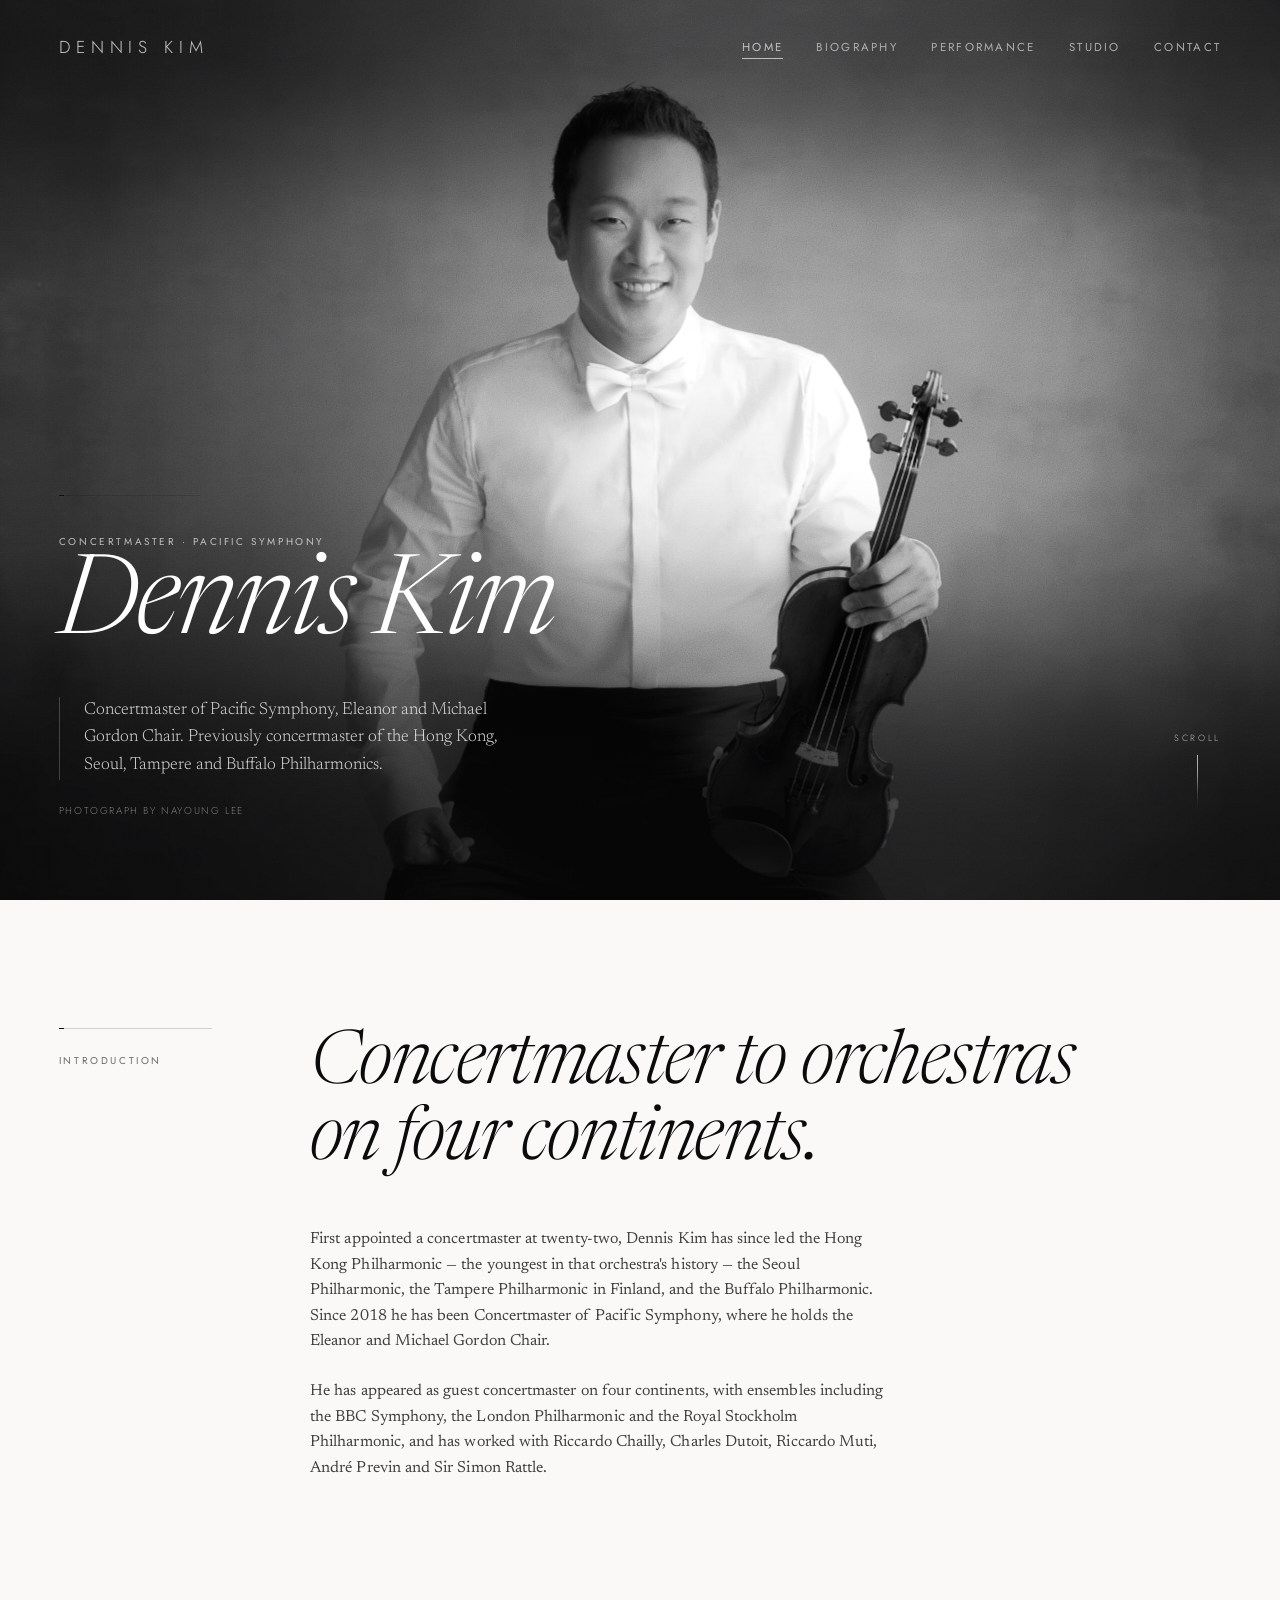
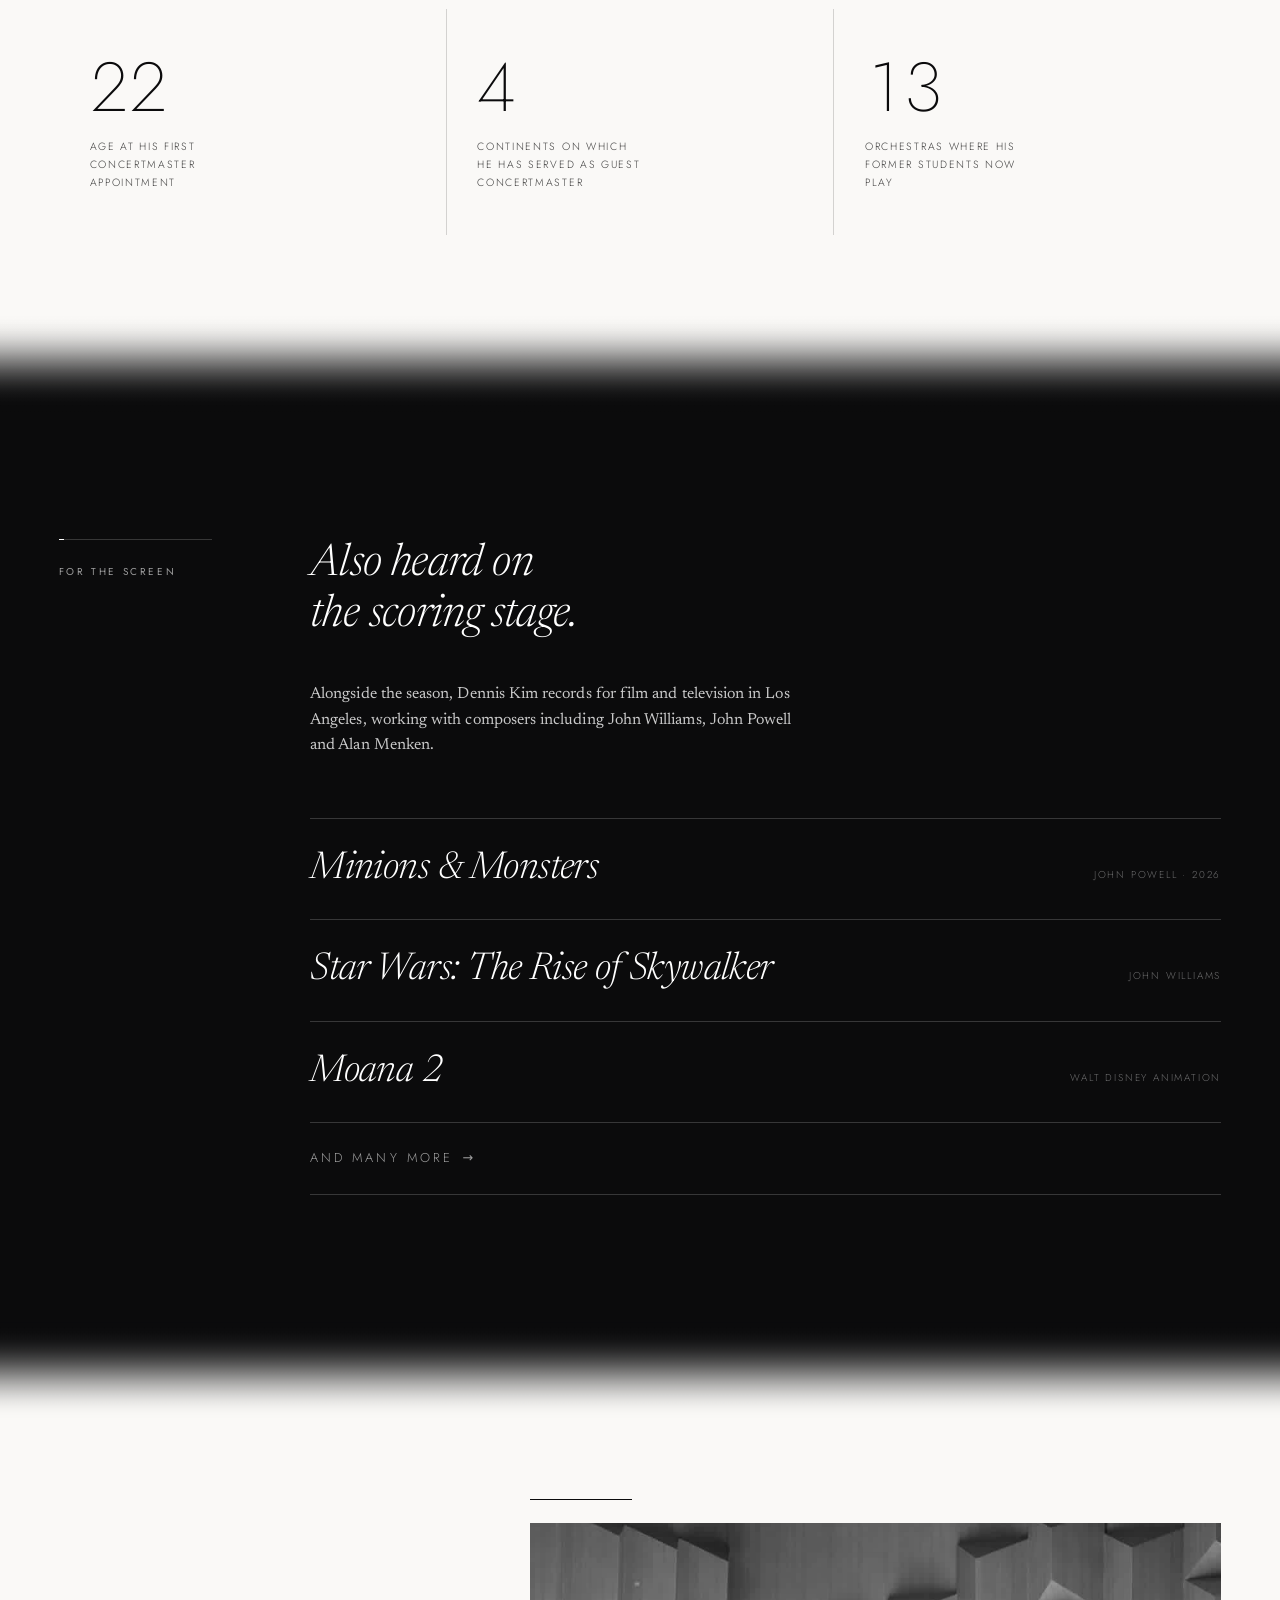
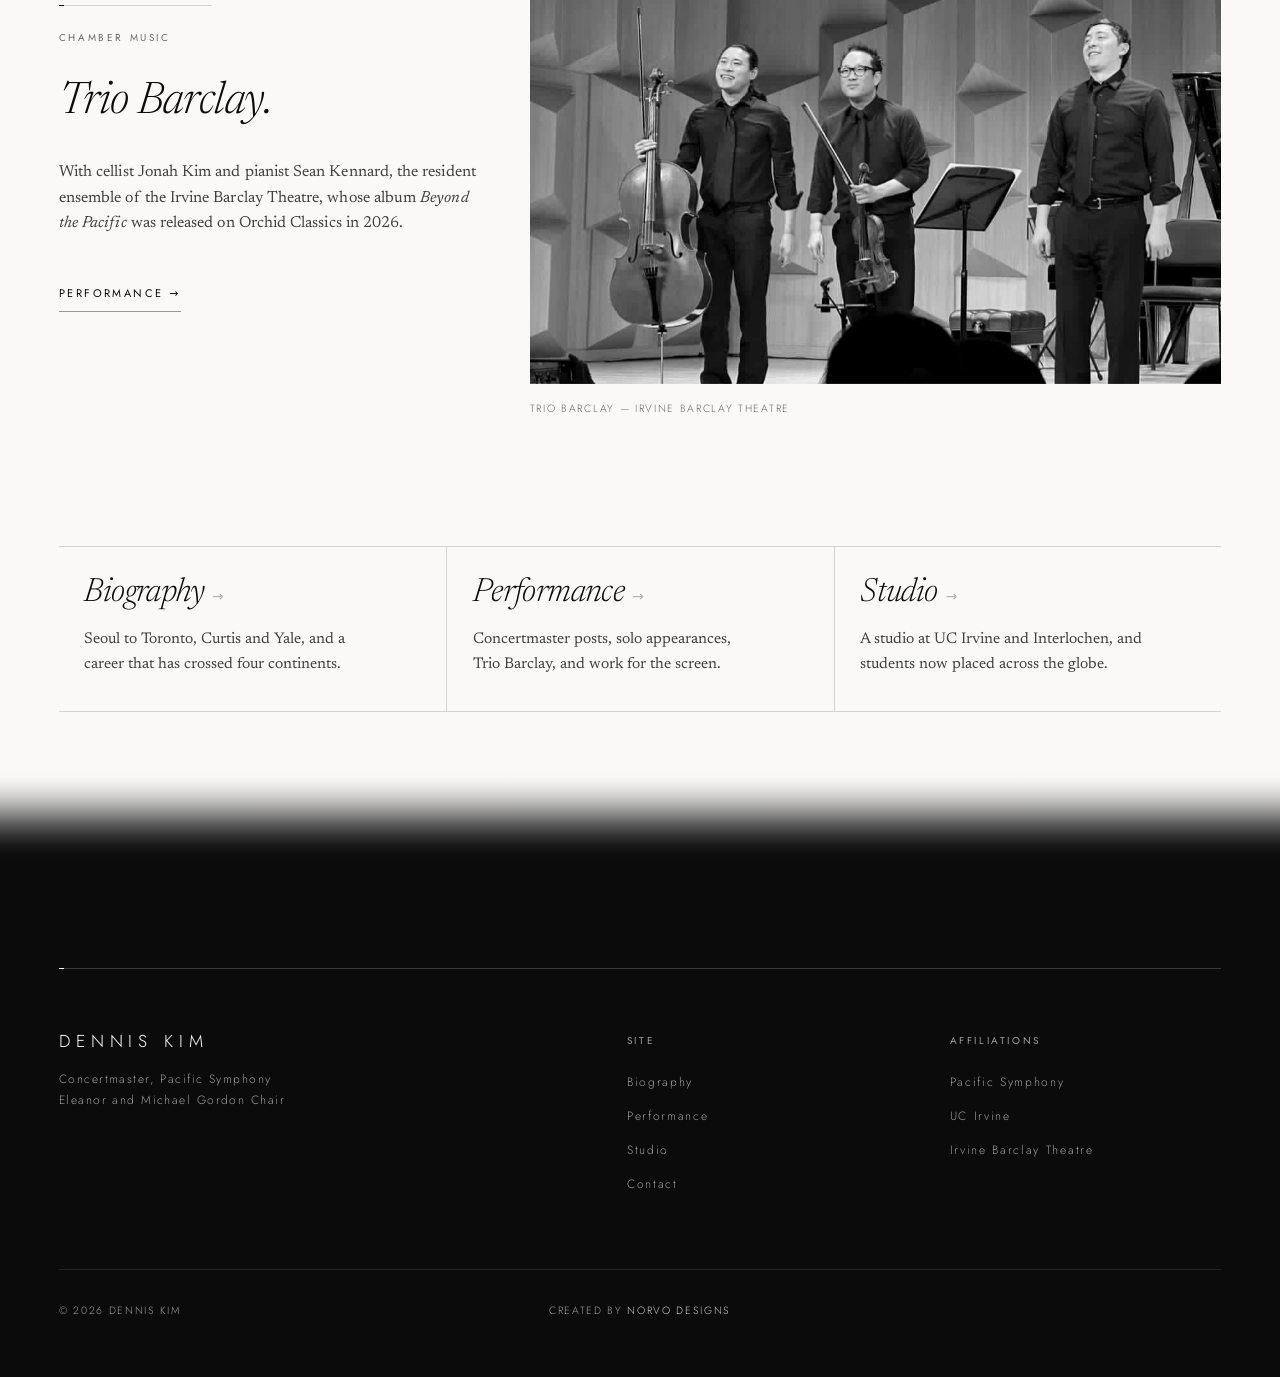
==== index.html @ 64c8c501 "Make the two albums read as links, not a list As rows they were indistinguishable from the concertma" ====
<!DOCTYPE html>
<html lang="en" class="no-js">
<head>
<meta charset="utf-8">
<meta name="viewport" content="width=device-width, initial-scale=1">
<title>Dennis Kim — Concertmaster, Pacific Symphony</title>
<meta name="description" content="Dennis Kim is Concertmaster of Pacific Symphony, holder of the Eleanor and Michael Gordon Chair, and Assistant Professor of Violin at the University of California, Irvine.">
<link rel="canonical" href="https://norvodesigns.github.io/dennis_kim/">
<link rel="icon" href="assets/favicon.svg?v=efdb14c2" type="image/svg+xml">
<link rel="icon" href="assets/favicon-32.png?v=efdb14c2" sizes="32x32" type="image/png">
<link rel="apple-touch-icon" href="assets/apple-touch-icon.png?v=efdb14c2">
<link rel="preconnect" href="https://fonts.googleapis.com">
<link rel="preconnect" href="https://fonts.gstatic.com" crossorigin>
<link href="https://fonts.googleapis.com/css2?family=Jost:wght@200;300;400;500&family=Newsreader:ital,opsz,wght@0,6..72,200..800;1,6..72,200..800&display=swap" rel="stylesheet">
<script>document.documentElement.classList.remove('no-js')</script>
<link rel="stylesheet" href="assets/site.css?v=efdb14c2">
</head>
<body>
<a class="skip" href="#main">Skip to content</a>
<div class="veil" aria-hidden="true"></div>

<header class="site-nav on-dark">
  <div class="nav__inner">
    <a class="wordmark" href="index.html">Dennis&nbsp;Kim</a>
    <nav class="nav__links" aria-label="Primary">
      <a class="nav__link" href="index.html" aria-current="page">Home</a>
      <a class="nav__link" href="biography.html">Biography</a>
      <a class="nav__link" href="performance.html">Performance</a>
      <a class="nav__link" href="studio.html">Studio</a>
      <a class="nav__link" href="contact.html">Contact</a>
    </nav>
    <button class="burger" aria-expanded="false" aria-controls="drawer" aria-label="Menu">
      <span></span><span></span>
    </button>
    <div class="nav__drawer" id="drawer" aria-hidden="true">
      <div class="drawer__inner">
        <span class="drawer__mark" aria-hidden="true">Dennis&nbsp;Kim</span>
        <span class="drawer__rule" aria-hidden="true"></span>
        <nav class="drawer__nav" aria-label="Primary mobile">
          <a class="drawer__link" style="--i:0" href="index.html" aria-current="page">Home</a>
          <a class="drawer__link" style="--i:1" href="biography.html">Biography</a>
          <a class="drawer__link" style="--i:2" href="performance.html">Performance</a>
          <a class="drawer__link" style="--i:3" href="studio.html">Studio</a>
          <a class="drawer__link" style="--i:4" href="contact.html">Contact</a>
        </nav>
      </div>
    </div>
  </div>
</header>

<main class="page" id="main" tabindex="-1">

  <!-- ===== HERO ===== -->
  <section class="hero" data-hero>
    <div class="hero__media">
      <img src="img/portrait-wide.jpg" alt="Dennis Kim, studio portrait" fetchpriority="high" width="2400" height="1617">
    </div>
    <div class="hero__scrim" aria-hidden="true"></div>
    <div class="hero__inner wrap">
      <div class="hero__stack">
        <hr class="mark hero__mark in">
        <span class="eyebrow eyebrow--light">Concertmaster · Pacific Symphony</span>
        <h1 class="display d-xl lines lines--it">
          <span class="line"><i><em>Dennis Kim</em></i></span>
        </h1>
        <p class="hero__sub">Concertmaster of Pacific Symphony, Eleanor and Michael Gordon Chair. Previously concertmaster of the Hong Kong, Seoul, Tampere and Buffalo Philharmonics.</p>
        <p class="hero__credit">Photograph by NaYoung Lee</p>
      </div>
    </div>
    <div class="scroll-cue" aria-hidden="true"><span>Scroll</span><i></i></div>
  </section>

  <!-- ===== STATEMENT ===== -->
  <section class="section wrap">
    <div class="split">
      <div class="split__rail">
        <hr class="mark mark--short" style="margin-bottom:var(--s3)">
        <p class="eyebrow">Introduction</p>
      </div>
      <div data-stagger>
        <h2 class="display d-lg lines lines--it measure">
          <span class="line"><i><em>Concertmaster to orchestras</em></i></span>
          <span class="line"><i><em>on four continents.</em></i></span>
        </h2>
        <div class="measure" style="margin-top:clamp(32px,3.6vw,56px)">
          <p class="body" data-rv>First appointed a concertmaster at twenty-two, Dennis Kim has since led the Hong Kong Philharmonic &mdash; the youngest in that orchestra's history &mdash; the Seoul Philharmonic, the Tampere Philharmonic in Finland, and the Buffalo Philharmonic. Since 2018 he has been Concertmaster of Pacific Symphony, where he holds the Eleanor and Michael Gordon Chair.</p>
          <p class="body" data-rv>He has appeared as guest concertmaster on four continents, with ensembles including the BBC Symphony, the London Philharmonic and the Royal Stockholm Philharmonic, and has worked with Riccardo Chailly, Charles Dutoit, Riccardo Muti, André Previn and Sir Simon Rattle.</p>
        </div>
      </div>
    </div>
  </section>

  <!-- ===== FIGURES ===== -->
  <section class="wrap" style="padding-bottom:var(--sec)">
    <div class="stats" data-stagger>
      <div class="stat" data-rv>
        <p class="stat__n"><span data-count="22">22</span></p>
        <p class="stat__l meta">Age at his first concertmaster appointment</p>
      </div>
      <div class="stat" data-rv>
        <p class="stat__n"><span data-count="4">4</span></p>
        <p class="stat__l meta">Continents on which he has served as guest concertmaster</p>
      </div>
      <div class="stat" data-rv>
        <p class="stat__n"><span data-count="13">13</span></p>
        <p class="stat__l meta">Orchestras where his former students now play</p>
      </div>
    </div>
  </section>

  <!-- ===== SCREEN ===== -->
  <section class="band on-ink">
    <div class="section wrap">
      <div class="split">
        <div class="split__rail">
          <hr class="mark mark--short" style="margin-bottom:var(--s3)">
          <p class="eyebrow">For the screen</p>
        </div>
        <div data-stagger>
          <h2 class="display d-md lines lines--it measure-sm">
            <span class="line"><i><em>Also heard on</em></i></span>
            <span class="line"><i><em>the scoring stage.</em></i></span>
          </h2>
          <p class="body" data-rv style="margin-top:clamp(28px,3.2vw,44px);max-width:56ch">Alongside the season, Dennis Kim records for film and television in Los Angeles, working with composers including John Williams, John Powell and Alan Menken.</p>

          <div class="credits" data-rv style="margin-top:clamp(40px,4.6vw,72px)">
            <div class="credit">
              <p class="credit__t">Minions &amp; Monsters</p>
              <p class="credit__m">John Powell &middot; 2026</p>
            </div>
            <div class="credit">
              <p class="credit__t">Star Wars: The Rise of Skywalker</p>
              <p class="credit__m">John Williams</p>
            </div>
            <div class="credit">
              <p class="credit__t">Moana 2</p>
              <p class="credit__m">Walt Disney Animation</p>
            </div>
            <a class="credit credit--more" href="performance.html">
              <p class="credit__t">and many more <i>&#8594;</i></p>
            </a>
          </div>
        </div>
      </div>
    </div>
  </section>

  <!-- ===== CLOSING ===== -->
  <section class="section wrap">
    <div class="duo duo--tall">
      <div data-stagger>
        <hr class="mark mark--short" style="margin-bottom:var(--s3)">
        <p class="eyebrow" data-rv style="margin-bottom:var(--s4)">Chamber music</p>
        <h2 class="display d-md lines lines--it measure-sm">
          <span class="line"><i><em>Trio Barclay.</em></i></span>
        </h2>
        <p class="body measure-sm" data-rv style="margin-top:var(--s4)">With cellist Jonah Kim and pianist Sean Kennard, the resident ensemble of the Irvine Barclay Theatre, whose album <em>Beyond the Pacific</em> was released on Orchid Classics in 2026.</p>
        <p style="margin-top:clamp(32px,3.4vw,48px)" data-rv><a class="ln" href="performance.html">Performance &#8594;</a></p>
      </div>
      <figure class="fig fig--held mono img-rv">
        <img class="ratio-3x2" src="img/trio-barclay.jpg" alt="Dennis Kim, centre, taking a bow with Trio Barclay" loading="lazy" decoding="async" width="1080" height="810" style="object-position:50% 38%">
        <figcaption class="meta">Trio Barclay &mdash; Irvine Barclay Theatre</figcaption>
      </figure>
    </div>
  </section>

  <!-- ===== GATEWAYS ===== -->
  <section class="wrap" style="padding-bottom:var(--sec-tight)">
    <div class="gates" data-stagger>
      <a class="gate" href="biography.html" data-rv>
        <span class="gate__t">Biography <i>&#8594;</i></span>
        <span class="gate__d">Seoul to Toronto, Curtis and Yale, and a career that has crossed four continents.</span>
      </a>
      <a class="gate" href="performance.html" data-rv>
        <span class="gate__t">Performance <i>&#8594;</i></span>
        <span class="gate__d">Concertmaster posts, solo appearances, Trio Barclay, and work for the screen.</span>
      </a>
      <a class="gate" href="studio.html" data-rv>
        <span class="gate__t">Studio <i>&#8594;</i></span>
        <span class="gate__d">A studio at UC Irvine and Interlochen, and students now placed across the globe.</span>
      </a>
    </div>
  </section>

</main>

<footer class="site-foot">
  <div class="wrap">
    <hr class="mark foot__mark">
    <div class="foot__grid">
      <div class="foot__col">
        <a class="wordmark" href="index.html">Dennis&nbsp;Kim</a>
        <p class="foot__note">Concertmaster, Pacific Symphony<br>Eleanor and Michael Gordon Chair</p>
      </div>
      <div class="foot__col">
        <p class="eyebrow foot__h">Site</p>
        <a class="foot__l" href="biography.html">Biography</a>
        <a class="foot__l" href="performance.html">Performance</a>
        <a class="foot__l" href="studio.html">Studio</a>
        <a class="foot__l" href="contact.html">Contact</a>
      </div>
      <div class="foot__col">
        <p class="eyebrow foot__h">Affiliations</p>
        <a class="foot__l" href="https://www.pacificsymphony.org/" target="_blank" rel="noopener">Pacific Symphony</a>
        <a class="foot__l" href="https://music.arts.uci.edu/" target="_blank" rel="noopener">UC Irvine</a>
        <a class="foot__l" href="https://thebarclay.org/" target="_blank" rel="noopener">Irvine Barclay Theatre</a>
      </div>
    </div>
    <div class="foot__base">
      <p class="meta">&copy; <span data-year>2026</span> Dennis Kim</p>
      <p class="meta foot__credit">Created by <a class="foot__by" href="https://norvodesigns.com" target="_blank" rel="noopener">Norvo&nbsp;Designs</a></p>
    </div>
  </div>
</footer>

<script src="assets/site.js?v=efdb14c2"></script>
</body>
</html>
---- assets/site.css ----
/* ============================================================
   Dennis Kim — design system
   Black and white only. Hierarchy through weight, scale,
   spacing and tone — never colour.
   ============================================================ */

/* ---------- 1. tokens ---------- */
:root{
  /* grayscale palette — the entire colour system */
  --ink:#0b0b0c;                    /* near-black: headings, ink fields   */
  --ink-92:rgba(11,11,12,.92);
  --ink-78:rgba(11,11,12,.78);      /*  9.1:1  body prose                 */
  --ink-60:rgba(11,11,12,.60);      /*  5.2:1  small labels               */
  --ink-40:rgba(11,11,12,.40);
  --hair:rgba(11,11,12,.16);        /* hairlines only                     */
  --hair-soft:rgba(11,11,12,.09);

  --snow:#ffffff;
  --snow-78:rgba(255,255,255,.78);  /* 11.2:1  body prose on ink          */
  --snow-60:rgba(255,255,255,.60);  /*  7.0:1  small labels on ink        */
  --snow-40:rgba(255,255,255,.40);
  --hair-d:rgba(255,255,255,.18);
  --hair-d-soft:rgba(255,255,255,.10);

  --paper:#faf9f7;                  /* warm off-white                     */
  --paper-2:#f2f0ec;                /* one step down, for hover fields    */

  --label:var(--ink-60);
  --label-d:var(--snow-60);

  /* type — two families only.
     Newsreader carries display and prose (variable wght 200–800, opsz 6–72,
     with a true calligraphic italic); Jost, a geometric Bauhaus sans,
     carries navigation, labels and every piece of structural furniture. */
  --display:'Newsreader',Georgia,'Times New Roman',serif;
  --text:'Newsreader',Georgia,'Times New Roman',serif;
  --sans:'Jost',system-ui,-apple-system,'Segoe UI',sans-serif;

  /* 8px spacing grid */
  --s05:4px;  --s1:8px;   --s2:16px;  --s3:24px;  --s4:32px;
  --s5:40px;  --s6:48px;  --s7:64px;  --s8:80px;  --s9:96px;
  --s10:128px; --s11:160px; --s12:200px;

  /* fluid rhythm, all endpoints on the grid */
  --gut:clamp(24px,4.6vw,64px);          /* page gutter                  */
  --sec:clamp(80px,10vw,160px);          /* major section                */
  --sec-tight:clamp(48px,6vw,96px);      /* minor section                */
  /* Paper ↔ ink blend distance. The seam is painted OVER the section above
     it, so it must stay shorter than that section's bottom padding or it
     tints live content. Dithering means it no longer needs length to stay
     smooth, so it is kept deliberately short. */
  --seam:clamp(80px,8vw,120px);

  --maxw:1560px;
  --rail:200px;                          /* sticky label column          */

  --ease:cubic-bezier(.16,.84,.44,1);
  --ease-soft:cubic-bezier(.32,.72,0,1);
  --t-fast:.22s;
  --t-slow:.92s;

  --navh:76px;
}
@media (min-width:900px){:root{--navh:96px}}

/* ---------- 2. reset ---------- */
*,*::before,*::after{box-sizing:border-box}
html{-webkit-text-size-adjust:100%}
body{
  margin:0;
  background:var(--paper);
  color:var(--ink);
  font-family:var(--sans);
  font-weight:300;
  -webkit-font-smoothing:antialiased;
  -moz-osx-font-smoothing:grayscale;
  overflow-x:hidden;
}
img{display:block;max-width:100%}
a{color:inherit;text-decoration:none}
button{font:inherit;color:inherit;background:none;border:0;padding:0;cursor:pointer}
h1,h2,h3,h4,p,figure,blockquote{margin:0}
ul,ol{margin:0;padding:0;list-style:none}
::selection{background:var(--ink);color:var(--paper)}

/* ---------- 2b. dither ----------
   Long tonal ramps quantise to 8 bits and the eye reads each flat step as a
   bar. This is the same fix Photoshop applies with its gradient "Dither"
   option: a fixed, page-wide film of monochrome noise, composited in
   `overlay` so it perturbs midtones symmetrically and leaves the extremes
   alone. It sits above everything and takes no pointer events, so no seam
   anywhere on the site can develop a visible edge. */
body::after{
  content:'';
  position:fixed;inset:0;z-index:100;
  pointer-events:none;
  opacity:.3;
  mix-blend-mode:overlay;
  background-repeat:repeat;
  background-size:180px 180px;
  background-image:url("data:image/svg+xml;charset=utf-8,%3Csvg xmlns='http://www.w3.org/2000/svg' width='180' height='180'%3E%3Cfilter id='n' x='0' y='0' width='100%25' height='100%25'%3E%3CfeTurbulence type='fractalNoise' baseFrequency='.8' numOctaves='4' stitchTiles='stitch' result='t'/%3E%3CfeColorMatrix in='t' type='matrix' values='.33 .33 .33 0 0 .33 .33 .33 0 0 .33 .33 .33 0 0 0 0 0 0 1'/%3E%3C/filter%3E%3Crect width='180' height='180' filter='url(%23n)'/%3E%3C/svg%3E");
}

:focus-visible{outline:1px solid var(--ink);outline-offset:4px}
.on-dark :focus-visible,
.on-ink :focus-visible,
.site-nav.on-dark :focus-visible,
.site-nav.is-open :focus-visible,
.site-foot :focus-visible,
.hero :focus-visible{outline-color:var(--snow)}

.skip{
  position:fixed;top:var(--s2);left:var(--s2);z-index:200;
  background:var(--ink);color:var(--paper);
  padding:13px 18px;
  font:400 10px/1 var(--sans);letter-spacing:.22em;text-transform:uppercase;
  transform:translateY(-200%);
  transition:transform .34s var(--ease);
}
.skip:focus{transform:none}
main:focus{outline:none}

/* ============================================================
   3. TYPE
   ============================================================ */
.eyebrow{
  font:400 10px/1.5 var(--sans);
  letter-spacing:.26em;
  text-transform:uppercase;
  color:var(--label);
}
.eyebrow--light{color:var(--label-d)}
.eyebrow--lg{font-size:clamp(13px,1.4vw,16px);letter-spacing:.2em}

/* display face — Didone, high contrast, set tight and large */
.display{
  font-family:var(--display);
  font-weight:300;
  font-optical-sizing:auto;
  letter-spacing:-.018em;
  line-height:1.03;
  text-wrap:balance;
}
.display em,.display i.it{font-style:italic}
.d-xl{font-size:clamp(46px,8.6vw,132px);letter-spacing:-.026em}
.d-lg{font-size:clamp(38px,5.8vw,86px);letter-spacing:-.022em}
.d-md{font-size:clamp(28px,3.5vw,52px);line-height:1.14;letter-spacing:-.014em}
.d-sm{font-size:clamp(23px,2.4vw,34px);line-height:1.22;letter-spacing:-.01em}

/* prose */
.lede{
  font:300 clamp(19px,1.8vw,26px)/1.5 var(--text);
  color:var(--ink-78);
  letter-spacing:.002em;
  text-wrap:pretty;
}
.body{
  font:400 clamp(16px,1.15vw,17.5px)/1.6 var(--text);
  color:var(--ink-78);
  letter-spacing:.004em;
  text-wrap:pretty;
}
.body + .body{margin-top:1.5em}
.body em{font-style:italic}

.meta{
  font:300 10.5px/1.7 var(--sans);
  letter-spacing:.16em;
  text-transform:uppercase;
  color:var(--label);
}
.meta--light{color:var(--label-d)}
em{font-style:italic}

.measure{max-width:64ch}
.measure-sm{max-width:50ch}

/* ============================================================
   4. LAYOUT
   ============================================================ */
.wrap{max-width:var(--maxw);margin:0 auto;padding-inline:var(--gut)}
.section{padding-block:var(--sec)}
.section--tight{padding-block:var(--sec-tight)}

.split{
  display:grid;
  grid-template-columns:var(--rail) minmax(0,1fr);
  gap:clamp(24px,4vw,64px);
  align-items:start;
}
.split__rail{position:sticky;top:calc(var(--navh) + var(--s4))}
@media (max-width:900px){
  .split{grid-template-columns:1fr;gap:var(--s3)}
  .split__rail{position:static}
}

.duo{display:grid;grid-template-columns:1fr 1fr;gap:clamp(24px,3.4vw,64px);align-items:center}
.duo--start{align-items:start}
/* golden-ratio splits — the image, or the text, carries the weight */
.duo--wide{grid-template-columns:1.618fr 1fr}
.duo--tall{grid-template-columns:1fr 1.618fr}
@media (max-width:900px){
  .duo,.duo--wide,.duo--tall{grid-template-columns:1fr;gap:var(--s5)}
}

/* ============================================================
   5. THE MOTIF
   A hairline carrying one small solid square at its terminus.
   It opens sections, divides them, and closes the page.
   ============================================================ */
.mark{
  position:relative;
  display:block;
  height:1px;
  background:var(--hair);
  border:0;margin:0;
}
.mark::before{
  content:'';position:absolute;left:0;top:-2px;
  width:5px;height:5px;background:var(--ink);
}
.mark--center::before{left:50%;transform:translateX(-50%)}
.mark--short{width:clamp(96px,12vw,168px)}
.on-ink .mark,.site-foot .mark{background:var(--hair-d)}
.on-ink .mark::before,.site-foot .mark::before{background:var(--snow)}

/* the mark draws itself in when it enters the frame */
.mark{transform:scaleX(0);transform-origin:left;transition:transform 1.05s var(--ease) var(--d,0s)}
.mark.in{transform:none}
.mark::before{opacity:0;transition:opacity .5s var(--ease) calc(var(--d,0s) + .5s)}
.mark.in::before{opacity:1}
.mark--center{transform-origin:center}

.rule{height:1px;background:var(--hair);border:0;margin:0}
.on-ink .rule{background:var(--hair-d)}

/* section opener: motif + eyebrow, used at the head of every section */
.opener{display:flex;flex-direction:column;gap:var(--s3);margin-bottom:var(--s6)}
.opener .mark{width:clamp(80px,10vw,140px)}

/* ============================================================
   6. NAV
   ============================================================ */
/* A frosted panel that inverts between the paper and ink fields.

   --nd is the bar's darkness, 0 = ink on paper, 1 = snow on ink. It is not
   a CSS transition: site.js drives it every frame from how dark the page
   actually is behind the bar, so the swap is tied to scroll position rather
   than to a clock. A timed fade always runs for its own fixed duration no
   matter how fast the page is moving, which is what made the change arrive
   out of step with what you were looking at. Channels are interpolated by
   hand because a custom property cannot itself hold an interpolatable
   colour.
     ink #0b0b0c = 11,11,12       snow #ffffff = 255,255,255              */
.site-nav{
  --nd:0;
  position:fixed;inset:0 0 auto 0;z-index:80;
  height:var(--navh);
  display:flex;align-items:center;
  padding-inline:var(--gut);
  color:rgb(calc(11 + 244*var(--nd)),calc(11 + 244*var(--nd)),calc(12 + 243*var(--nd)));
  transition:height .5s var(--ease);
}
/* the panel is a layer of its own so its colour can track --nd every frame
   while its arrival is still a gentle fade */
.site-nav::before{
  content:'';position:absolute;inset:0;z-index:-1;
  background:rgb(calc(250 - 239*var(--nd)),calc(249 - 238*var(--nd)),calc(247 - 235*var(--nd)));
  opacity:0;
  backdrop-filter:saturate(180%) blur(18px);
  -webkit-backdrop-filter:saturate(180%) blur(18px);
  transition:opacity .34s var(--ease);
}
.site-nav.is-stuck::before{opacity:.92}
.site-nav::after{
  content:'';position:absolute;left:0;right:0;bottom:0;height:1px;
  background:rgba(calc(11 + 244*var(--nd)),calc(11 + 244*var(--nd)),calc(12 + 243*var(--nd)),.17);
  transform:scaleY(0);transform-origin:bottom;
  transition:transform .5s var(--ease),opacity .3s var(--ease);
}
.site-nav.is-stuck::after{transform:scaleY(1)}
/* no script, no scroll to drive --nd: the hero page keeps its light bar */
.no-js .site-nav.on-dark{color:var(--snow)}
.no-js .site-nav.on-dark::after{background:var(--hair-d)}
/* elegant collapse: the bar tightens once you have left the top */
@media (min-width:900px){
  .site-nav.is-stuck{height:72px}
}

.nav__inner{
  width:100%;max-width:var(--maxw);margin:0 auto;
  display:flex;align-items:center;justify-content:space-between;gap:var(--s3);
}

/* wordmark — shared face so the drawer copy can scale from it exactly */
.wordmark,.drawer__mark{
  font-family:var(--sans);
  font-weight:300;
  letter-spacing:.34em;
  text-transform:uppercase;
  white-space:nowrap;
  line-height:1;
}
.wordmark{
  display:inline-block;
  font-size:clamp(15px,1.35vw,19px);
  padding-block:var(--s2);
  transition:opacity .3s var(--ease);
}
.wordmark:hover{opacity:.6}
.site-nav.is-open .wordmark{opacity:0;pointer-events:none;transition:opacity .2s linear}
/* the header copy fades back in exactly as the drawer copy lands on it, so
   the two cross-fade in place and the mark never blinks out */
.site-nav.is-closing .wordmark{opacity:1;pointer-events:none;transition:opacity .22s linear .46s}

.nav__links{display:flex;align-items:center;gap:clamp(22px,2.6vw,44px)}
@media (max-width:899px){.nav__links{display:none}}

/* larger, a touch heavier, and materially higher contrast than before */
.nav__link{
  position:relative;
  font:400 clamp(11.5px,.85vw,13px)/1 var(--sans);
  letter-spacing:.2em;text-transform:uppercase;
  padding-block:var(--s2);
  opacity:.82;
  transition:opacity var(--t-fast) ease;
}
.nav__link::after{
  content:'';position:absolute;left:0;right:0;bottom:11px;height:1px;
  background:currentColor;
  transform:scaleX(0);transform-origin:right;
  transition:transform .45s var(--ease);
}
.nav__link:hover{opacity:1}
.nav__link:hover::after{transform:scaleX(1);transform-origin:left}
.nav__link[aria-current="page"]{opacity:1}
.nav__link[aria-current="page"]::after{transform:scaleX(1)}

/* burger — 44px hit area */
.burger{
  display:none;position:relative;z-index:3;
  width:44px;height:44px;margin-right:-10px;flex:0 0 auto;
}
@media (max-width:899px){.burger{display:block}}
.burger span{
  position:absolute;left:10px;right:10px;height:1.5px;background:currentColor;
  transition:transform .55s var(--ease),opacity .3s var(--ease);
}
.burger span:nth-child(1){top:17px}
.burger span:nth-child(2){bottom:17px}
.site-nav.is-open .burger span:nth-child(1){transform:translateY(4.25px) rotate(45deg)}
.site-nav.is-open .burger span:nth-child(2){transform:translateY(-4.25px) rotate(-45deg)}

/* ---------- drawer ---------- */
/* The ink field lives on a pseudo-element rather than the drawer itself, so
   the backdrop can fade independently of the wordmark riding on top of it.
   That is what lets the mark stay solid all the way back to the header
   instead of dissolving mid-flight. */
.nav__drawer{
  position:fixed;inset:0;z-index:-1;
  color:var(--snow);
  display:flex;align-items:center;justify-content:center;
  padding:calc(var(--navh) + var(--s6)) var(--gut) var(--s8);
  visibility:hidden;
  /* the drawer is fixed and full-bleed, so it must stop taking pointer
     events the instant it starts closing or it swallows clicks on the page
     behind it for the length of the exit */
  pointer-events:none;
  transition:visibility 0s linear 0s;
}
.nav__drawer::before{
  content:'';position:absolute;inset:0;z-index:-1;
  background:var(--ink);
  opacity:0;
  transition:opacity .42s var(--ease);
}
.site-nav.is-open .nav__drawer{
  visibility:visible;
  pointer-events:auto;
  transition:visibility 0s linear 0s;
}
.site-nav.is-open .nav__drawer::before{opacity:1}
/* on the way out the backdrop holds, then clears only once the mark has
   landed — total 720ms, matching CLOSE_MS in site.js */
.site-nav.is-closing .nav__drawer{
  visibility:visible;
  transition:visibility 0s linear .72s;
}
.site-nav.is-closing .nav__drawer::before{
  opacity:0;
  transition:opacity .42s var(--ease) .30s;
}
/* The drawer is an ink field like any other, so site.js simply folds its
   backdrop's live opacity into the bar's darkness. Pinning --nd here
   instead would hold the bar dark for the whole exit and then drop it in
   one step at the end, which is what made the close feel like a trick. */
.site-nav.is-open::after,.site-nav.is-closing::after{opacity:0}

.drawer__inner{
  display:flex;flex-direction:column;align-items:center;
  width:100%;text-align:center;
}

/* the wordmark grows out of the header bar and settles above the links */
.drawer__mark{
  display:block;
  font-size:clamp(22px,6.6vw,34px);
  transform-origin:top left;
  opacity:0;
  transition:transform .62s var(--ease),opacity .28s linear;
  will-change:transform;
}
.site-nav.is-open .drawer__mark{opacity:1}
/* holds full strength for the whole 500ms flight home, then hands over */
.site-nav.is-closing .drawer__mark{
  opacity:0;
  transition:transform .5s var(--ease),opacity .22s linear .46s;
}
.drawer__rule{
  display:block;width:1px;height:clamp(32px,7vh,64px);
  background:linear-gradient(to bottom,var(--snow) 0%,rgba(255,255,255,.12) 100%);
  margin-block:clamp(20px,3.4vh,32px);
  transform:scaleY(0);transform-origin:top;
  transition:transform .5s var(--ease);
}
.site-nav.is-open .drawer__rule{transform:none;transition-delay:.22s}

.drawer__nav{display:flex;flex-direction:column;align-items:center;width:100%}
.drawer__link{
  display:block;width:100%;
  font-family:var(--display);font-weight:300;font-style:italic;
  font-size:clamp(30px,8.4vw,50px);line-height:1.26;
  letter-spacing:-.016em;
  padding-block:var(--s1);
  /* closing state is the default — this is what the links animate back to */
  opacity:0;transform:translateY(16px);
  transition:opacity .3s var(--ease),transform .3s var(--ease);
}
.site-nav.is-open .drawer__link{
  opacity:1;transform:none;
  transition:opacity .66s var(--ease),transform .66s var(--ease);
  transition-delay:calc(.14s + var(--i,0)*.06s);
}
.drawer__link[aria-current="page"]{color:var(--snow)}
.drawer__link:not([aria-current="page"]){color:var(--snow-60)}
.drawer__link[aria-current="page"]::after{
  content:'';display:block;width:26px;height:1px;background:var(--snow);
  margin:6px auto 0;
}
body.nav-open{overflow:hidden}

/* ============================================================
   7. PAGE TRANSITION
   ============================================================ */
/* The closing seam blends over clear paper, never over type. The last
   section already contributes its own bottom padding, so this only has to
   make up the difference. */
.page{padding-bottom:clamp(48px,6vw,96px)}
.page{opacity:0;transition:opacity .5s var(--ease)}
body.is-ready .page{opacity:1}
body.is-leaving .page{opacity:0;transition-duration:.32s}

.veil{
  position:fixed;inset:0;z-index:120;pointer-events:none;
  background:var(--paper);opacity:1;
  transition:opacity .5s var(--ease);
}
body.is-ready .veil{opacity:0}
body.is-leaving .veil{opacity:1;transition-duration:.32s}
body.nav-open .veil{background:var(--ink)}

/* ============================================================
   8. REVEALS — timed as phrases, never as jolts
   ============================================================ */
[data-rv]{
  opacity:0;transform:translateY(14px);
  transition:opacity var(--t-slow) var(--ease) var(--d,0s),
             transform var(--t-slow) var(--ease) var(--d,0s);
}
[data-rv].in{opacity:1;transform:none}

/* a gentler variant: settles up from 0.98 rather than sliding */
[data-rv-scale]{
  opacity:0;transform:scale(.98);
  transition:opacity var(--t-slow) var(--ease) var(--d,0s),
             transform var(--t-slow) var(--ease) var(--d,0s);
}
[data-rv-scale].in{opacity:1;transform:none}

.lines .line{display:block;overflow:hidden;padding-bottom:.08em;margin-bottom:-.08em}
.lines .line > i{
  display:block;font-style:inherit;
  transform:translateY(112%);
  transition:transform 1.05s var(--ease) var(--d,0s);
}
.lines.in .line > i{transform:none}
/* italic display lines need side room so the slant is not clipped */
.lines--it .line{padding-inline:.08em;margin-inline:-.08em}

.img-rv{overflow:hidden;position:relative}
.img-rv img{
  transform:scale(1.08);
  transition:transform 1.5s var(--ease) var(--d,0s);
  will-change:transform;
}
.img-rv::after{
  content:'';position:absolute;inset:0;background:var(--paper);
  transform-origin:bottom;
  transition:transform 1.1s var(--ease) var(--d,0s);
}
.img-rv.in img{transform:none}
.img-rv.in::after{transform:scaleY(0)}
.on-ink .img-rv::after,.site-foot .img-rv::after{background:var(--ink)}

/* ============================================================
   9. HERO — 62/38, the portrait carries it, a rule holds the type
   ============================================================ */
.hero{
  position:relative;
  min-height:600px;height:100svh;max-height:1040px;
  background:#08080a;color:var(--snow);
  overflow:hidden;
  display:flex;align-items:flex-end;
}
.hero__media{
  position:absolute;inset:0;overflow:hidden;
  transform:scale(1.10);
  transition:transform 2.4s var(--ease-soft);
}
body.is-ready .hero__media{transform:scale(1.004)}
.hero__media img{
  width:100%;height:100%;object-fit:cover;
  filter:grayscale(1) contrast(1.06);
  will-change:transform;
}

/* eased scrims — many stops, smootherstep, so no band is ever visible */
.hero__scrim{
  position:absolute;inset:0;
  background:
    linear-gradient(to bottom,
      rgba(6,6,7,.62) 0%,rgba(6,6,7,.6196) 2%,rgba(6,6,7,.6141) 4%,
      rgba(6,6,7,.6023) 6%,rgba(6,6,7,.5826) 8%,rgba(6,6,7,.5539) 10%,
      rgba(6,6,7,.5157) 12%,rgba(6,6,7,.4685) 14%,rgba(6,6,7,.4136) 16%,
      rgba(6,6,7,.3533) 18%,rgba(6,6,7,.2904) 20%,rgba(6,6,7,.2283) 22%,
      rgba(6,6,7,.1703) 24%,rgba(6,6,7,.1192) 26%,rgba(6,6,7,.0771) 28%,
      rgba(6,6,7,.0451) 30%,rgba(6,6,7,.0231) 32%,rgba(6,6,7,.0097) 34%,
      rgba(6,6,7,.0029) 36%,rgba(6,6,7,.0004) 38%,rgba(6,6,7,0) 40%),
    linear-gradient(to top,
      rgba(6,6,7,.80) 0%,rgba(6,6,7,.7995) 3%,rgba(6,6,7,.7952) 6%,
      rgba(6,6,7,.7828) 9%,rgba(6,6,7,.7592) 12%,rgba(6,6,7,.7222) 15%,
      rgba(6,6,7,.6710) 18%,rgba(6,6,7,.6062) 21%,rgba(6,6,7,.5296) 24%,
      rgba(6,6,7,.4444) 27%,rgba(6,6,7,.3547) 30%,rgba(6,6,7,.2653) 33%,
      rgba(6,6,7,.1812) 36%,rgba(6,6,7,.1075) 39%,rgba(6,6,7,.0487) 42%,
      rgba(6,6,7,.0130) 45%,rgba(6,6,7,.0017) 48%,rgba(6,6,7,0) 52%),
    linear-gradient(to right,
      rgba(6,6,7,.55) 0%,rgba(6,6,7,.5495) 4%,rgba(6,6,7,.5452) 8%,
      rgba(6,6,7,.5330) 12%,rgba(6,6,7,.5099) 16%,rgba(6,6,7,.4741) 20%,
      rgba(6,6,7,.4251) 24%,rgba(6,6,7,.3639) 28%,rgba(6,6,7,.2929) 32%,
      rgba(6,6,7,.2158) 36%,rgba(6,6,7,.1375) 40%,rgba(6,6,7,.0653) 44%,
      rgba(6,6,7,.0148) 48%,rgba(6,6,7,.0012) 52%,rgba(6,6,7,0) 58%);
}
.hero__inner{position:relative;width:100%;padding-bottom:clamp(48px,9vh,104px)}
.hero__stack{max-width:min(880px,94%)}
.hero .eyebrow{margin-bottom:var(--s3)}
.hero__mark{width:clamp(96px,11vw,168px);margin-bottom:var(--s4)}
.hero__sub{
  margin-top:clamp(24px,3.6vh,40px);
  padding-left:var(--s3);
  border-left:1px solid var(--hair-d);
  font:300 clamp(15.5px,1.35vw,19px)/1.6 var(--text);
  color:var(--snow-78);
  max-width:46ch;
}
.hero__credit{
  margin-top:clamp(20px,2.6vh,32px);
  font:300 10px/1.6 var(--sans);letter-spacing:.16em;text-transform:uppercase;
  color:var(--snow-40);
}

.scroll-cue{
  position:absolute;right:var(--gut);bottom:clamp(48px,9vh,104px);
  display:flex;flex-direction:column;align-items:center;gap:13px;
  color:var(--snow-60);
}
@media (max-width:900px){.scroll-cue{display:none}}
.scroll-cue span{font:300 9px/1 var(--sans);letter-spacing:.3em;text-transform:uppercase}
.scroll-cue i{
  width:1px;height:64px;
  background:linear-gradient(to bottom,
    rgba(255,255,255,.6) 0%,rgba(255,255,255,.5947) 10%,rgba(255,255,255,.5590) 20%,
    rgba(255,255,255,.4778) 30%,rgba(255,255,255,.3600) 40%,rgba(255,255,255,.2400) 50%,
    rgba(255,255,255,.1354) 60%,rgba(255,255,255,.0610) 70%,rgba(255,255,255,.0186) 80%,
    rgba(255,255,255,.0023) 90%,rgba(255,255,255,0) 100%);
  transform-origin:top;animation:cue 2.8s var(--ease-soft) infinite;
}
@keyframes cue{
  0%{transform:scaleY(0);opacity:0}
  22%{opacity:1}
  62%{transform:scaleY(1);opacity:1}
  100%{transform:scaleY(1);opacity:0}
}

/* interior page mastheads */
.masthead{
  padding-top:calc(var(--navh) + clamp(56px,10vh,136px));
  padding-bottom:clamp(40px,5vw,72px);
}
.masthead .mark{width:clamp(80px,10vw,140px);margin-bottom:var(--s4)}
.masthead .eyebrow{display:block;margin-bottom:clamp(20px,3vw,36px)}
.masthead__lede{margin-top:clamp(28px,3.4vw,48px)}
/* when the lede runs straight on into prose, the two should read as one
   column of text rather than two separated blocks */
.masthead--tight{padding-bottom:clamp(16px,1.8vw,26px)}

/* ============================================================
   10. COMPONENTS
   ============================================================ */
.ln{
  position:relative;display:inline-block;
  font:400 11px/1 var(--sans);
  letter-spacing:.22em;text-transform:uppercase;
  padding-bottom:10px;
  min-height:24px;
  transition:opacity var(--t-fast) ease;
}
.ln::before,.ln::after{content:'';position:absolute;left:0;right:0;bottom:0;height:1px}
.ln::before{background:var(--ink-40)}
.ln::after{background:currentColor;transform:scaleX(0);transform-origin:right;transition:transform .5s var(--ease)}
.ln:hover::after{transform:scaleX(1);transform-origin:left}
.on-ink .ln::before,.site-foot .ln::before{background:var(--snow-40)}

/* --- index rows --- */
.rows{border-top:1px solid var(--hair)}
.row{
  display:grid;
  grid-template-columns:150px minmax(0,1fr) minmax(0,auto);
  gap:var(--s1) clamp(16px,3vw,40px);
  align-items:baseline;
  padding-block:clamp(20px,2.2vw,28px);
  border-bottom:1px solid var(--hair);
  transition:padding-left .45s var(--ease);
}
.rows--hover .row:hover{padding-left:var(--s2)}
/* a row can be the link itself */
a.row{color:inherit;text-decoration:none}
@media (max-width:820px){
  .row{grid-template-columns:1fr;gap:var(--s05);padding-block:var(--s3)}
}
.row__k{
  font:300 10.5px/1.5 var(--sans);letter-spacing:.16em;
  color:var(--label);text-transform:uppercase;
}
.row__t{font:400 clamp(19px,1.7vw,25px)/1.3 var(--text)}
.row__n{
  font:300 10px/1.6 var(--sans);letter-spacing:.16em;
  text-transform:uppercase;color:var(--label);
  text-align:right;max-width:24ch;justify-self:end;
}
@media (max-width:820px){.row__n{text-align:left;justify-self:start;max-width:none}}
.on-ink .rows,.on-ink .row{border-color:var(--hair-d)}
.on-ink .row__k,.on-ink .row__n{color:var(--label-d)}

/* --- inline word lists --- */
.tags{display:flex;flex-wrap:wrap;gap:var(--s1) 0}
.tags li{font:400 clamp(15.5px,1.15vw,17px)/1.55 var(--text);color:var(--ink-78)}
.tags li:not(:last-child)::after{content:'·';margin-inline:.62em;color:var(--ink-40)}
.on-ink .tags li{color:var(--snow-78)}
.on-ink .tags li:not(:last-child)::after{color:var(--snow-40)}

.stack li{font:400 clamp(15px,1.12vw,16.5px)/2 var(--text);color:var(--ink-78)}
.on-ink .stack li{color:var(--snow-78)}

/* --- roster: the prestige treatment for orchestras and conductors --- */
.roster{
  display:grid;grid-template-columns:repeat(auto-fit,minmax(280px,1fr));
  gap:0 clamp(32px,4vw,80px);
}
.roster__col{border-top:1px solid var(--hair-d)}
.roster__h{padding-block:var(--s2) var(--s3);display:block}
.roster__i{
  display:flex;align-items:baseline;gap:var(--s2);
  padding-block:clamp(12px,1.4vw,17px);
  border-top:1px solid var(--hair-d-soft);
}
.roster__n{
  flex:0 0 auto;width:22px;
  font:300 9.5px/1.6 var(--sans);letter-spacing:.1em;
  color:var(--snow-40);font-variant-numeric:tabular-nums;
}
.roster__t{font:400 clamp(17px,1.5vw,22px)/1.34 var(--text);color:var(--snow)}
.roster__t--it{font-style:italic;font-weight:400}
/* paper-field variant */
.roster--paper .roster__col{border-top-color:var(--hair)}
.roster--paper .roster__i{border-top-color:var(--hair-soft)}
.roster--paper .roster__n{color:var(--ink-40)}
.roster--paper .roster__t{color:var(--ink)}

/* --- credits: the soundtracks get their own moment --- */
.credits{border-top:1px solid var(--hair-d)}
.credit{
  display:flex;align-items:baseline;justify-content:space-between;
  gap:var(--s3);
  padding-block:clamp(18px,2.2vw,28px);
  border-bottom:1px solid var(--hair-d);
}
.credit__t{
  font:300 clamp(24px,3vw,42px)/1.16 var(--display);
  font-style:italic;letter-spacing:-.014em;
  color:var(--snow);
}
.credit__m{
  flex:0 0 auto;
  font:300 10px/1.6 var(--sans);letter-spacing:.18em;text-transform:uppercase;
  color:var(--snow-40);text-align:right;
}
.credit--more .credit__t{
  font-style:normal;font-family:var(--sans);font-weight:300;
  font-size:clamp(12px,1vw,13.5px);letter-spacing:.24em;text-transform:uppercase;
  color:var(--snow-60);
  transition:color var(--t-fast) ease;
}
/* when the row is the link to the full list, it says so and behaves like one */
.credit--more .credit__t i{
  font-style:normal;display:inline-block;margin-left:.5em;
  transform:translateX(-4px);
  transition:transform .5s var(--ease);
}
a.credit--more:hover .credit__t,
a.credit--more:focus-visible .credit__t{color:var(--snow)}
a.credit--more:hover .credit__t i{transform:none}
@media (max-width:640px){
  .credit{flex-direction:column;gap:var(--s1)}
  .credit__m{text-align:left}
}

/* --- statistics --- */
.stats{display:grid;grid-template-columns:repeat(3,1fr);gap:1px;background:var(--hair)}
@media (max-width:760px){.stats{grid-template-columns:1fr}}
.stat{background:var(--paper);padding:clamp(32px,3.4vw,48px) clamp(24px,2.4vw,36px)}
.stat__n{
  font:200 clamp(44px,5.4vw,78px)/1 var(--sans);
  letter-spacing:.005em;
  font-variant-numeric:tabular-nums;
}
.stat__l{margin-top:var(--s2);max-width:28ch;color:var(--ink-78)}
.on-ink .stat__l{color:var(--snow-78)}
.on-ink .stats{background:var(--hair-d)}
.on-ink .stat{background:var(--ink)}

/* --- placements: where his students went --- */
.placements{
  display:grid;grid-template-columns:repeat(auto-fit,minmax(300px,1fr));
  gap:clamp(40px,5vw,96px);
}
/* the column heads stay small caps: the section already carries one display
   heading, and a second tier of display type here reads as a duplicate once
   the rail stacks above the content on narrow screens */
.placement__h{margin-bottom:var(--s3)}
.placement__l{border-top:1px solid var(--hair)}
.placement__l li{
  font:400 clamp(15.5px,1.2vw,18px)/1.4 var(--text);
  color:var(--ink-78);
  padding-block:clamp(10px,1.1vw,14px);
  border-bottom:1px solid var(--hair-soft);
}
.on-ink .placement__l{border-top-color:var(--hair-d)}
.on-ink .placement__l li{color:var(--snow-78);border-bottom-color:var(--hair-d-soft)}

/* --- gateway cards --- */
.gates{display:grid;grid-template-columns:repeat(3,1fr);border-top:1px solid var(--hair)}
.gates--2{grid-template-columns:repeat(2,1fr)}
@media (max-width:860px){.gates,.gates--2{grid-template-columns:1fr}}
.gate{
  position:relative;display:block;
  padding:clamp(24px,2.2vw,32px) clamp(20px,2vw,32px) clamp(26px,2.6vw,36px);
  border-bottom:1px solid var(--hair);
  overflow:hidden;isolation:isolate;
}
.gate + .gate{border-left:1px solid var(--hair)}
@media (max-width:860px){.gate + .gate{border-left:0}}
.gate::before{
  content:'';position:absolute;inset:0;z-index:-1;background:var(--paper-2);
  transform:scaleY(0);transform-origin:bottom;
  transition:transform .7s var(--ease);
}
.gate:hover::before,.gate:focus-visible::before{transform:scaleY(1);transform-origin:top}
.gate__t{
  font:300 clamp(26px,2.6vw,38px)/1.12 var(--display);letter-spacing:-.018em;
  font-style:italic;
  display:flex;align-items:baseline;gap:.42em;
}
.gate__t i{
  font-style:normal;display:inline-block;font-size:.42em;
  font-family:var(--sans);
  opacity:.3;transform:translateX(-6px);
  transition:transform .55s var(--ease),opacity .55s var(--ease);
}
.gate:hover .gate__t i,.gate:focus-visible .gate__t i{transform:none;opacity:.6}
/* block, or the margin and measure below are silently ignored and anything
   following it runs onto the same line */
.gate__d{display:block;margin-top:var(--s2);font:400 15.5px/1.6 var(--text);color:var(--ink-78);max-width:32ch}
/* a card that leaves the site names where it goes, and keeps saying so
   when nobody is hovering it */
.gate__cta{
  display:inline-block;margin-top:clamp(20px,2.4vw,32px);
  padding-bottom:6px;border-bottom:1px solid var(--ink-40);
  color:var(--ink);
  transition:border-color var(--t-fast) ease;
}
.gate:hover .gate__cta,.gate:focus-visible .gate__cta{border-bottom-color:var(--ink)}

/* --- dark band --- */
/* the vertical margin guarantees clear paper for the seams to blend over,
   whatever padding the neighbouring sections happen to carry */
.band{position:relative;isolation:isolate;background:var(--ink);color:var(--snow);margin-block:var(--s6)}
.band .lede,.band .body{color:var(--snow-78)}
.band .eyebrow,.band .meta{color:var(--label-d)}
.band .rule{background:var(--hair-d)}

/* The seam. 25 smootherstep stops across a long distance: the slope is
   continuous at every stop, so no Mach band can form. */
.band::before,.band::after{
  content:'';position:absolute;left:0;right:0;z-index:1;pointer-events:none;
  height:var(--seam);
  background:linear-gradient(to bottom,
    rgba(11,11,12,0)      0%,
    rgba(11,11,12,.0007)  4.17%,
    rgba(11,11,12,.0051)  8.33%,
    rgba(11,11,12,.0161)  12.5%,
    rgba(11,11,12,.0355)  16.67%,
    rgba(11,11,12,.0645)  20.83%,
    rgba(11,11,12,.1035)  25%,
    rgba(11,11,12,.1522)  29.17%,
    rgba(11,11,12,.2099)  33.33%,
    rgba(11,11,12,.2752)  37.5%,
    rgba(11,11,12,.3466)  41.67%,
    rgba(11,11,12,.4223)  45.83%,
    rgba(11,11,12,.5)     50%,
    rgba(11,11,12,.5777)  54.17%,
    rgba(11,11,12,.6534)  58.33%,
    rgba(11,11,12,.7248)  62.5%,
    rgba(11,11,12,.7901)  66.67%,
    rgba(11,11,12,.8478)  70.83%,
    rgba(11,11,12,.8965)  75%,
    rgba(11,11,12,.9355)  79.17%,
    rgba(11,11,12,.9645)  83.33%,
    rgba(11,11,12,.9839)  87.5%,
    rgba(11,11,12,.9949)  91.67%,
    rgba(11,11,12,.9993)  95.83%,
    rgba(11,11,12,1)      100%);
}
/* Overlap the field by 1px. Section tops land on fractional pixels, and a
   seam butted exactly against the edge leaves a half-covered row where the
   paper behind shows through as a hairline. */
.band::before{top:0;transform:translateY(calc(-100% + 1px))}
.band::after{bottom:0;transform:translateY(calc(100% - 1px)) scaleY(-1)}
/* a band that runs straight into the footer needs no bottom seam, and no
   margin either — the gap would show as a strip of paper between two inks */
.band--to-foot{margin-bottom:0}
.band--to-foot::after{display:none}
/* the page's own bottom padding would show as a strip of paper between the
   band's ink and the footer's, so it goes too */
body.foot-flush .page{padding-bottom:0}

/* --- figures --- */
.fig figcaption{margin-top:var(--s2)}
/* a second, quieter line under a caption: who took the picture */
.fig__credit{display:block;margin-top:3px;color:var(--ink-40)}
.on-ink .fig__credit{color:var(--snow-40)}
.fig img{width:100%;height:auto;object-fit:cover}
.ratio-4x5{aspect-ratio:4/5}
.ratio-3x2{aspect-ratio:3/2}
.ratio-1x1{aspect-ratio:1/1}
.ratio-16x7{aspect-ratio:16/7}
@media (max-width:760px){.ratio-16x7{aspect-ratio:4/3}}
.mono img{filter:grayscale(1) contrast(1.05)}

/* an image that is held by a rule rather than floated in space */
.fig--held{position:relative;padding-top:var(--s3)}
.fig--held::before{
  content:'';position:absolute;top:0;left:0;width:clamp(64px,8vw,112px);height:1px;
  background:var(--ink);
}
.on-ink .fig--held::before{background:var(--snow)}

/* --- video embeds --- */
.videos{
  display:grid;grid-template-columns:repeat(auto-fit,minmax(300px,1fr));
  gap:clamp(32px,4vw,64px);
}
.video__frame{
  position:relative;aspect-ratio:16/9;overflow:hidden;
  background:var(--ink);
}
.video__frame iframe{
  position:absolute;inset:0;width:100%;height:100%;
  border:0;display:block;
}
/* the same curtain the figures use, but nothing is scaled behind it: a
   transformed player puts its own controls in the wrong place */
.video__frame::after{
  content:'';position:absolute;inset:0;z-index:1;pointer-events:none;
  background:var(--paper);
  transform-origin:bottom;
  transition:transform 1.1s var(--ease) var(--d,0s);
}
.in .video__frame::after{transform:scaleY(0)}
.on-ink .video__frame::after{background:var(--ink)}

/* full-bleed plate with the caption sitting on the image */
.plate{position:relative;overflow:hidden}
.plate img{width:100%;height:100%;object-fit:cover}
.plate__cap{
  position:absolute;left:0;bottom:0;
  padding:var(--s4) var(--gut);
  color:var(--snow);
  width:100%;
}
.plate__cap::before{
  content:'';position:absolute;inset:0;z-index:-1;
  background:linear-gradient(to top,
    rgba(6,6,7,.72) 0%,rgba(6,6,7,.7157) 8%,rgba(6,6,7,.6867) 16%,
    rgba(6,6,7,.6182) 24%,rgba(6,6,7,.5076) 32%,rgba(6,6,7,.3697) 40%,
    rgba(6,6,7,.2333) 48%,rgba(6,6,7,.1244) 56%,rgba(6,6,7,.0525) 64%,
    rgba(6,6,7,.0154) 72%,rgba(6,6,7,.0021) 80%,rgba(6,6,7,0) 90%);
}
.plate__cap-inner{max-width:var(--maxw);margin:0 auto}

/* --- timeline --- */
.tl{border-top:1px solid var(--hair)}
.tl__item{
  display:grid;grid-template-columns:150px minmax(0,1fr);
  gap:var(--s1) clamp(16px,3vw,40px);
  padding-block:clamp(24px,2.6vw,36px);
  border-bottom:1px solid var(--hair);
}
@media (max-width:760px){.tl__item{grid-template-columns:1fr;gap:var(--s05)}}
.tl__y{font:300 11px/1.5 var(--sans);letter-spacing:.16em;color:var(--label);text-transform:uppercase}
.tl__h{font:400 clamp(18px,1.5vw,22px)/1.34 var(--text)}
.tl__d{margin-top:var(--s1);font:400 15.5px/1.62 var(--text);color:var(--ink-78);max-width:60ch}

/* ============================================================
   11. FOOTER — one black field, blended, on every page
   ============================================================ */
.site-foot{
  position:relative;isolation:isolate;
  background:var(--ink);color:var(--snow);
  padding-block:clamp(72px,8vw,120px) clamp(40px,4.4vw,64px);
  margin-top:0;
}
/* the same eased seam, so the page dissolves into the footer */
.site-foot::before{
  content:'';position:absolute;left:0;right:0;top:0;z-index:1;
  height:var(--seam);transform:translateY(calc(-100% + 1px));pointer-events:none;
  background:linear-gradient(to bottom,
    rgba(11,11,12,0)      0%,
    rgba(11,11,12,.0007)  4.17%,
    rgba(11,11,12,.0051)  8.33%,
    rgba(11,11,12,.0161)  12.5%,
    rgba(11,11,12,.0355)  16.67%,
    rgba(11,11,12,.0645)  20.83%,
    rgba(11,11,12,.1035)  25%,
    rgba(11,11,12,.1522)  29.17%,
    rgba(11,11,12,.2099)  33.33%,
    rgba(11,11,12,.2752)  37.5%,
    rgba(11,11,12,.3466)  41.67%,
    rgba(11,11,12,.4223)  45.83%,
    rgba(11,11,12,.5)     50%,
    rgba(11,11,12,.5777)  54.17%,
    rgba(11,11,12,.6534)  58.33%,
    rgba(11,11,12,.7248)  62.5%,
    rgba(11,11,12,.7901)  66.67%,
    rgba(11,11,12,.8478)  70.83%,
    rgba(11,11,12,.8965)  75%,
    rgba(11,11,12,.9355)  79.17%,
    rgba(11,11,12,.9645)  83.33%,
    rgba(11,11,12,.9839)  87.5%,
    rgba(11,11,12,.9949)  91.67%,
    rgba(11,11,12,.9993)  95.83%,
    rgba(11,11,12,1)      100%);
}
/* when the last section is already ink there is nothing to blend */
body.foot-flush .site-foot::before{display:none}

.foot__mark{margin-bottom:clamp(40px,5vw,72px)}
.foot__grid{
  display:grid;
  grid-template-columns:1.618fr repeat(2,minmax(0,.85fr));
  gap:clamp(32px,4vw,64px);align-items:start;
}
@media (max-width:900px){.foot__grid{grid-template-columns:1fr 1fr;gap:var(--s6)}}
@media (max-width:520px){.foot__grid{grid-template-columns:1fr}}
.foot__col{display:flex;flex-direction:column;gap:2px}
.foot__col .wordmark{color:var(--snow);padding-block:0 var(--s2)}
.foot__h{margin-bottom:var(--s2);color:var(--label-d)}
.foot__l{
  font:300 12px/1.5 var(--sans);letter-spacing:.14em;color:var(--snow-60);
  transition:color var(--t-fast) ease;width:fit-content;
  padding-block:7px;
}
.foot__l:hover{color:var(--snow)}
.foot__note{font:300 12px/1.75 var(--sans);letter-spacing:.12em;color:var(--snow-60)}
.foot__base{
  position:relative;
  margin-top:clamp(48px,5.4vw,80px);
  padding-top:var(--s4);
  border-top:1px solid var(--hair-d-soft);
  display:flex;justify-content:flex-start;gap:var(--s3);flex-wrap:wrap;
}
.foot__base .meta{color:var(--snow-60)}
.foot__credit{
  position:absolute;left:50%;top:var(--s4);transform:translateX(-50%);
}
@media (max-width:520px){
  .foot__credit{position:static;transform:none;width:100%;text-align:center}
}
.foot__by{
  position:relative;color:var(--snow-78);
  transition:color var(--t-fast) ease;
}
.foot__by::after{
  content:'';position:absolute;left:0;right:0;bottom:-3px;height:1px;
  background:currentColor;
  transform:scaleX(0);transform-origin:right;
  transition:transform .4s var(--ease);
}
.foot__by:hover{color:var(--snow)}
.foot__by:hover::after{transform:scaleX(1);transform-origin:left}

/* ============================================================
   12. REDUCED MOTION
   ============================================================ */
@media (prefers-reduced-motion:reduce){
  *,*::before,*::after{
    animation-duration:.001ms !important;
    animation-iteration-count:1 !important;
    transition-duration:.001ms !important;
    scroll-behavior:auto !important;
  }
  [data-rv],[data-rv-scale]{opacity:1;transform:none}
  .lines .line > i{transform:none}
  .img-rv img{transform:none}
  .img-rv::after{transform:scaleY(0)}
  .video__frame::after{transform:scaleY(0)}
  .mark{transform:none}
  .mark::before{opacity:1}
  .drawer__rule{transform:none}
  .drawer__link{opacity:1;transform:none}
  .drawer__mark{transform:none !important}
  .hero__media{transform:none}
  .page{opacity:1}
  .veil{display:none}
  .scroll-cue i{animation:none;transform:scaleY(1)}
}

/* ============================================================
   13. NO JAVASCRIPT
   ============================================================ */
.no-js .page{opacity:1}
.no-js .veil{display:none}
.no-js [data-rv],.no-js [data-rv-scale]{opacity:1;transform:none}
.no-js .lines .line > i{transform:none}
.no-js .img-rv img{transform:none}
.no-js .img-rv::after{display:none}
.no-js .video__frame::after{display:none}
.no-js .hero__media{transform:none}
.no-js .mark{transform:none}
.no-js .mark::before{opacity:1}

/* ============================================================
   14. PRINT
   ============================================================ */
@media print{
  .site-nav,.veil,.scroll-cue,.skip,.hero__scrim{display:none}
  .page{opacity:1}
  body{background:#fff;color:#000}
  .site-foot{background:#fff;color:#000}
}
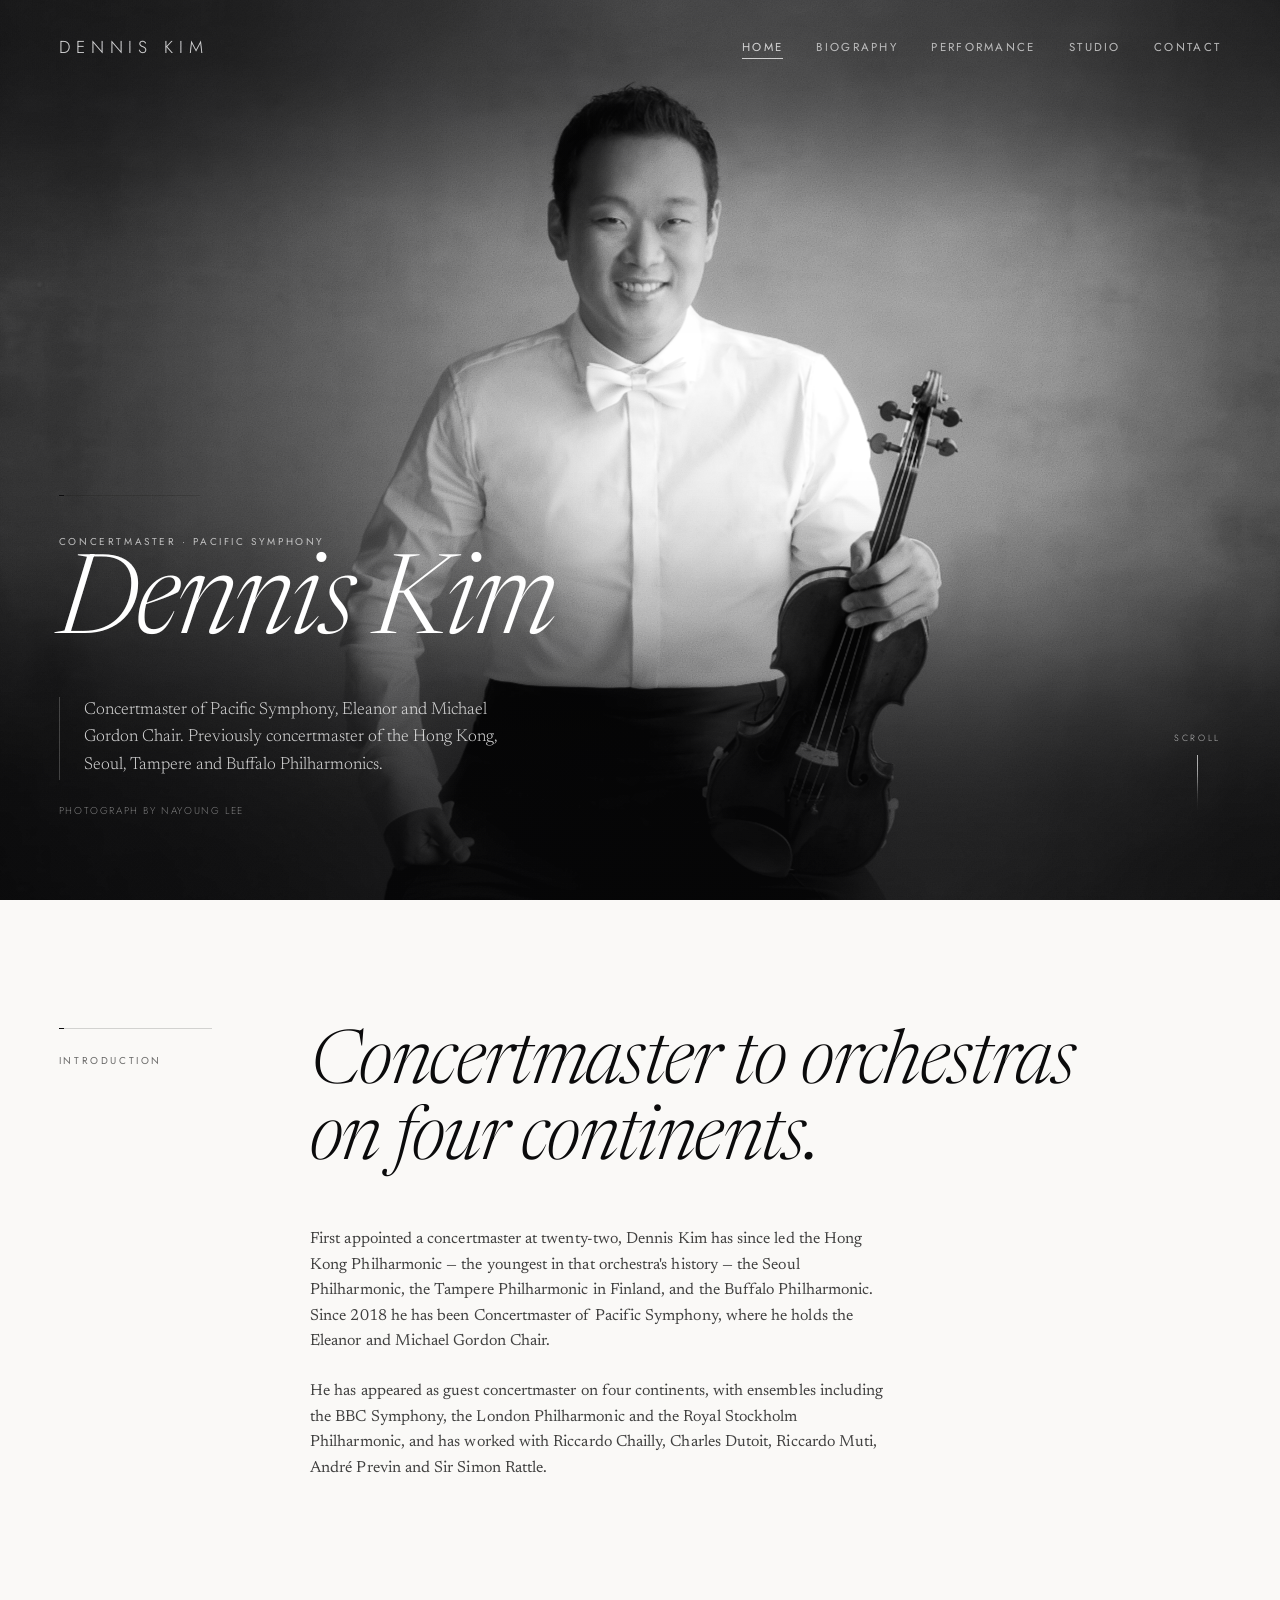
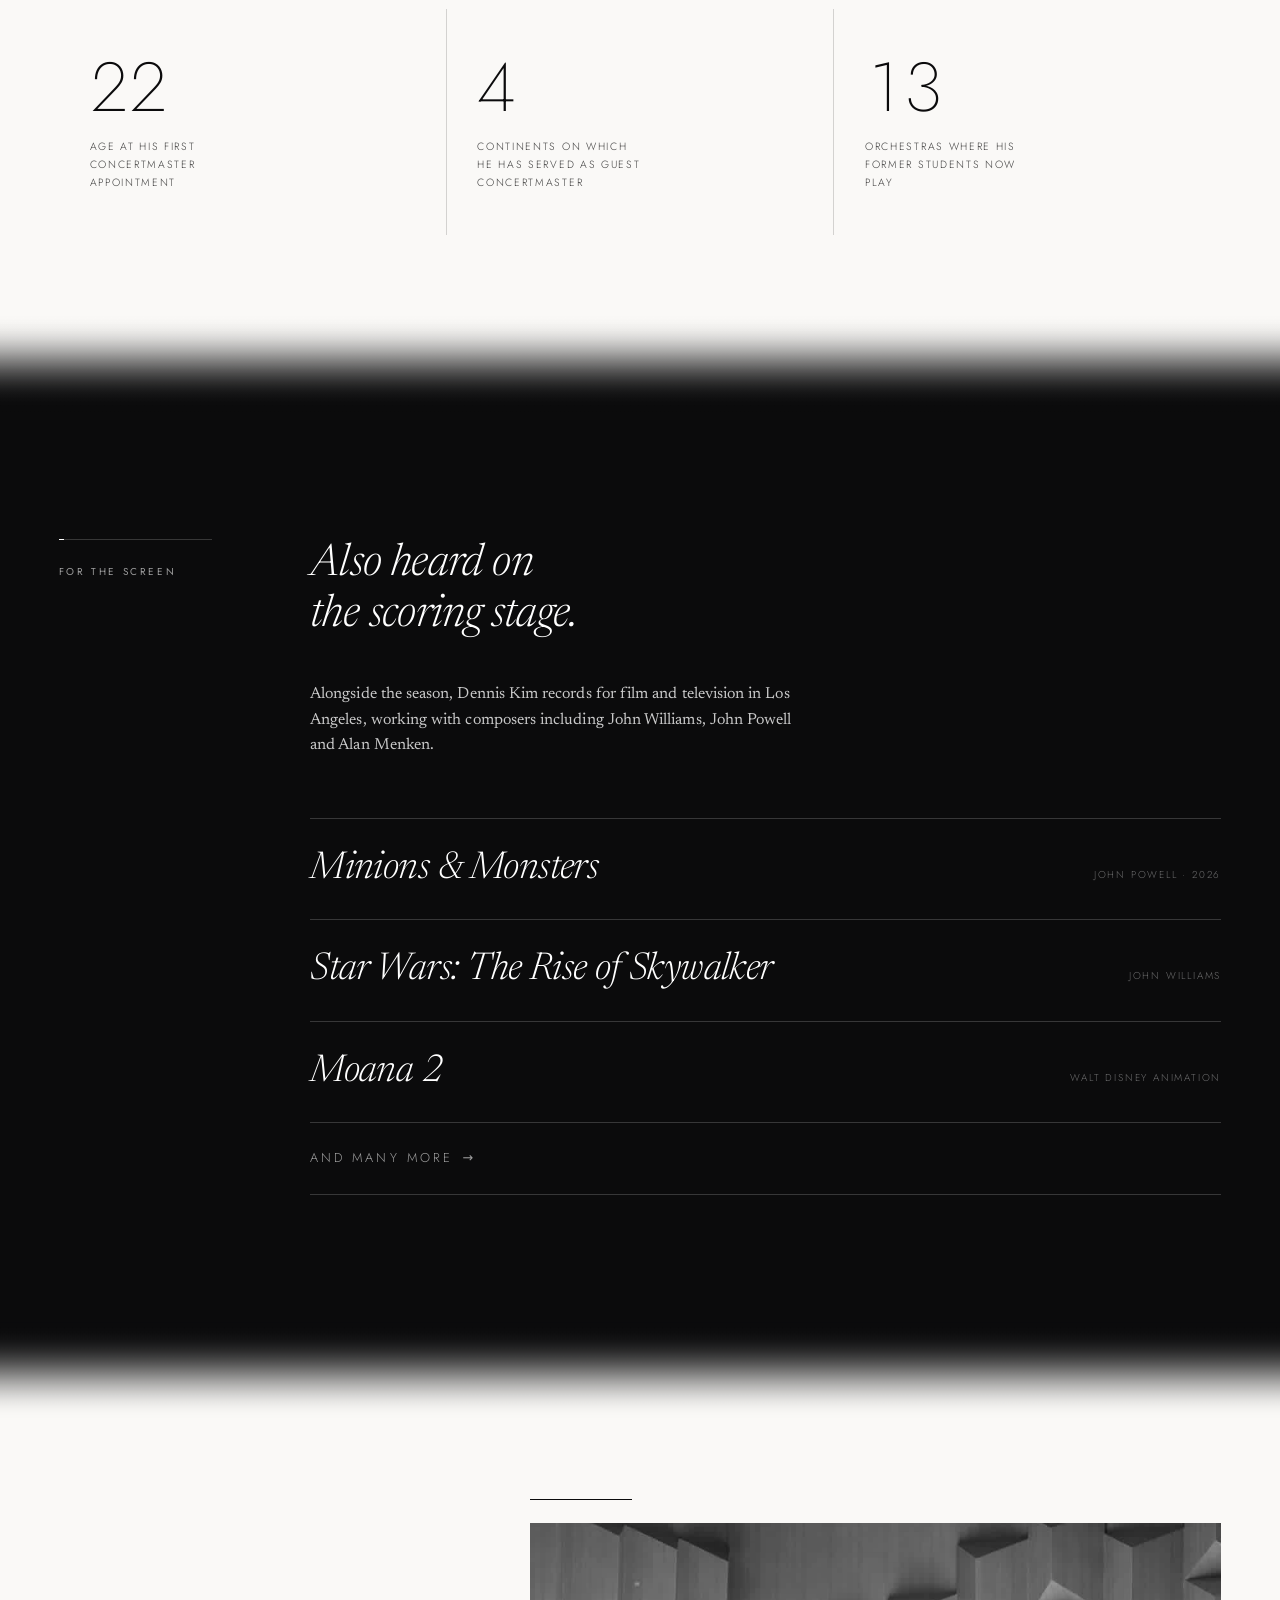
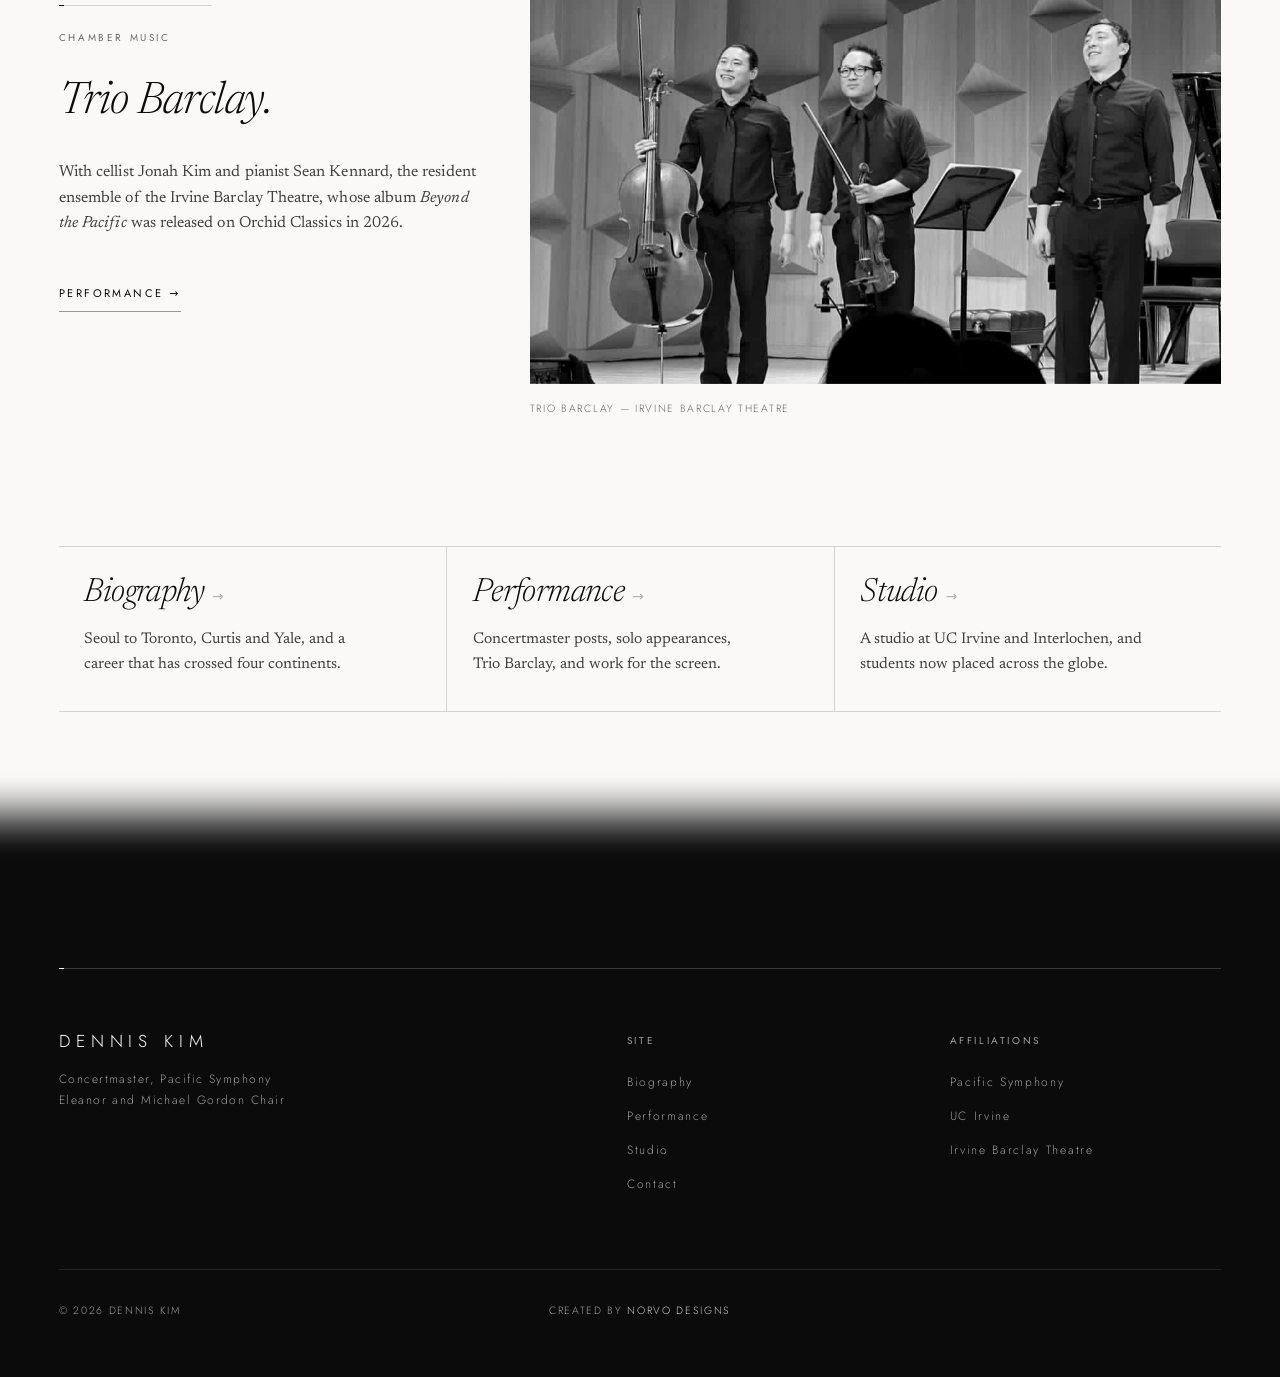
==== commit 5e7d65f5: "Point the canonicals, sitemap and robots at denniskim.org The CNAME added in 7b3e09d moves the site " ====
--- a/index.html
+++ b/index.html
@@ -5,7 +5,7 @@
 <meta name="viewport" content="width=device-width, initial-scale=1">
 <title>Dennis Kim — Concertmaster, Pacific Symphony</title>
 <meta name="description" content="Dennis Kim is Concertmaster of Pacific Symphony, holder of the Eleanor and Michael Gordon Chair, and Assistant Professor of Violin at the University of California, Irvine.">
-<link rel="canonical" href="https://norvodesigns.github.io/dennis_kim/">
+<link rel="canonical" href="https://denniskim.org/">
 <link rel="icon" href="assets/favicon.svg?v=efdb14c2" type="image/svg+xml">
 <link rel="icon" href="assets/favicon-32.png?v=efdb14c2" sizes="32x32" type="image/png">
 <link rel="apple-touch-icon" href="assets/apple-touch-icon.png?v=efdb14c2">
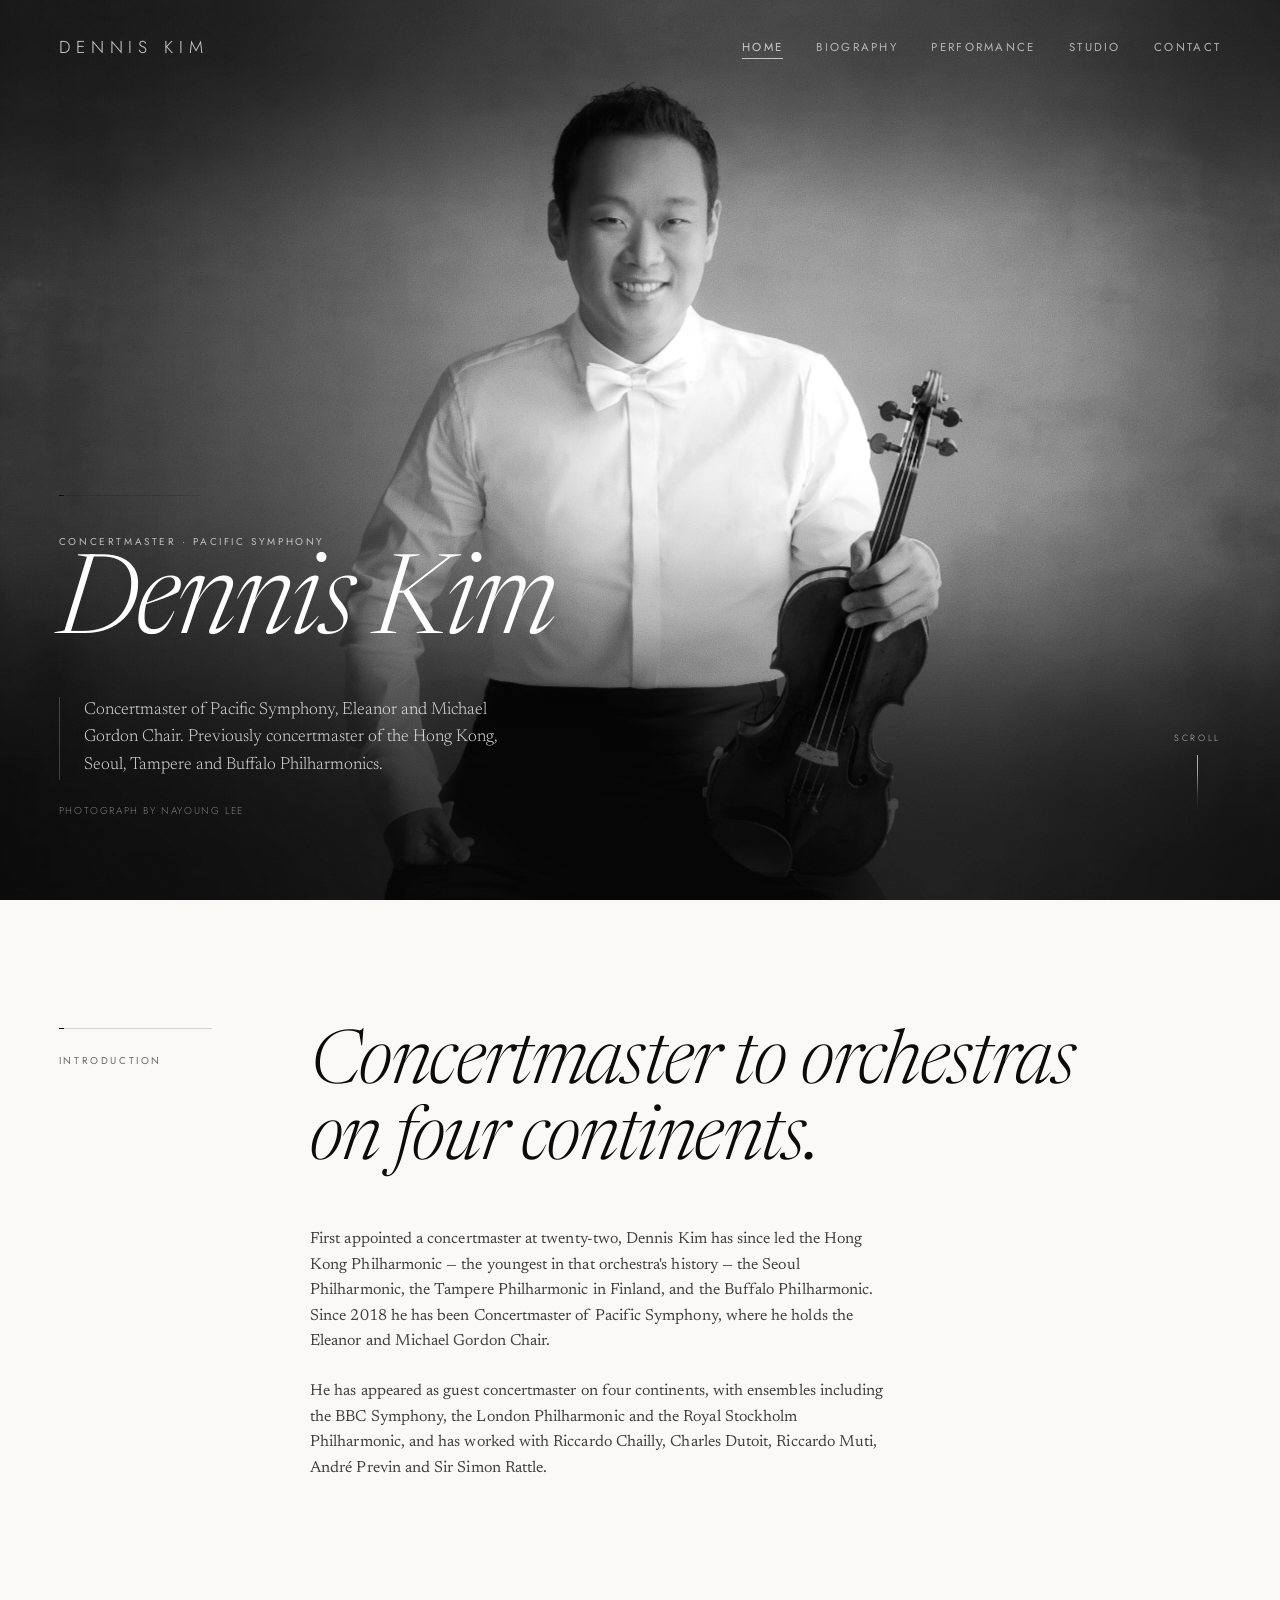
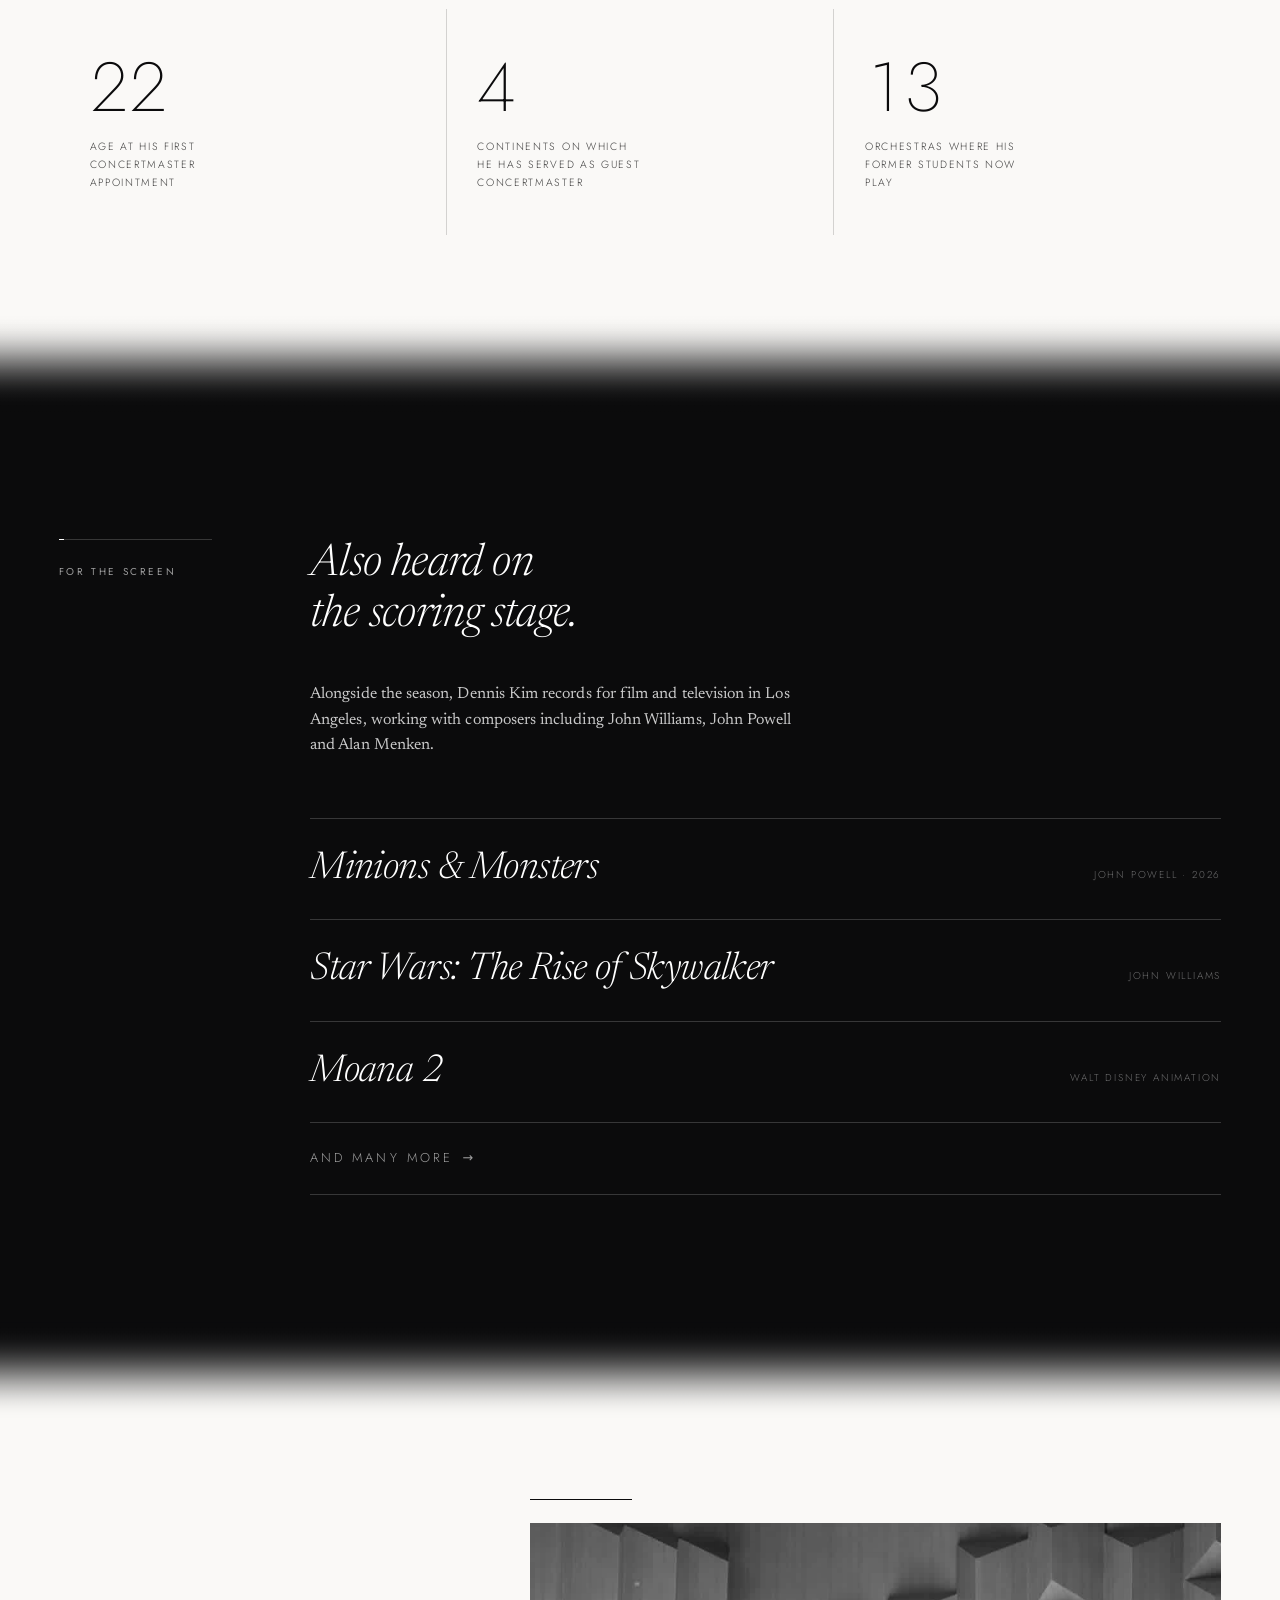
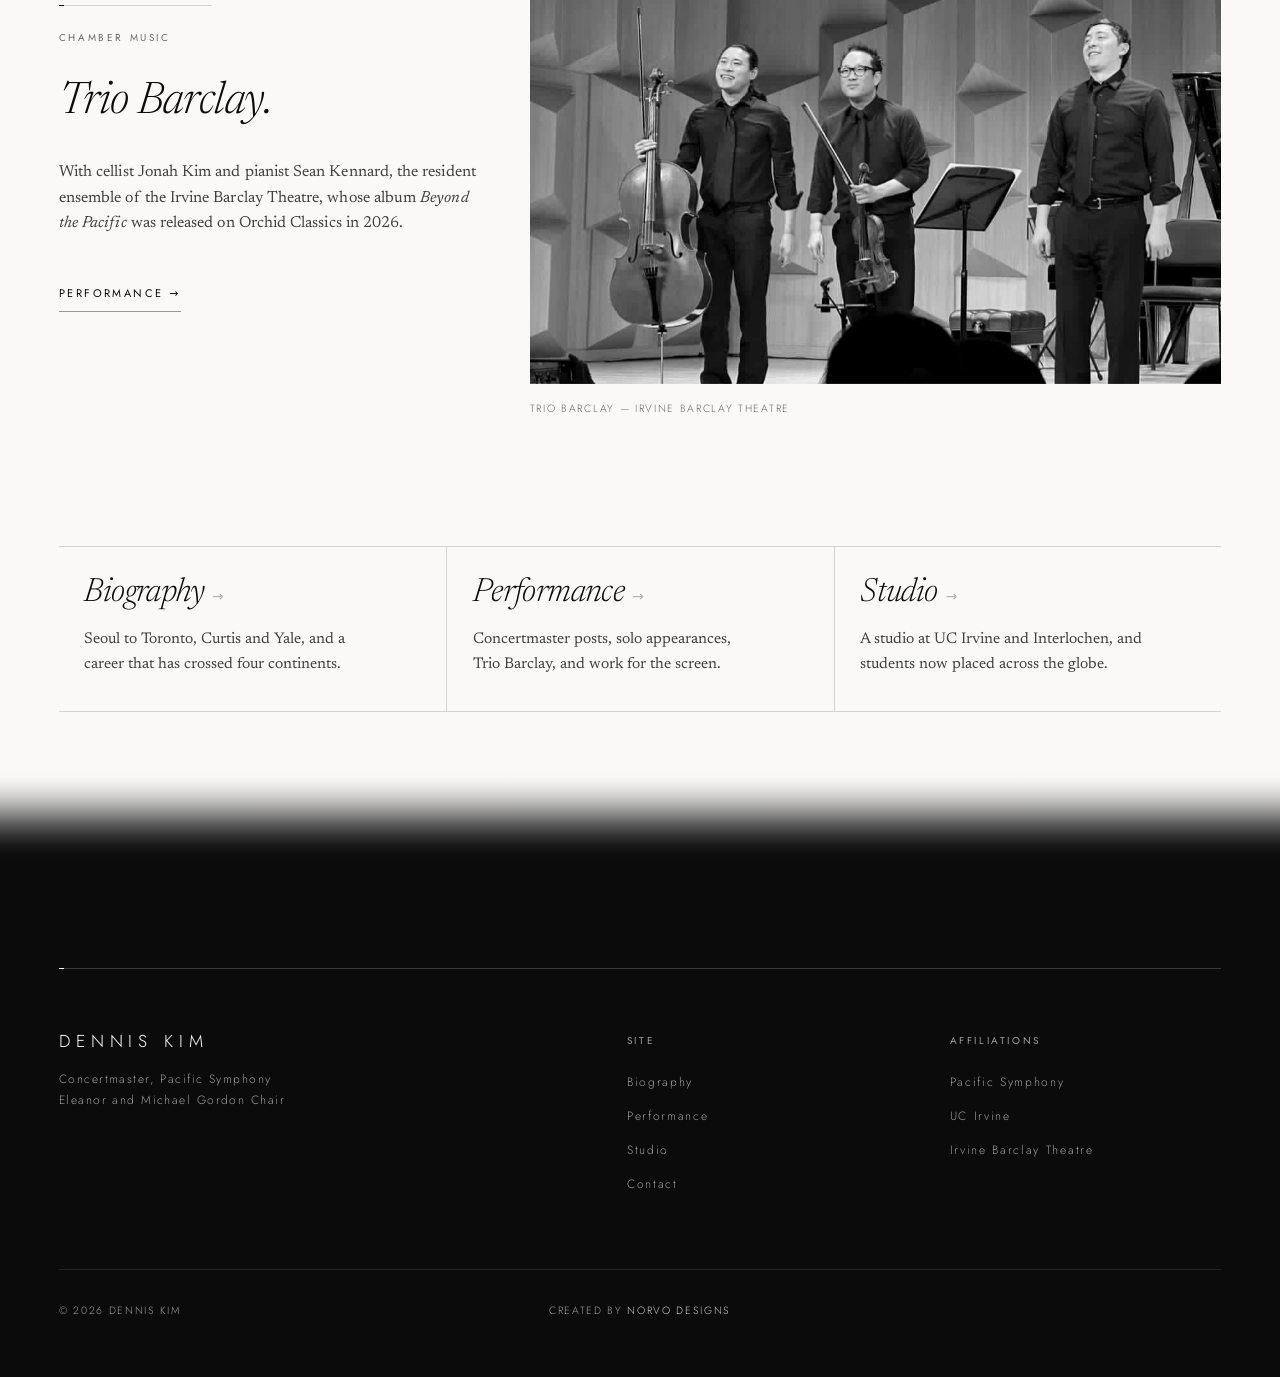
==== commit f1e7c78d: "Set the contact address, and give the site a full SEO layer The contact page now carries dennik2@uci" ====
--- a/index.html
+++ b/index.html
@@ -3,17 +3,134 @@
 <head>
 <meta charset="utf-8">
 <meta name="viewport" content="width=device-width, initial-scale=1">
-<title>Dennis Kim — Concertmaster, Pacific Symphony</title>
-<meta name="description" content="Dennis Kim is Concertmaster of Pacific Symphony, holder of the Eleanor and Michael Gordon Chair, and Assistant Professor of Violin at the University of California, Irvine.">
+<title>Dennis Kim — Violinist, Concertmaster of Pacific Symphony</title>
+<meta name="description" content="Dennis Kim is a violinist and Concertmaster of Pacific Symphony, holder of the Eleanor and Michael Gordon Chair, and Assistant Professor of Violin at UC Irvine.">
 <link rel="canonical" href="https://denniskim.org/">
-<link rel="icon" href="assets/favicon.svg?v=efdb14c2" type="image/svg+xml">
-<link rel="icon" href="assets/favicon-32.png?v=efdb14c2" sizes="32x32" type="image/png">
-<link rel="apple-touch-icon" href="assets/apple-touch-icon.png?v=efdb14c2">
+<meta name="robots" content="index,follow,max-image-preview:large,max-snippet:-1,max-video-preview:-1">
+<meta name="author" content="Dennis Kim">
+<meta name="theme-color" content="#0b0b0c">
+<meta property="og:type" content="profile">
+<meta property="og:site_name" content="Dennis Kim">
+<meta property="og:locale" content="en_US">
+<meta property="og:title" content="Dennis Kim — Violinist, Concertmaster of Pacific Symphony">
+<meta property="og:description" content="Dennis Kim is a violinist and Concertmaster of Pacific Symphony, holder of the Eleanor and Michael Gordon Chair, and Assistant Professor of Violin at UC Irvine.">
+<meta property="og:url" content="https://denniskim.org/">
+<meta property="og:image" content="https://denniskim.org/assets/og-image.jpg">
+<meta property="og:image:width" content="1200">
+<meta property="og:image:height" content="630">
+<meta property="og:image:alt" content="Dennis Kim, violinist and Concertmaster of Pacific Symphony">
+<meta name="twitter:card" content="summary_large_image">
+<meta name="twitter:title" content="Dennis Kim — Violinist, Concertmaster of Pacific Symphony">
+<meta name="twitter:description" content="Dennis Kim is a violinist and Concertmaster of Pacific Symphony, holder of the Eleanor and Michael Gordon Chair, and Assistant Professor of Violin at UC Irvine.">
+<meta name="twitter:image" content="https://denniskim.org/assets/og-image.jpg">
+<link rel="icon" href="assets/favicon.svg?v=c505ab40" type="image/svg+xml">
+<link rel="icon" href="assets/favicon-32.png?v=c505ab40" sizes="32x32" type="image/png">
+<link rel="apple-touch-icon" href="assets/apple-touch-icon.png?v=c505ab40">
+<link rel="preload" as="image" href="img/portrait-wide.jpg" fetchpriority="high">
 <link rel="preconnect" href="https://fonts.googleapis.com">
 <link rel="preconnect" href="https://fonts.gstatic.com" crossorigin>
 <link href="https://fonts.googleapis.com/css2?family=Jost:wght@200;300;400;500&family=Newsreader:ital,opsz,wght@0,6..72,200..800;1,6..72,200..800&display=swap" rel="stylesheet">
 <script>document.documentElement.classList.remove('no-js')</script>
-<link rel="stylesheet" href="assets/site.css?v=efdb14c2">
+<link rel="stylesheet" href="assets/site.css?v=c505ab40">
+<script type="application/ld+json">
+{
+  "@context": "https://schema.org",
+  "@graph": [
+    {
+      "@type": "Person",
+      "@id": "https://denniskim.org/#person",
+      "name": "Dennis Kim",
+      "givenName": "Dennis",
+      "familyName": "Kim",
+      "jobTitle": [
+        "Violinist",
+        "Concertmaster",
+        "Assistant Professor of Violin"
+      ],
+      "description": "Violinist and Concertmaster of Pacific Symphony, holder of the Eleanor and Michael Gordon Chair.",
+      "url": "https://denniskim.org/",
+      "image": "https://denniskim.org/assets/og-image.jpg",
+      "nationality": {
+        "@type": "Country",
+        "name": "Canada"
+      },
+      "birthPlace": {
+        "@type": "Place",
+        "name": "Seoul, South Korea"
+      },
+      "knowsAbout": [
+        "Violin",
+        "Orchestral leadership",
+        "Chamber music",
+        "Studio recording"
+      ],
+      "alumniOf": [
+        {
+          "@type": "CollegeOrUniversity",
+          "name": "Curtis Institute of Music"
+        },
+        {
+          "@type": "CollegeOrUniversity",
+          "name": "Yale School of Music"
+        }
+      ],
+      "worksFor": [
+        {
+          "@type": "PerformingGroup",
+          "name": "Pacific Symphony",
+          "url": "https://www.pacificsymphony.org/"
+        },
+        {
+          "@type": "CollegeOrUniversity",
+          "name": "University of California, Irvine",
+          "url": "https://music.arts.uci.edu/"
+        }
+      ],
+      "memberOf": {
+        "@type": "MusicGroup",
+        "name": "Trio Barclay",
+        "url": "https://thebarclay.org/"
+      },
+      "sameAs": [
+        "https://en.wikipedia.org/wiki/Dennis_Kim",
+        "https://www.pacificsymphony.org/artist-details/34/dennis-kim",
+        "https://music.arts.uci.edu/faculty/dennis-kim"
+      ]
+    },
+    {
+      "@type": "WebSite",
+      "@id": "https://denniskim.org/#website",
+      "url": "https://denniskim.org/",
+      "name": "Dennis Kim",
+      "inLanguage": "en",
+      "publisher": {
+        "@id": "https://denniskim.org/#person"
+      }
+    },
+    {
+      "@type": [
+        "WebPage",
+        "ProfilePage"
+      ],
+      "@id": "https://denniskim.org/#webpage",
+      "url": "https://denniskim.org/",
+      "name": "Dennis Kim — Violinist, Concertmaster of Pacific Symphony",
+      "description": "Dennis Kim is a violinist and Concertmaster of Pacific Symphony, holder of the Eleanor and Michael Gordon Chair, and Assistant Professor of Violin at UC Irvine.",
+      "inLanguage": "en",
+      "isPartOf": {
+        "@id": "https://denniskim.org/#website"
+      },
+      "about": {
+        "@id": "https://denniskim.org/#person"
+      },
+      "primaryImageOfPage": {
+        "@type": "ImageObject",
+        "url": "https://denniskim.org/assets/og-image.jpg"
+      }
+    }
+  ]
+}
+</script>
 </head>
 <body>
 <a class="skip" href="#main">Skip to content</a>
@@ -53,7 +170,7 @@
   <!-- ===== HERO ===== -->
   <section class="hero" data-hero>
     <div class="hero__media">
-      <img src="img/portrait-wide.jpg" alt="Dennis Kim, studio portrait" fetchpriority="high" width="2400" height="1617">
+      <img src="img/portrait-wide.jpg" alt="Dennis Kim, violinist and Concertmaster of Pacific Symphony, holding his violin" fetchpriority="high" width="2400" height="1617">
     </div>
     <div class="hero__scrim" aria-hidden="true"></div>
     <div class="hero__inner wrap">
@@ -213,6 +330,6 @@
   </div>
 </footer>
 
-<script src="assets/site.js?v=efdb14c2"></script>
+<script src="assets/site.js?v=c505ab40"></script>
 </body>
 </html>
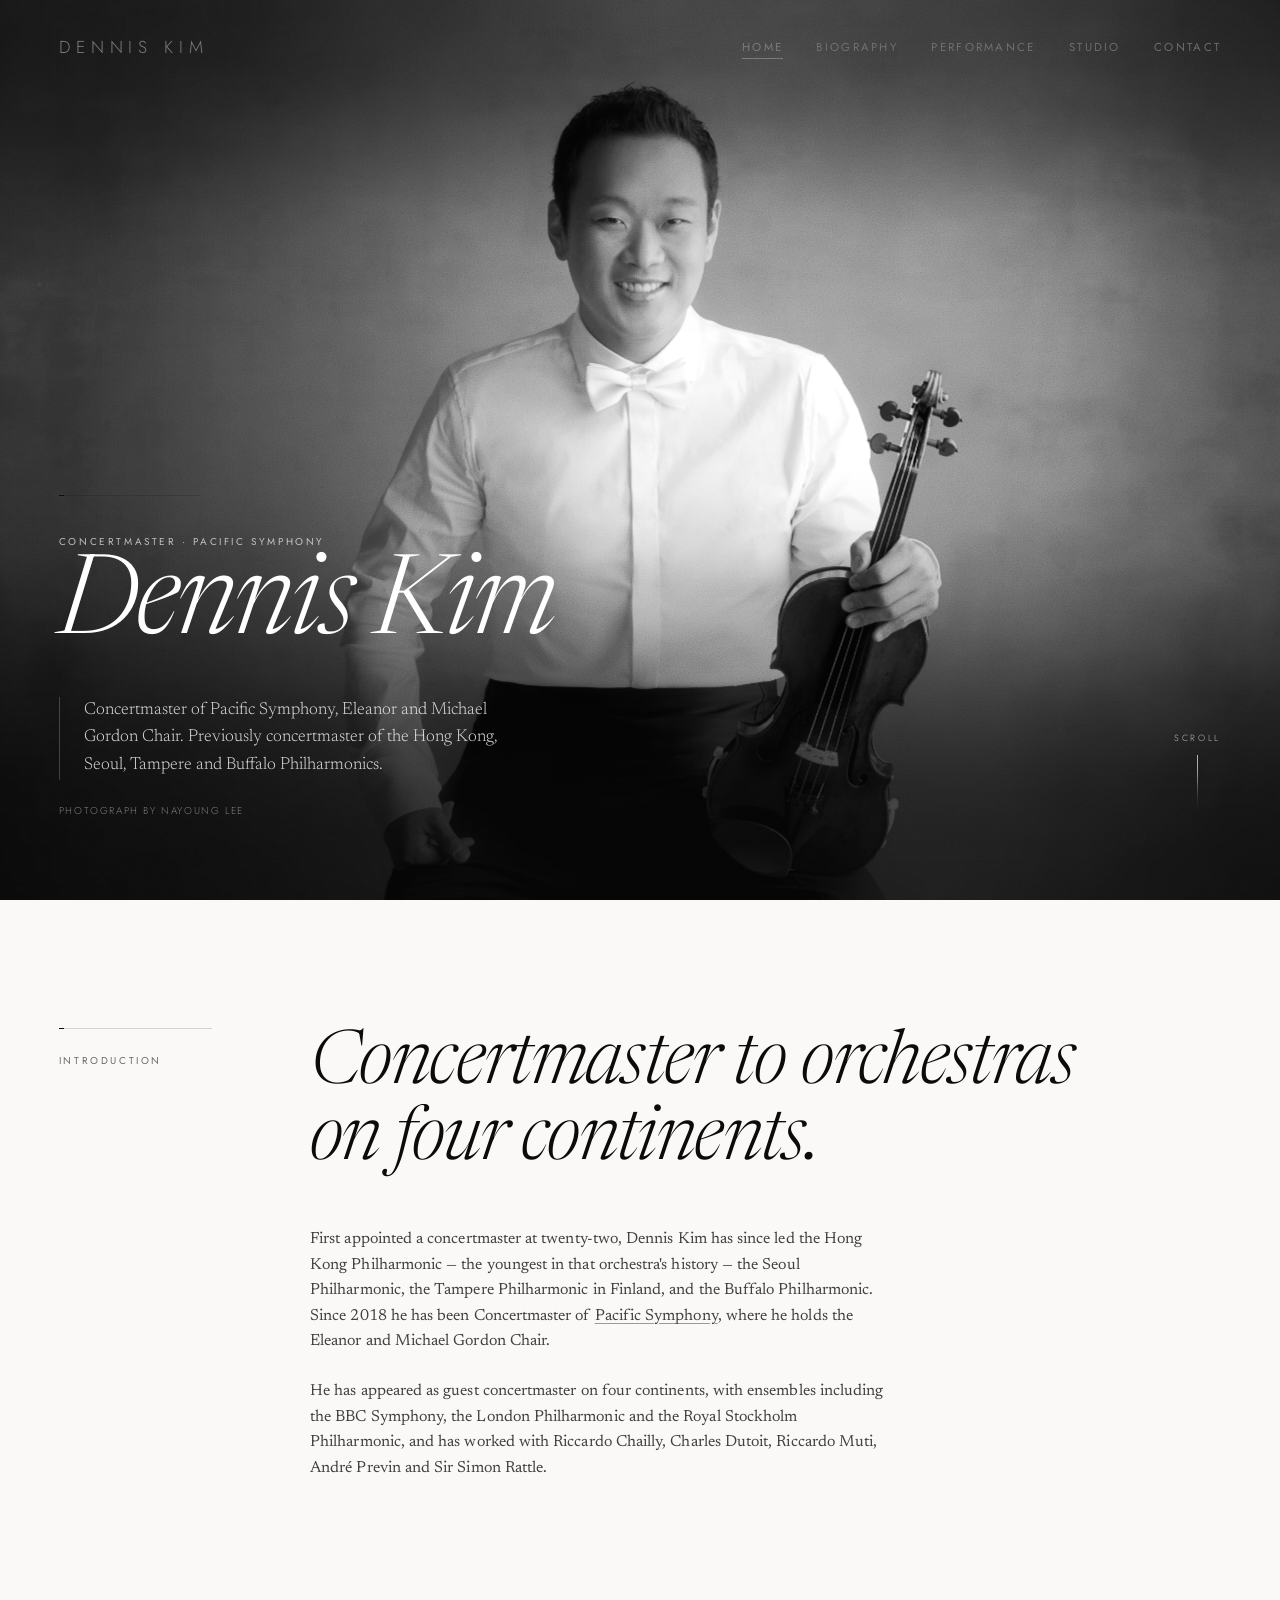
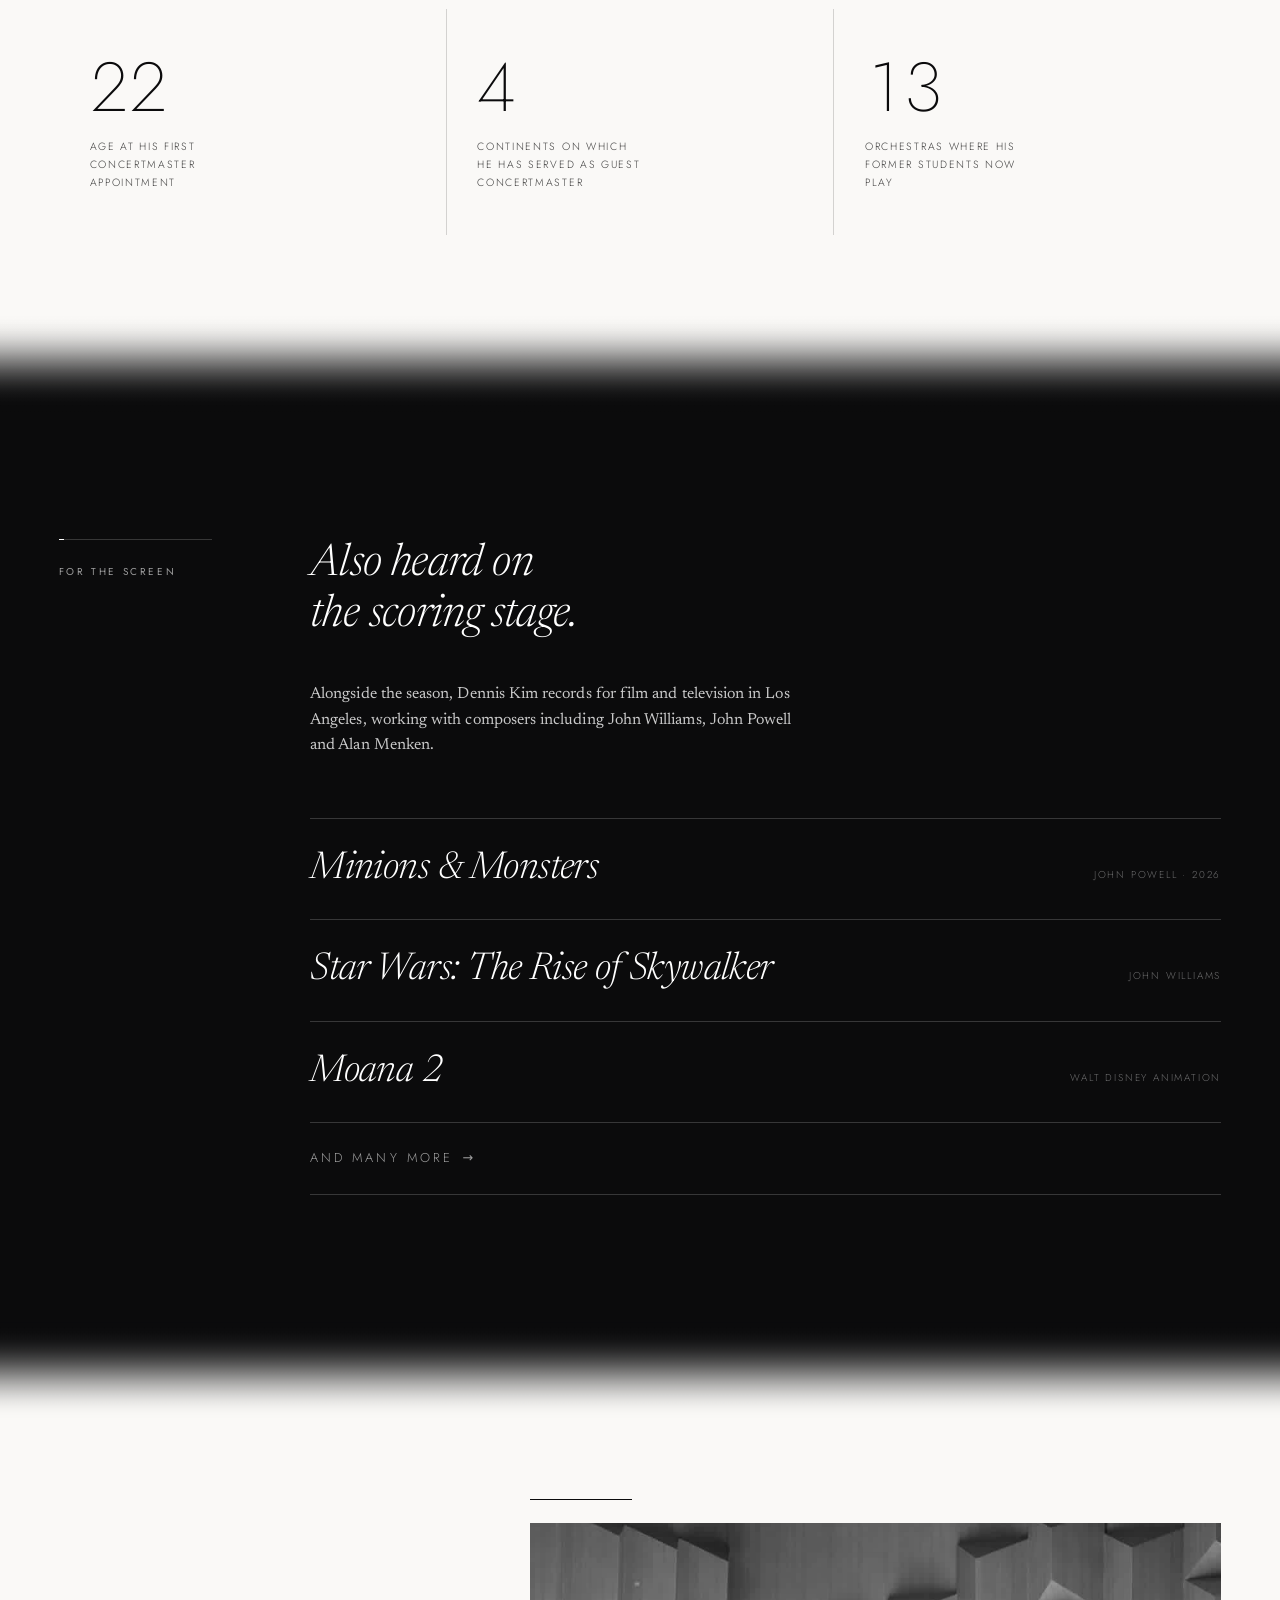
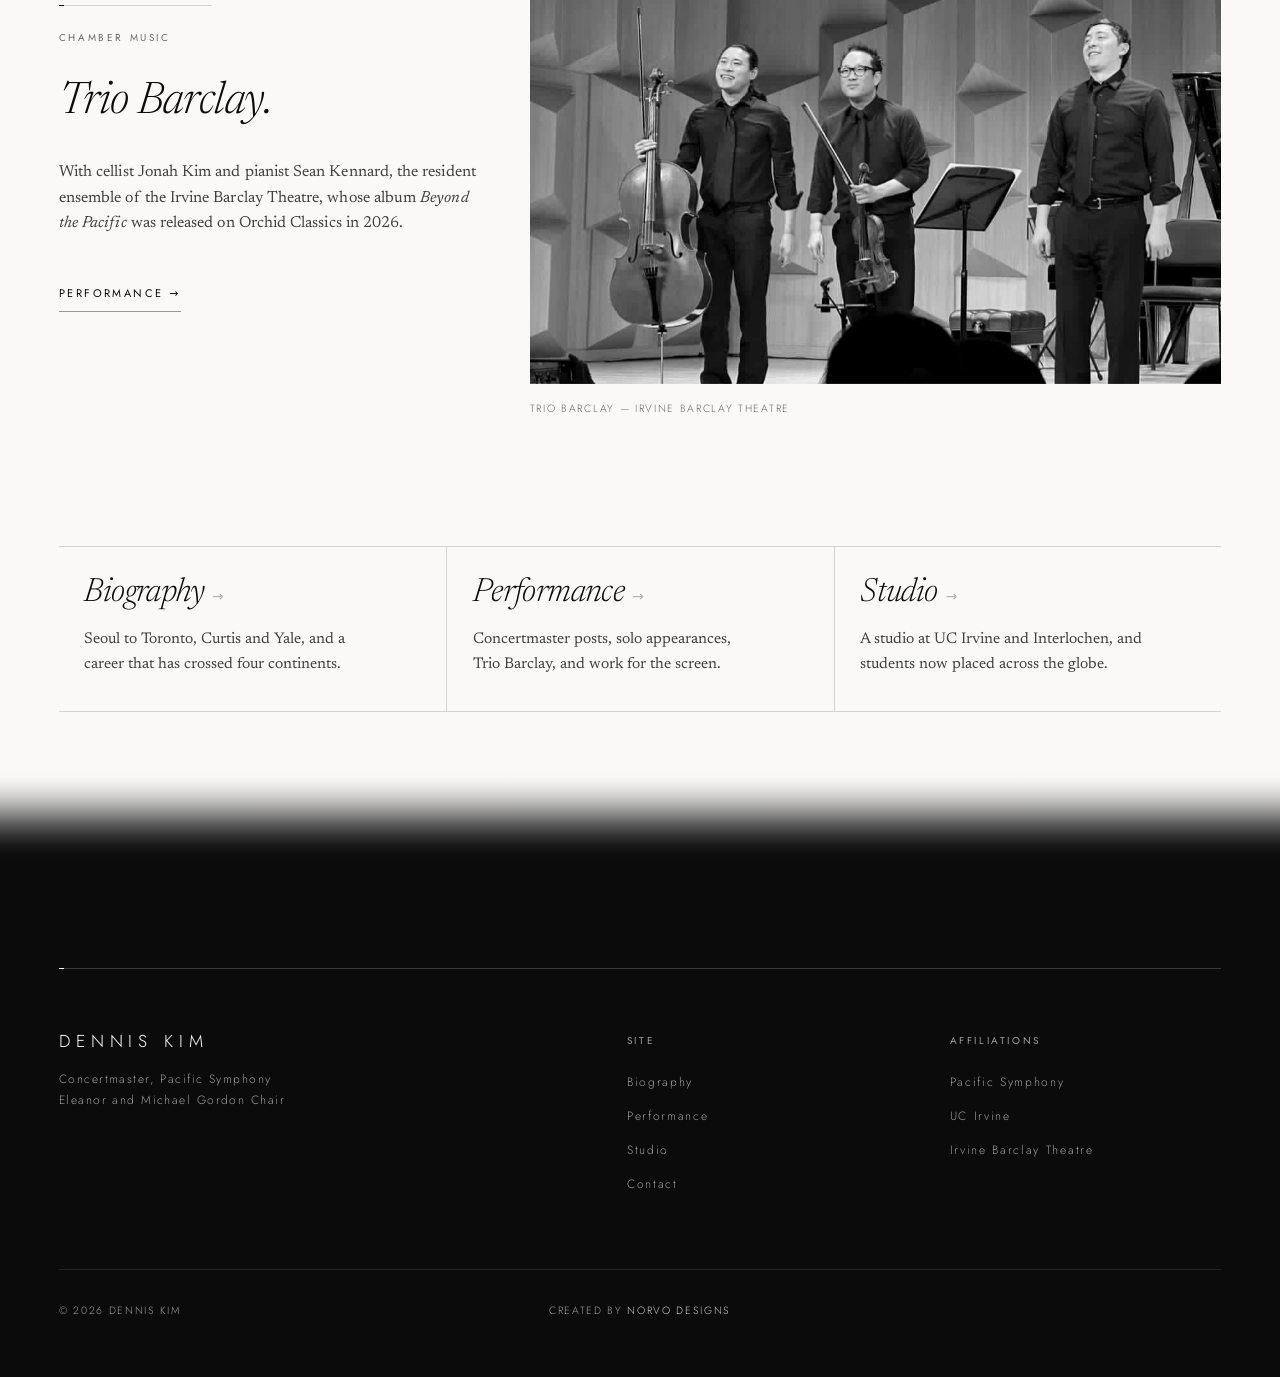
==== commit 3ac6e505: "Link Pacific Symphony and the Claire Trevor School from the prose Both were reachable only from the " ====
--- a/index.html
+++ b/index.html
@@ -23,15 +23,15 @@
 <meta name="twitter:title" content="Dennis Kim — Violinist, Concertmaster of Pacific Symphony">
 <meta name="twitter:description" content="Dennis Kim is a violinist and Concertmaster of Pacific Symphony, holder of the Eleanor and Michael Gordon Chair, and Assistant Professor of Violin at UC Irvine.">
 <meta name="twitter:image" content="https://denniskim.org/assets/og-image.jpg">
-<link rel="icon" href="assets/favicon.svg?v=c505ab40" type="image/svg+xml">
-<link rel="icon" href="assets/favicon-32.png?v=c505ab40" sizes="32x32" type="image/png">
-<link rel="apple-touch-icon" href="assets/apple-touch-icon.png?v=c505ab40">
+<link rel="icon" href="assets/favicon.svg?v=c086bf68" type="image/svg+xml">
+<link rel="icon" href="assets/favicon-32.png?v=c086bf68" sizes="32x32" type="image/png">
+<link rel="apple-touch-icon" href="assets/apple-touch-icon.png?v=c086bf68">
 <link rel="preload" as="image" href="img/portrait-wide.jpg" fetchpriority="high">
 <link rel="preconnect" href="https://fonts.googleapis.com">
 <link rel="preconnect" href="https://fonts.gstatic.com" crossorigin>
 <link href="https://fonts.googleapis.com/css2?family=Jost:wght@200;300;400;500&family=Newsreader:ital,opsz,wght@0,6..72,200..800;1,6..72,200..800&display=swap" rel="stylesheet">
 <script>document.documentElement.classList.remove('no-js')</script>
-<link rel="stylesheet" href="assets/site.css?v=c505ab40">
+<link rel="stylesheet" href="assets/site.css?v=c086bf68">
 <script type="application/ld+json">
 {
   "@context": "https://schema.org",
@@ -200,7 +200,7 @@
           <span class="line"><i><em>on four continents.</em></i></span>
         </h2>
         <div class="measure" style="margin-top:clamp(32px,3.6vw,56px)">
-          <p class="body" data-rv>First appointed a concertmaster at twenty-two, Dennis Kim has since led the Hong Kong Philharmonic &mdash; the youngest in that orchestra's history &mdash; the Seoul Philharmonic, the Tampere Philharmonic in Finland, and the Buffalo Philharmonic. Since 2018 he has been Concertmaster of Pacific Symphony, where he holds the Eleanor and Michael Gordon Chair.</p>
+          <p class="body" data-rv>First appointed a concertmaster at twenty-two, Dennis Kim has since led the Hong Kong Philharmonic &mdash; the youngest in that orchestra's history &mdash; the Seoul Philharmonic, the Tampere Philharmonic in Finland, and the Buffalo Philharmonic. Since 2018 he has been Concertmaster of <a href="https://www.pacificsymphony.org/" target="_blank" rel="noopener">Pacific Symphony</a>, where he holds the Eleanor and Michael Gordon Chair.</p>
           <p class="body" data-rv>He has appeared as guest concertmaster on four continents, with ensembles including the BBC Symphony, the London Philharmonic and the Royal Stockholm Philharmonic, and has worked with Riccardo Chailly, Charles Dutoit, Riccardo Muti, André Previn and Sir Simon Rattle.</p>
         </div>
       </div>
@@ -330,6 +330,6 @@
   </div>
 </footer>
 
-<script src="assets/site.js?v=c505ab40"></script>
+<script src="assets/site.js?v=c086bf68"></script>
 </body>
 </html>
--- a/assets/site.css
+++ b/assets/site.css
@@ -630,6 +630,22 @@
 .ln:hover::after{transform:scaleX(1);transform-origin:left}
 .on-ink .ln::before,.site-foot .ln::before{background:var(--snow-40)}
 
+/* --- inline links inside prose ---
+   Underlined at rest. A link that only reveals itself under the cursor is one
+   a reader scanning the page never finds, and one a touch screen never shows
+   at all. The rule sits below the baseline so descenders stay legible. */
+.body a,.lede a{
+  color:inherit;
+  text-decoration:underline;
+  text-decoration-thickness:1px;
+  text-underline-offset:.18em;
+  text-decoration-color:var(--ink-40);
+  transition:text-decoration-color var(--t-fast) ease,color var(--t-fast) ease;
+}
+.body a:hover,.lede a:hover{color:var(--ink);text-decoration-color:var(--ink)}
+.on-ink .body a,.on-ink .lede a{text-decoration-color:var(--snow-40)}
+.on-ink .body a:hover,.on-ink .lede a:hover{color:var(--snow);text-decoration-color:var(--snow)}
+
 /* --- index rows --- */
 .rows{border-top:1px solid var(--hair)}
 .row{
@@ -642,8 +658,20 @@
   transition:padding-left .45s var(--ease);
 }
 .rows--hover .row:hover{padding-left:var(--s2)}
-/* a row can be the link itself */
+/* a row can be the link itself — and then it has to say so, or it reads as
+   another line in a list. The arrow is there at rest and leans in on hover. */
 a.row{color:inherit;text-decoration:none}
+a.row .row__t::after{
+  content:'\2192';
+  display:inline-block;
+  /* the margin resolves against this element's own half-size font, so it is
+     stated at double the gap actually wanted */
+  margin-left:1.2em;
+  font-family:var(--sans);font-size:.5em;font-style:normal;
+  opacity:.45;transform:translateX(-5px);
+  transition:transform .5s var(--ease),opacity .5s var(--ease);
+}
+a.row:hover .row__t::after,a.row:focus-visible .row__t::after{transform:none;opacity:.7}
 @media (max-width:820px){
   .row{grid-template-columns:1fr;gap:var(--s05);padding-block:var(--s3)}
 }
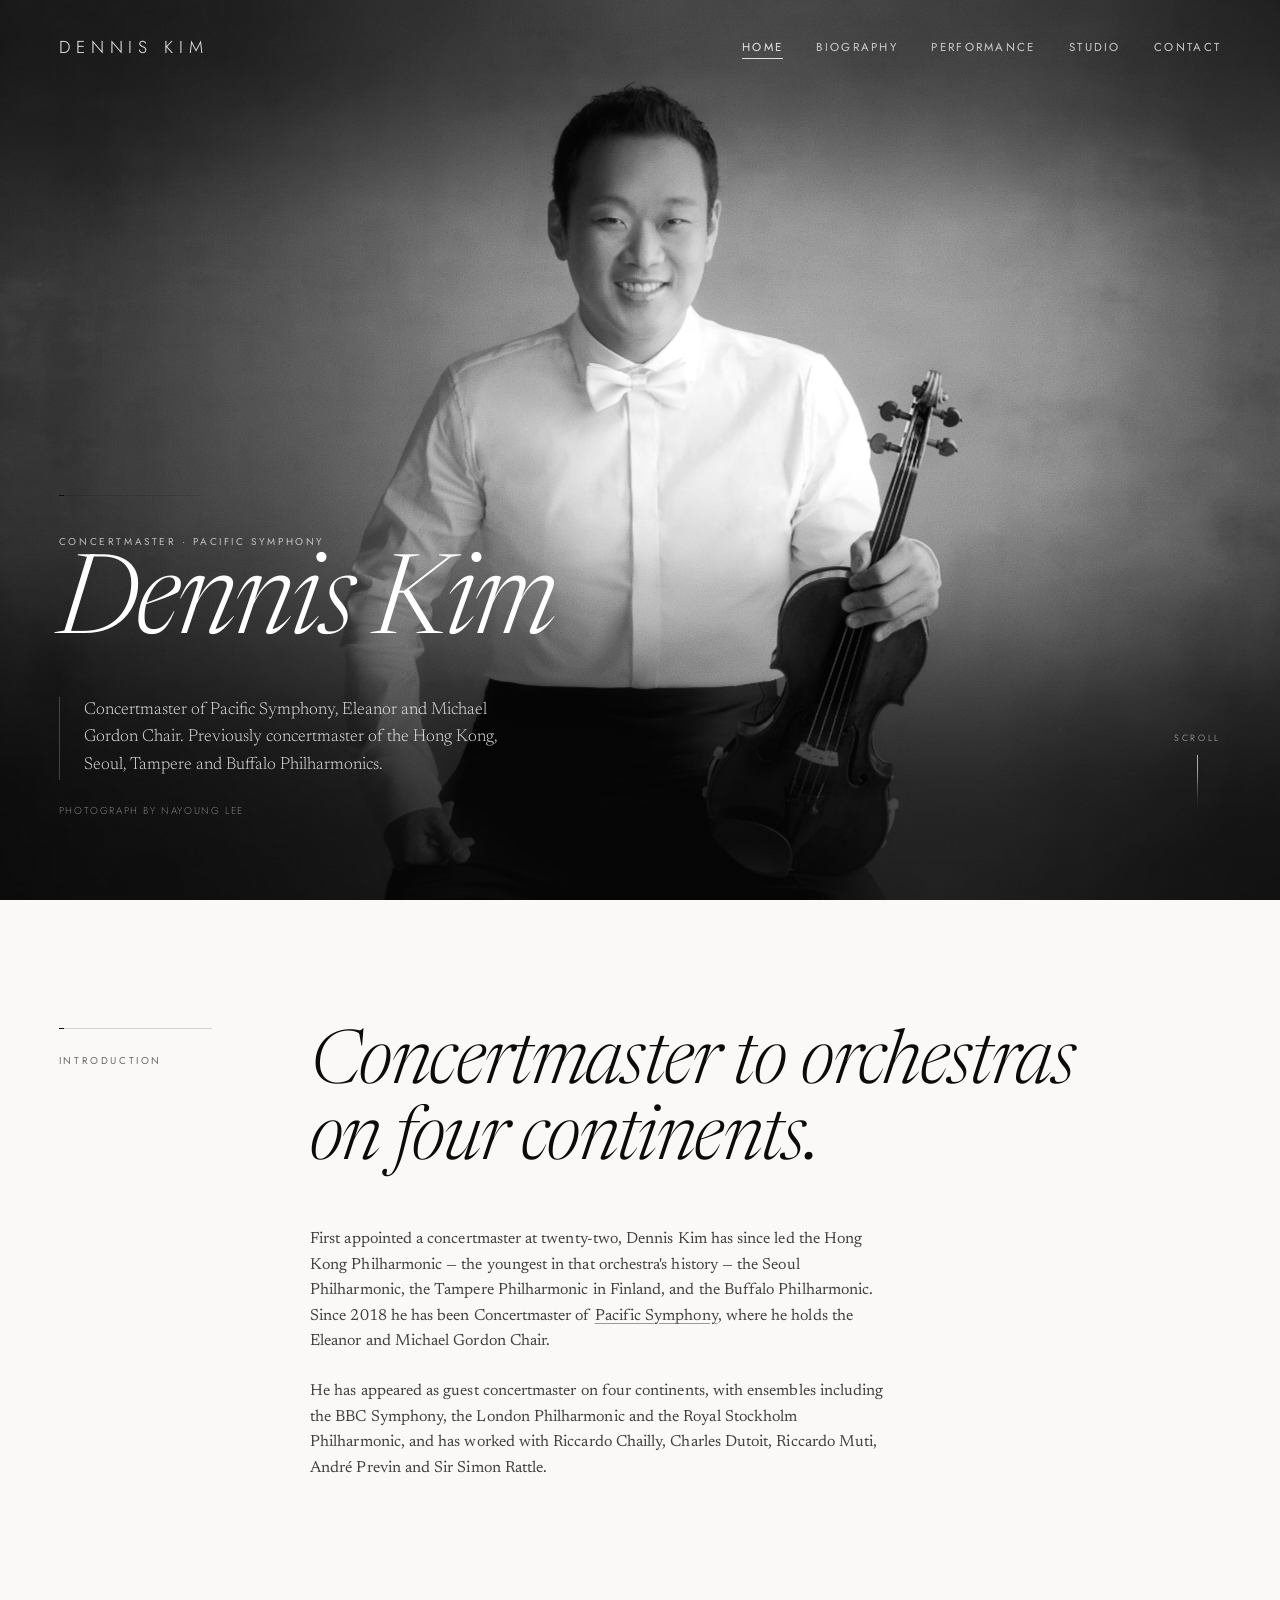
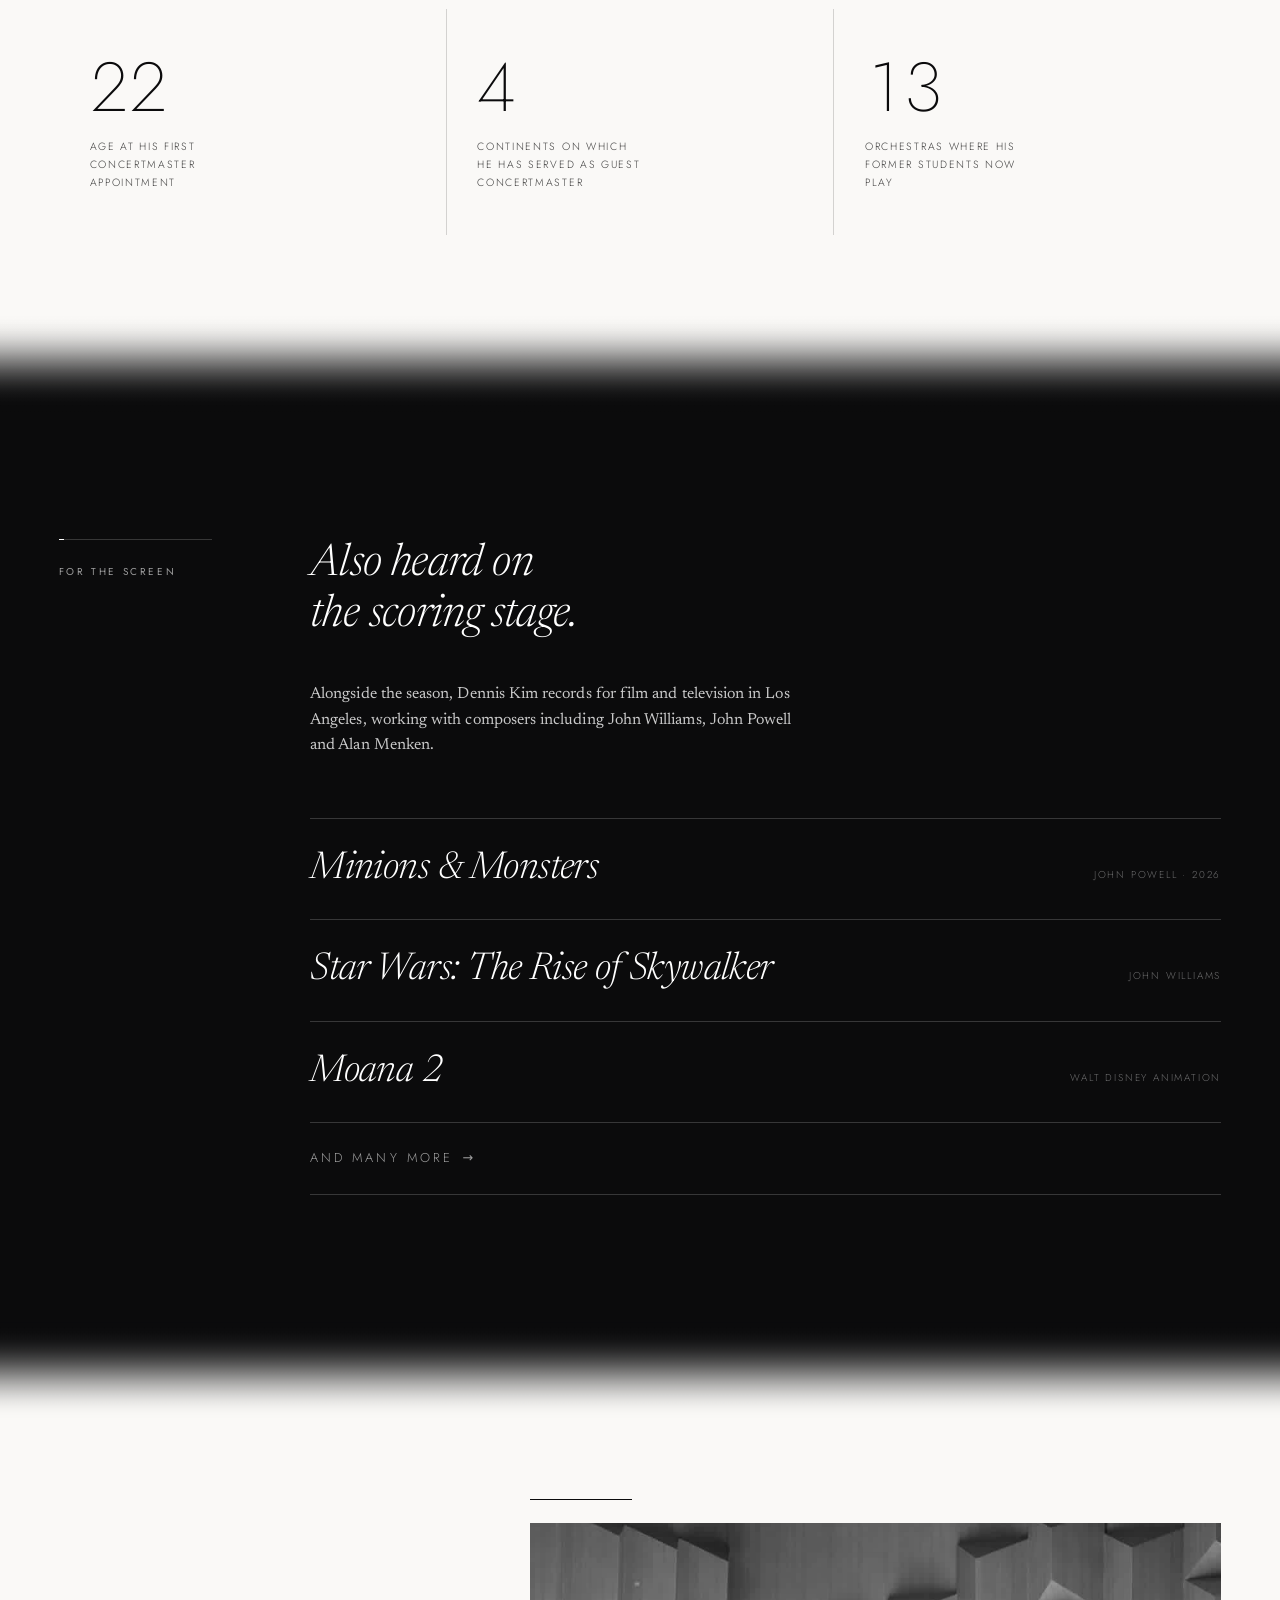
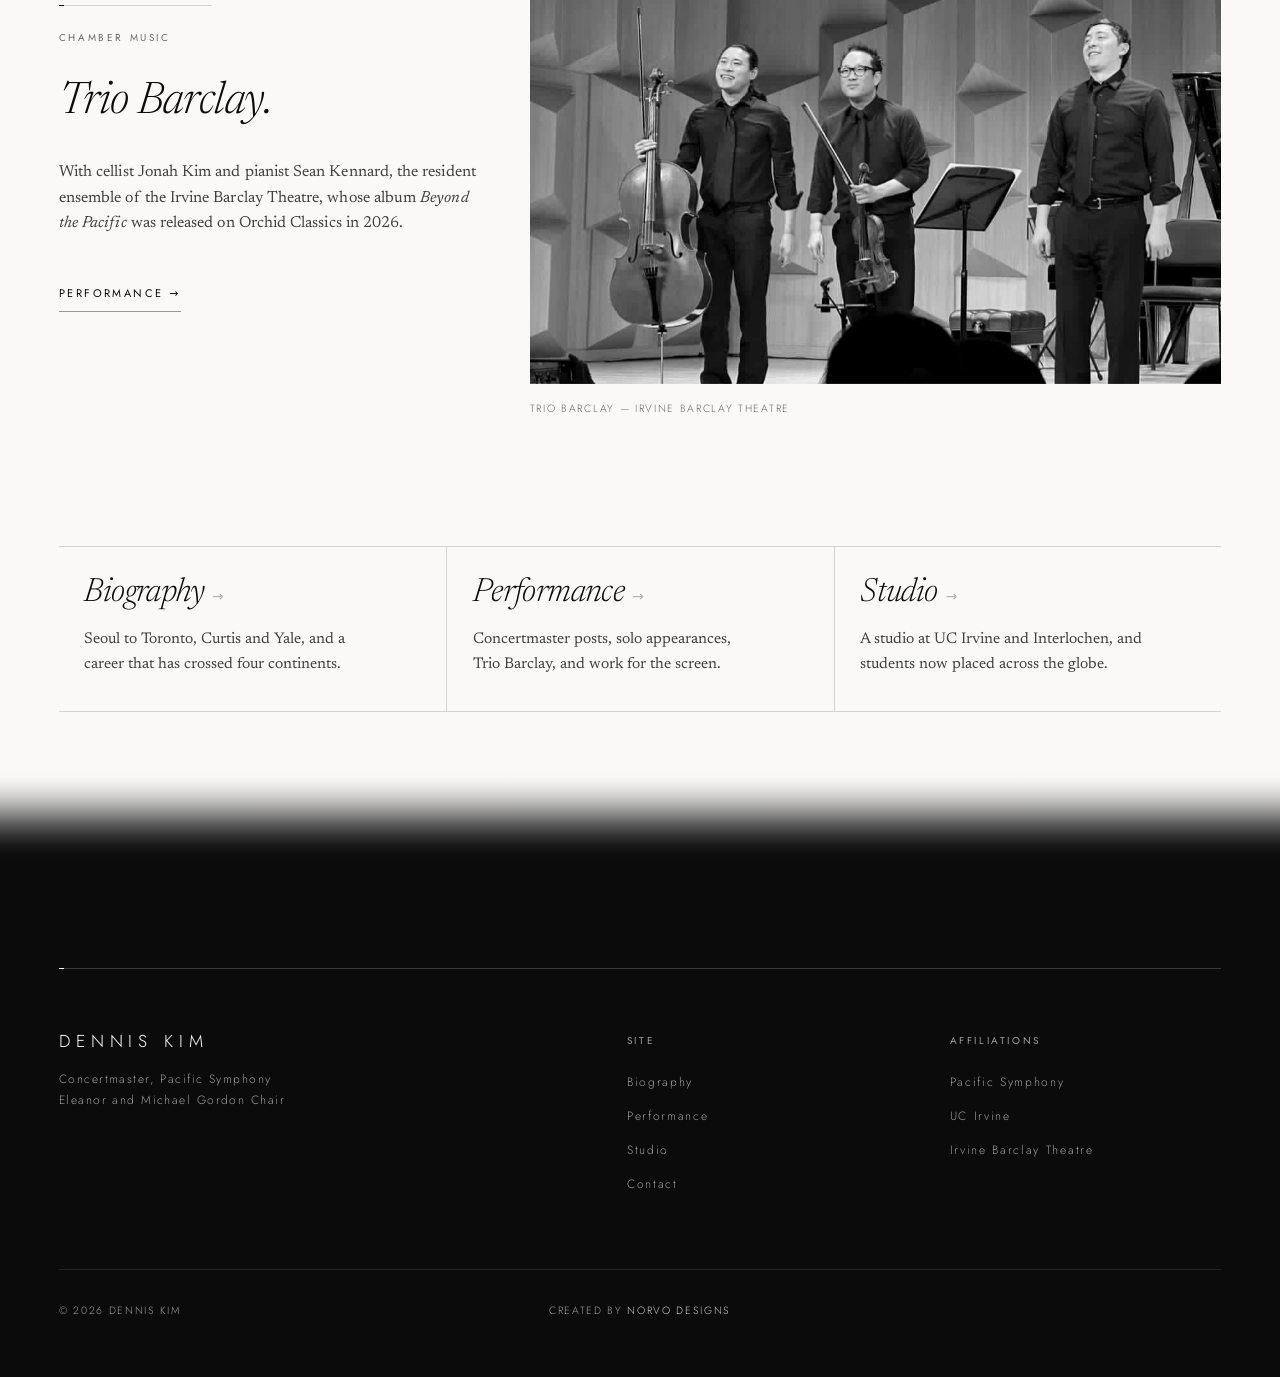
==== commit fe8b7fd9: "Tie the site to the Dennis Kim entity, and add analytics The site ranks 25th for "dennis kim violin"" ====
--- a/index.html
+++ b/index.html
@@ -23,15 +23,16 @@
 <meta name="twitter:title" content="Dennis Kim — Violinist, Concertmaster of Pacific Symphony">
 <meta name="twitter:description" content="Dennis Kim is a violinist and Concertmaster of Pacific Symphony, holder of the Eleanor and Michael Gordon Chair, and Assistant Professor of Violin at UC Irvine.">
 <meta name="twitter:image" content="https://denniskim.org/assets/og-image.jpg">
-<link rel="icon" href="assets/favicon.svg?v=c086bf68" type="image/svg+xml">
-<link rel="icon" href="assets/favicon-32.png?v=c086bf68" sizes="32x32" type="image/png">
-<link rel="apple-touch-icon" href="assets/apple-touch-icon.png?v=c086bf68">
+<link rel="icon" href="assets/favicon.svg?v=f32772e3" type="image/svg+xml">
+<link rel="icon" href="assets/favicon-32.png?v=f32772e3" sizes="32x32" type="image/png">
+<link rel="apple-touch-icon" href="assets/apple-touch-icon.png?v=f32772e3">
 <link rel="preload" as="image" href="img/portrait-wide.jpg" fetchpriority="high">
 <link rel="preconnect" href="https://fonts.googleapis.com">
 <link rel="preconnect" href="https://fonts.gstatic.com" crossorigin>
 <link href="https://fonts.googleapis.com/css2?family=Jost:wght@200;300;400;500&family=Newsreader:ital,opsz,wght@0,6..72,200..800;1,6..72,200..800&display=swap" rel="stylesheet">
 <script>document.documentElement.classList.remove('no-js')</script>
-<link rel="stylesheet" href="assets/site.css?v=c086bf68">
+<link rel="stylesheet" href="assets/site.css?v=f32772e3">
+<script src="assets/analytics.js?v=f32772e3"></script>
 <script type="application/ld+json">
 {
   "@context": "https://schema.org",
@@ -42,14 +43,25 @@
       "name": "Dennis Kim",
       "givenName": "Dennis",
       "familyName": "Kim",
+      "alternateName": "Dennis Kim, violinist",
+      "disambiguatingDescription": "Canadian violinist, born 1975 in Seoul. Concertmaster of Pacific Symphony since 2018 and Assistant Professor of Violin at the University of California, Irvine. Not to be confused with others of the same name.",
       "jobTitle": [
         "Violinist",
         "Concertmaster",
         "Assistant Professor of Violin"
       ],
-      "description": "Violinist and Concertmaster of Pacific Symphony, holder of the Eleanor and Michael Gordon Chair.",
+      "description": "Violinist and Concertmaster of Pacific Symphony, holder of the Eleanor and Michael Gordon Chair, and Assistant Professor of Violin at UC Irvine. Previously concertmaster of the Hong Kong, Seoul, Tampere and Buffalo Philharmonics, and of the Tucson Symphony.",
       "url": "https://denniskim.org/",
-      "image": "https://denniskim.org/assets/og-image.jpg",
+      "mainEntityOfPage": "https://denniskim.org/",
+      "image": {
+        "@type": "ImageObject",
+        "url": "https://denniskim.org/assets/og-image.jpg",
+        "width": 1200,
+        "height": 630,
+        "caption": "Dennis Kim, violinist and Concertmaster of Pacific Symphony"
+      },
+      "gender": "Male",
+      "birthDate": "1975",
       "nationality": {
         "@type": "Country",
         "name": "Canada"
@@ -58,20 +70,49 @@
         "@type": "Place",
         "name": "Seoul, South Korea"
       },
+      "homeLocation": {
+        "@type": "Place",
+        "name": "Irvine, California"
+      },
+      "hasOccupation": [
+        {
+          "@type": "Occupation",
+          "name": "Violinist",
+          "occupationalCategory": "27-2042.01 Musicians and Singers"
+        },
+        {
+          "@type": "Occupation",
+          "name": "Concertmaster",
+          "occupationalCategory": "27-2041 Music Directors and Composers"
+        }
+      ],
       "knowsAbout": [
         "Violin",
         "Orchestral leadership",
+        "Concertmaster technique",
         "Chamber music",
-        "Studio recording"
+        "Studio recording",
+        "Violin pedagogy"
+      ],
+      "knowsLanguage": [
+        "en",
+        "ko"
       ],
       "alumniOf": [
         {
           "@type": "CollegeOrUniversity",
-          "name": "Curtis Institute of Music"
+          "name": "Curtis Institute of Music",
+          "url": "https://www.curtis.edu/"
         },
         {
           "@type": "CollegeOrUniversity",
-          "name": "Yale School of Music"
+          "name": "Yale School of Music",
+          "url": "https://music.yale.edu/"
+        },
+        {
+          "@type": "EducationalOrganization",
+          "name": "The Royal Conservatory of Music",
+          "url": "https://www.rcmusic.com/"
         }
       ],
       "worksFor": [
@@ -83,7 +124,28 @@
         {
           "@type": "CollegeOrUniversity",
           "name": "University of California, Irvine",
+          "department": {
+            "@type": "Organization",
+            "name": "Claire Trevor School of the Arts"
+          },
           "url": "https://music.arts.uci.edu/"
+        },
+        {
+          "@type": "EducationalOrganization",
+          "name": "Interlochen Arts Camp",
+          "url": "https://www.interlochen.org/"
+        }
+      ],
+      "affiliation": [
+        {
+          "@type": "PerformingGroup",
+          "name": "Trio Barclay",
+          "url": "https://thebarclay.org/"
+        },
+        {
+          "@type": "PerformingGroup",
+          "name": "Irvine Barclay Theatre",
+          "url": "https://thebarclay.org/"
         }
       ],
       "memberOf": {
@@ -91,10 +153,34 @@
         "name": "Trio Barclay",
         "url": "https://thebarclay.org/"
       },
+      "subjectOf": [
+        {
+          "@type": "NewsArticle",
+          "headline": "California's Pacific Symphony Announces New Concertmaster",
+          "url": "https://theviolinchannel.com/pacific-symphony-new-concertmaster-dennis-kim-violinist/",
+          "publisher": {
+            "@type": "Organization",
+            "name": "The Violin Channel"
+          }
+        },
+        {
+          "@type": "NewsArticle",
+          "headline": "Meet Pacific Symphony's New Concertmaster: Dennis Kim",
+          "url": "https://voiceofoc.org/2018/09/arts-mangan-20180924-pre-rach3/",
+          "publisher": {
+            "@type": "Organization",
+            "name": "Voice of OC"
+          }
+        }
+      ],
       "sameAs": [
         "https://en.wikipedia.org/wiki/Dennis_Kim",
+        "https://www.wikidata.org/wiki/Q16215347",
         "https://www.pacificsymphony.org/artist-details/34/dennis-kim",
-        "https://music.arts.uci.edu/faculty/dennis-kim"
+        "https://music.arts.uci.edu/faculty/dennis-kim",
+        "https://www.arts.uci.edu/faculty/dennis-kim",
+        "https://www.festivalmozaic.org/artist-details/11/dennis-kim",
+        "https://dallasivc.org/jurors/dennis-kim/"
       ]
     },
     {
@@ -126,6 +212,9 @@
       "primaryImageOfPage": {
         "@type": "ImageObject",
         "url": "https://denniskim.org/assets/og-image.jpg"
+      },
+      "mainEntity": {
+        "@id": "https://denniskim.org/#person"
       }
     }
   ]
@@ -179,6 +268,7 @@
         <span class="eyebrow eyebrow--light">Concertmaster · Pacific Symphony</span>
         <h1 class="display d-xl lines lines--it">
           <span class="line"><i><em>Dennis Kim</em></i></span>
+          <span class="vh">, violinist and Concertmaster of Pacific Symphony</span>
         </h1>
         <p class="hero__sub">Concertmaster of Pacific Symphony, Eleanor and Michael Gordon Chair. Previously concertmaster of the Hong Kong, Seoul, Tampere and Buffalo Philharmonics.</p>
         <p class="hero__credit">Photograph by NaYoung Lee</p>
@@ -330,6 +420,6 @@
   </div>
 </footer>
 
-<script src="assets/site.js?v=c086bf68"></script>
+<script src="assets/site.js?v=f32772e3"></script>
 </body>
 </html>
--- a/assets/site.css
+++ b/assets/site.css
@@ -119,6 +119,19 @@
 }
 .skip:focus{transform:none}
 main:focus{outline:none}
+
+/* Available to screen readers and to search engines, but never drawn.
+   Used inside headings whose visible wording is a design phrase, so the
+   heading still names its subject. Kept out of the flow with clip-path
+   rather than display:none, which assistive technology would skip. */
+.vh{
+  position:absolute;
+  width:1px;height:1px;
+  margin:-1px;padding:0;border:0;
+  overflow:hidden;
+  clip-path:inset(50%);
+  white-space:nowrap;
+}
 
 /* ============================================================
    3. TYPE
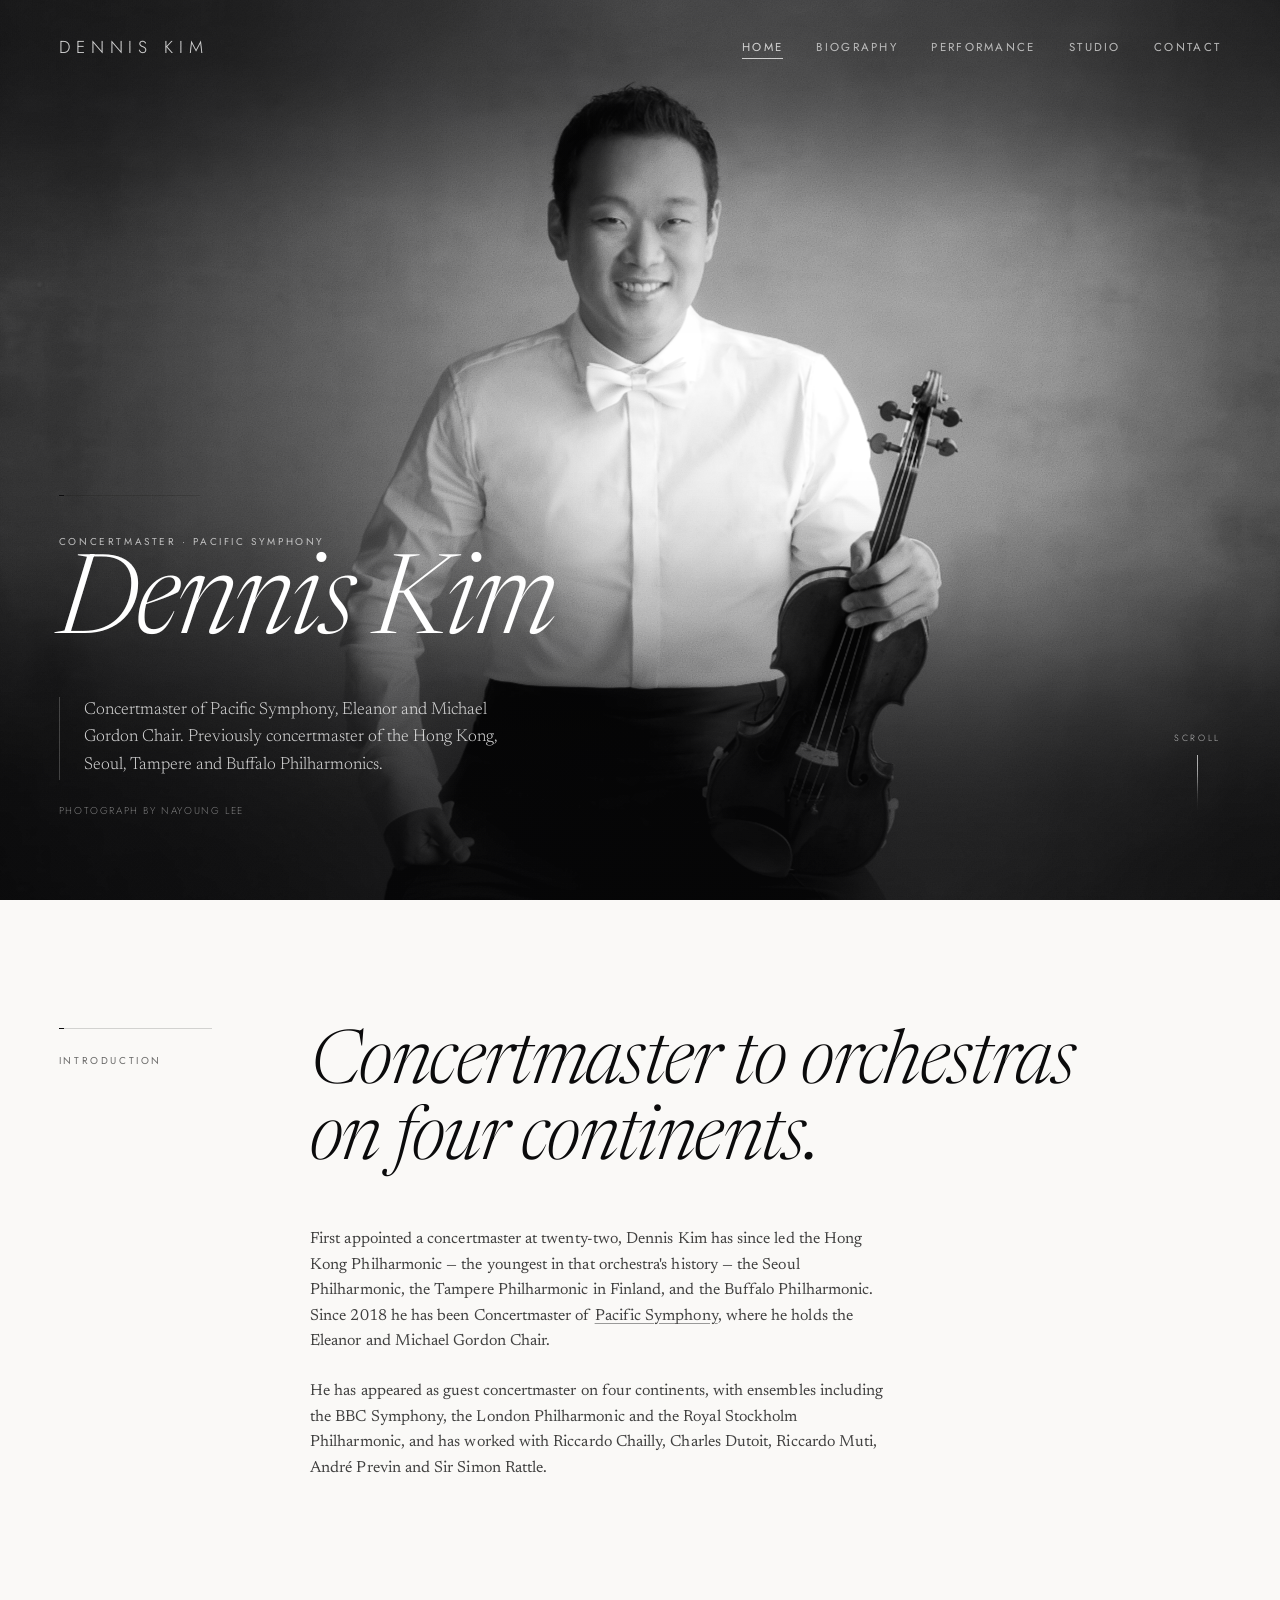
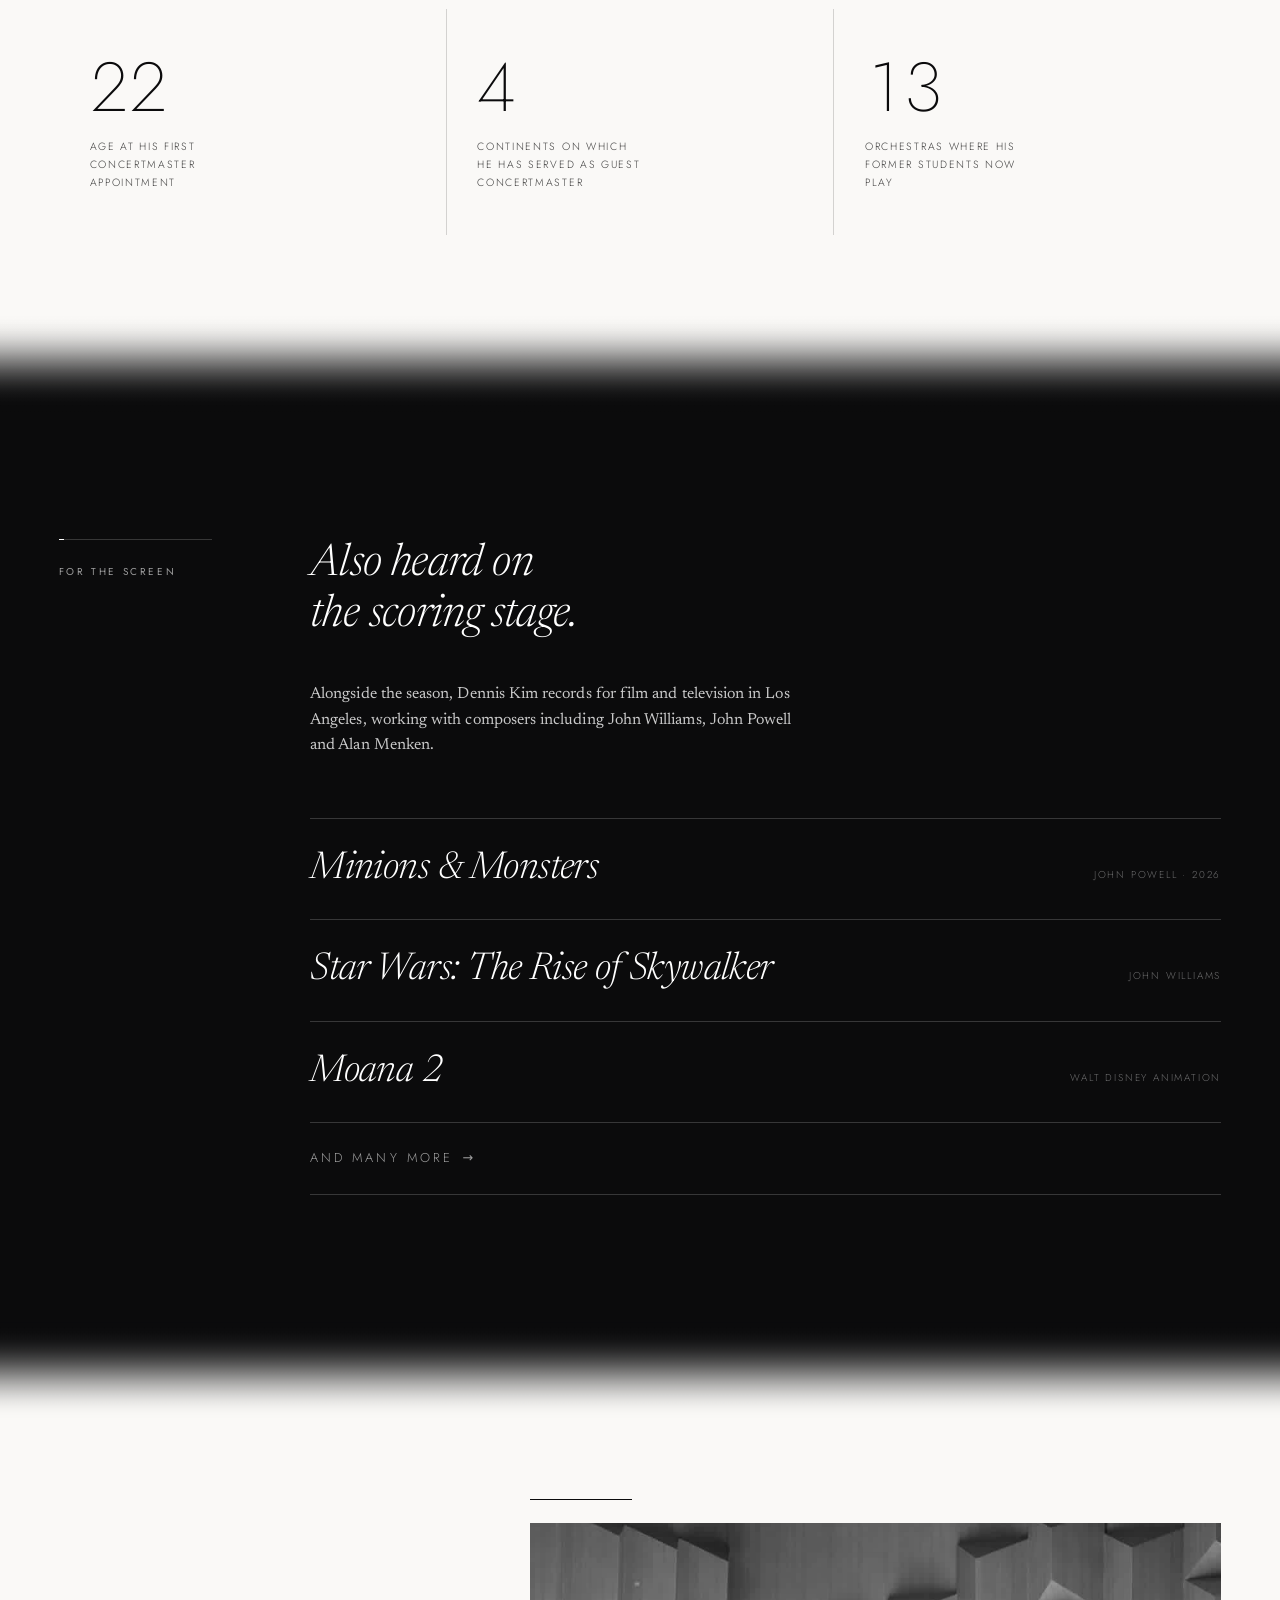
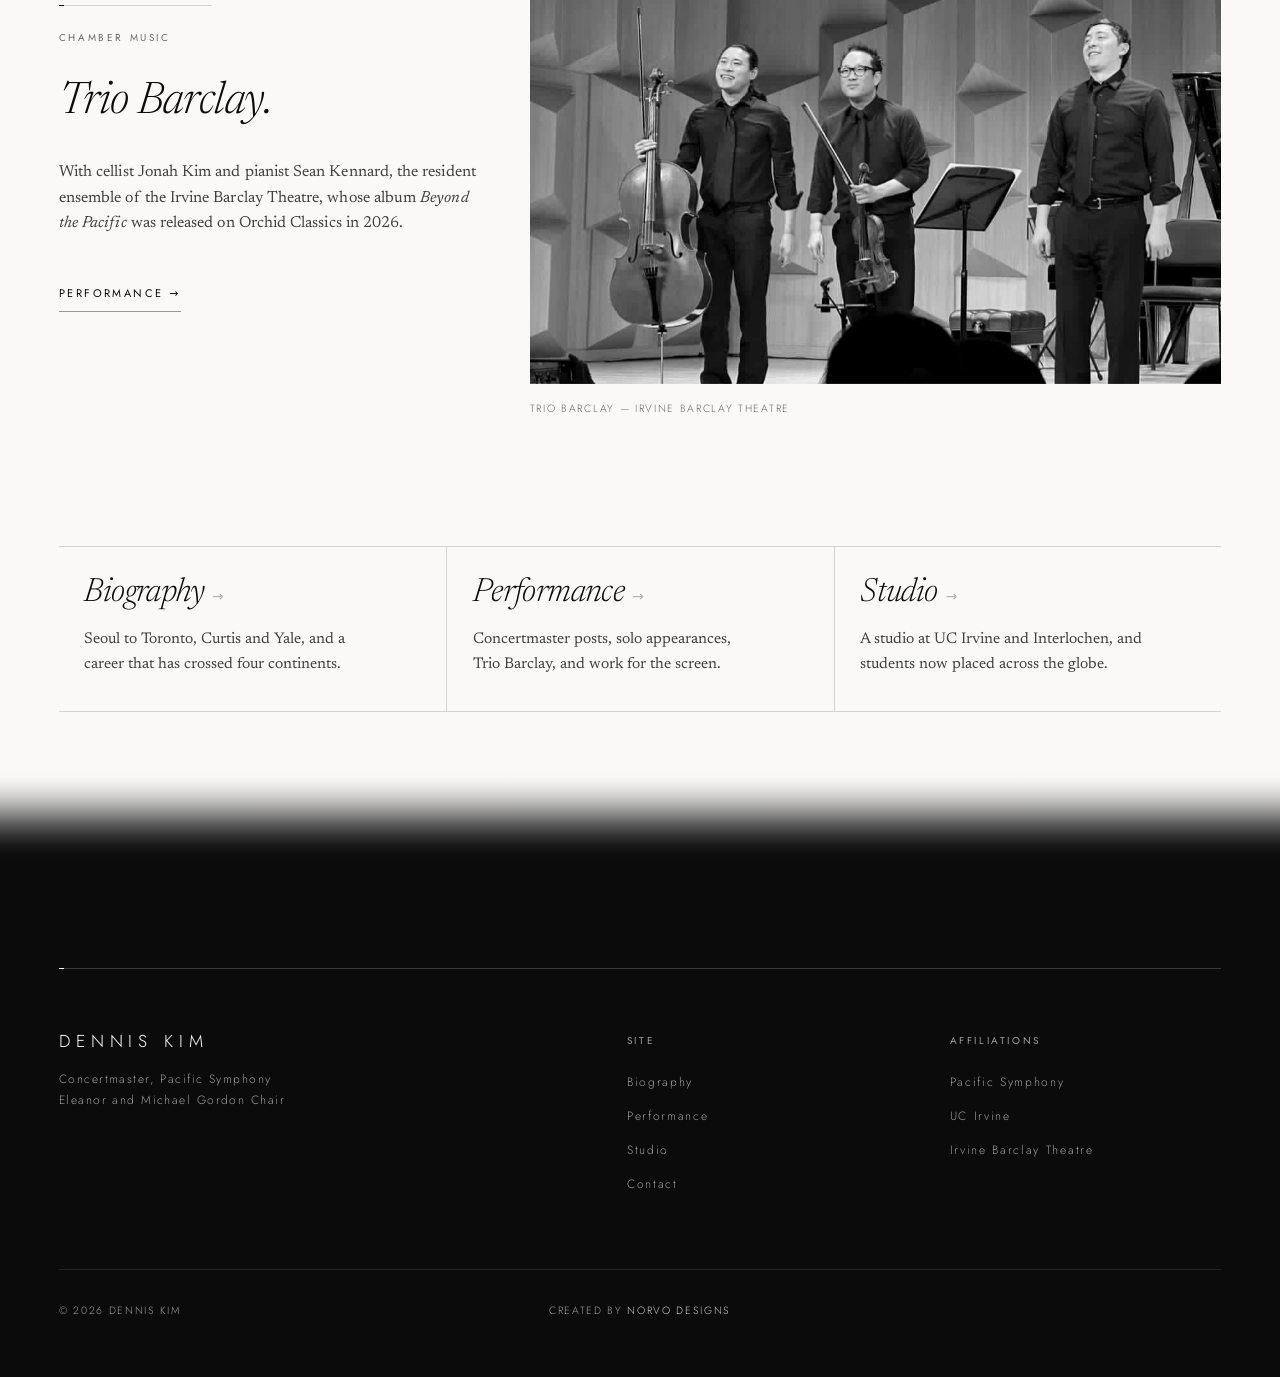
==== commit a0ae157b: "Point analytics at the live measurement id The loader has been in place on all six pages but inert, " ====
--- a/index.html
+++ b/index.html
@@ -23,16 +23,16 @@
 <meta name="twitter:title" content="Dennis Kim — Violinist, Concertmaster of Pacific Symphony">
 <meta name="twitter:description" content="Dennis Kim is a violinist and Concertmaster of Pacific Symphony, holder of the Eleanor and Michael Gordon Chair, and Assistant Professor of Violin at UC Irvine.">
 <meta name="twitter:image" content="https://denniskim.org/assets/og-image.jpg">
-<link rel="icon" href="assets/favicon.svg?v=f32772e3" type="image/svg+xml">
-<link rel="icon" href="assets/favicon-32.png?v=f32772e3" sizes="32x32" type="image/png">
-<link rel="apple-touch-icon" href="assets/apple-touch-icon.png?v=f32772e3">
+<link rel="icon" href="assets/favicon.svg?v=bb094327" type="image/svg+xml">
+<link rel="icon" href="assets/favicon-32.png?v=bb094327" sizes="32x32" type="image/png">
+<link rel="apple-touch-icon" href="assets/apple-touch-icon.png?v=bb094327">
 <link rel="preload" as="image" href="img/portrait-wide.jpg" fetchpriority="high">
 <link rel="preconnect" href="https://fonts.googleapis.com">
 <link rel="preconnect" href="https://fonts.gstatic.com" crossorigin>
 <link href="https://fonts.googleapis.com/css2?family=Jost:wght@200;300;400;500&family=Newsreader:ital,opsz,wght@0,6..72,200..800;1,6..72,200..800&display=swap" rel="stylesheet">
 <script>document.documentElement.classList.remove('no-js')</script>
-<link rel="stylesheet" href="assets/site.css?v=f32772e3">
-<script src="assets/analytics.js?v=f32772e3"></script>
+<link rel="stylesheet" href="assets/site.css?v=bb094327">
+<script src="assets/analytics.js?v=bb094327"></script>
 <script type="application/ld+json">
 {
   "@context": "https://schema.org",
@@ -420,6 +420,6 @@
   </div>
 </footer>
 
-<script src="assets/site.js?v=f32772e3"></script>
+<script src="assets/site.js?v=bb094327"></script>
 </body>
 </html>
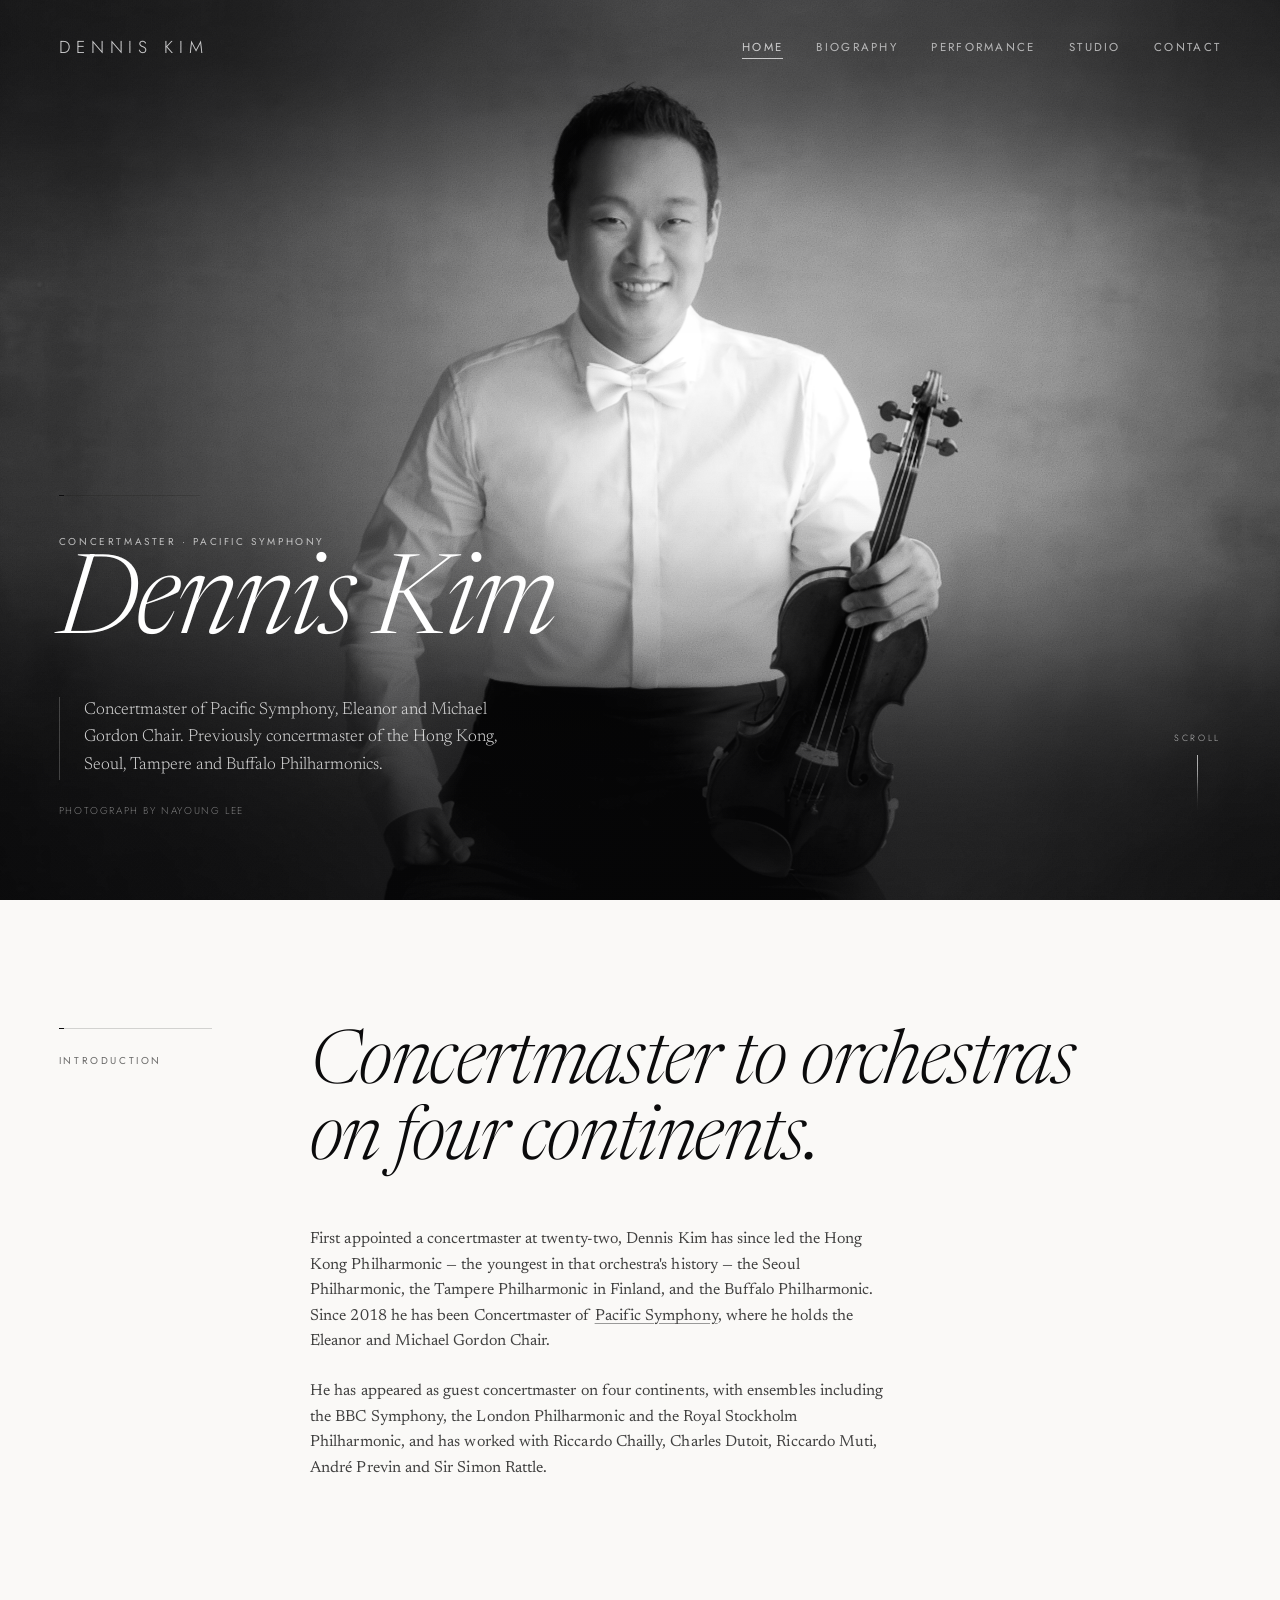
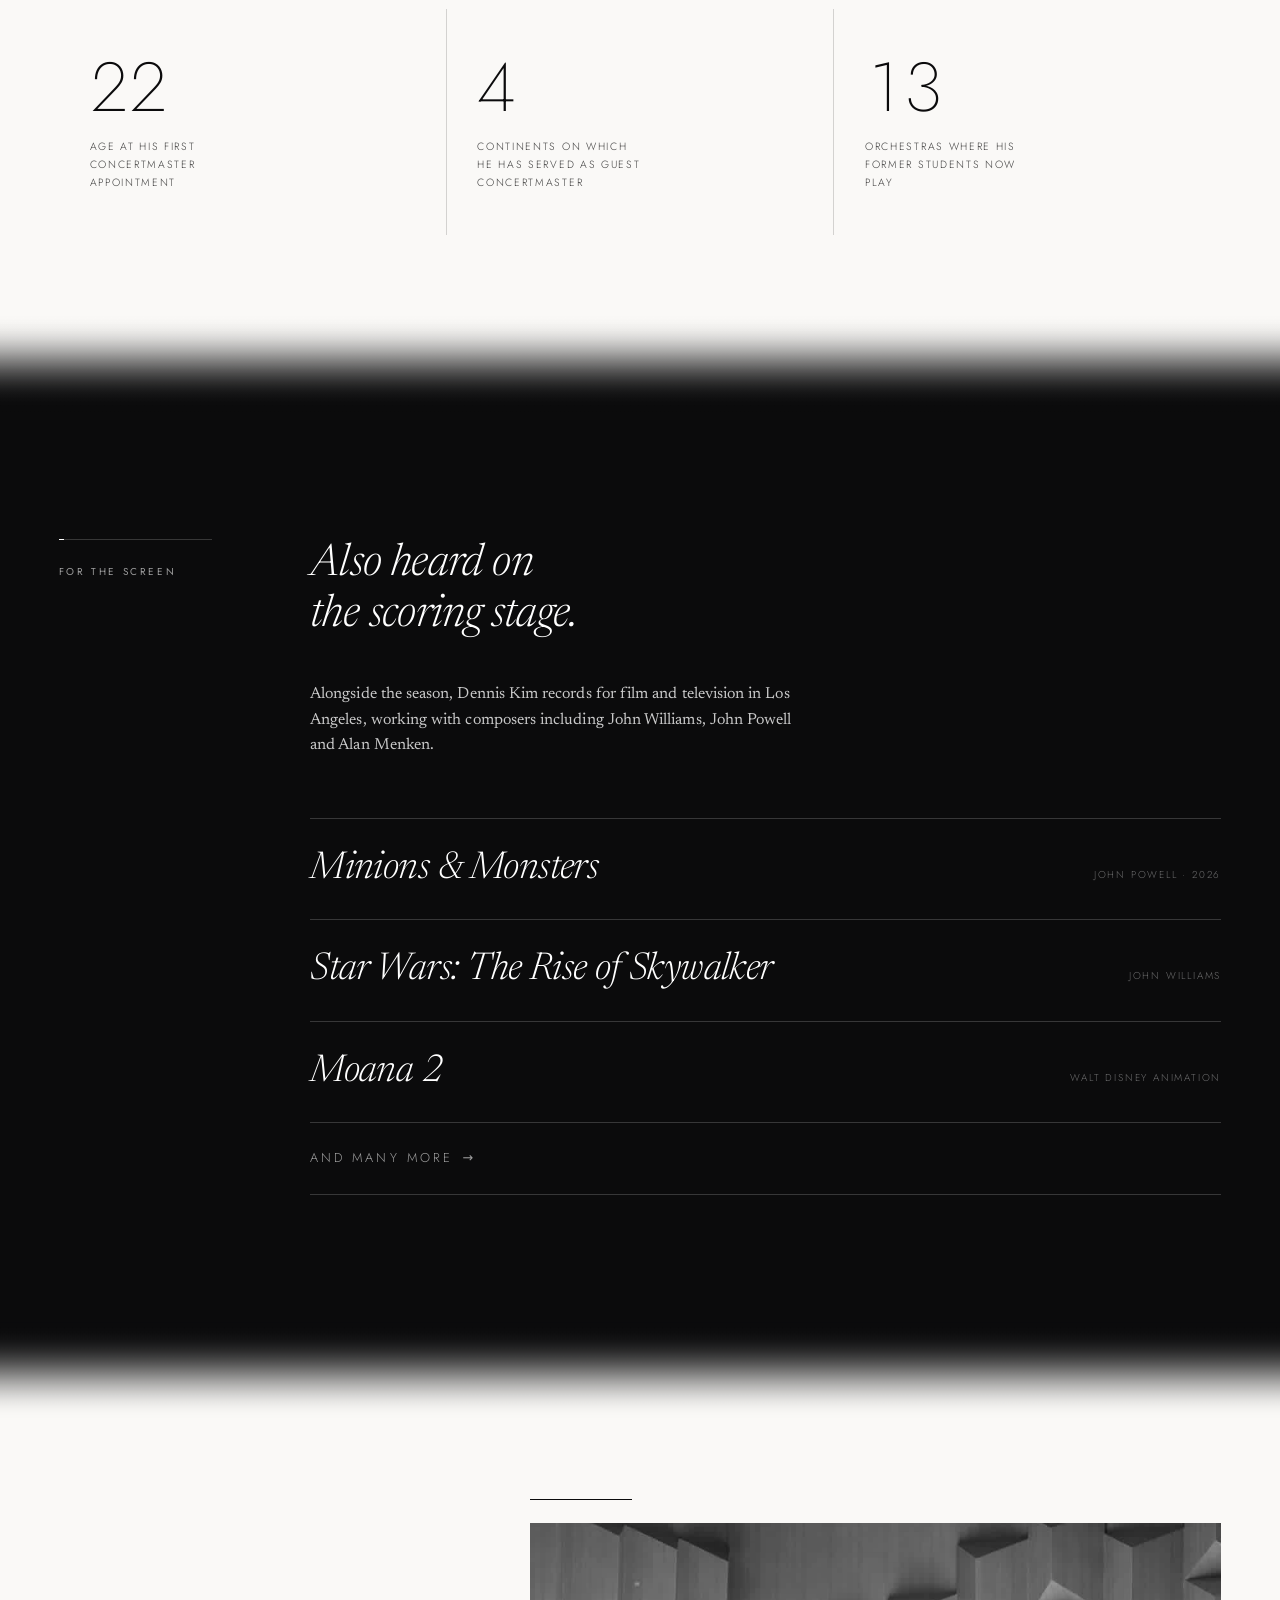
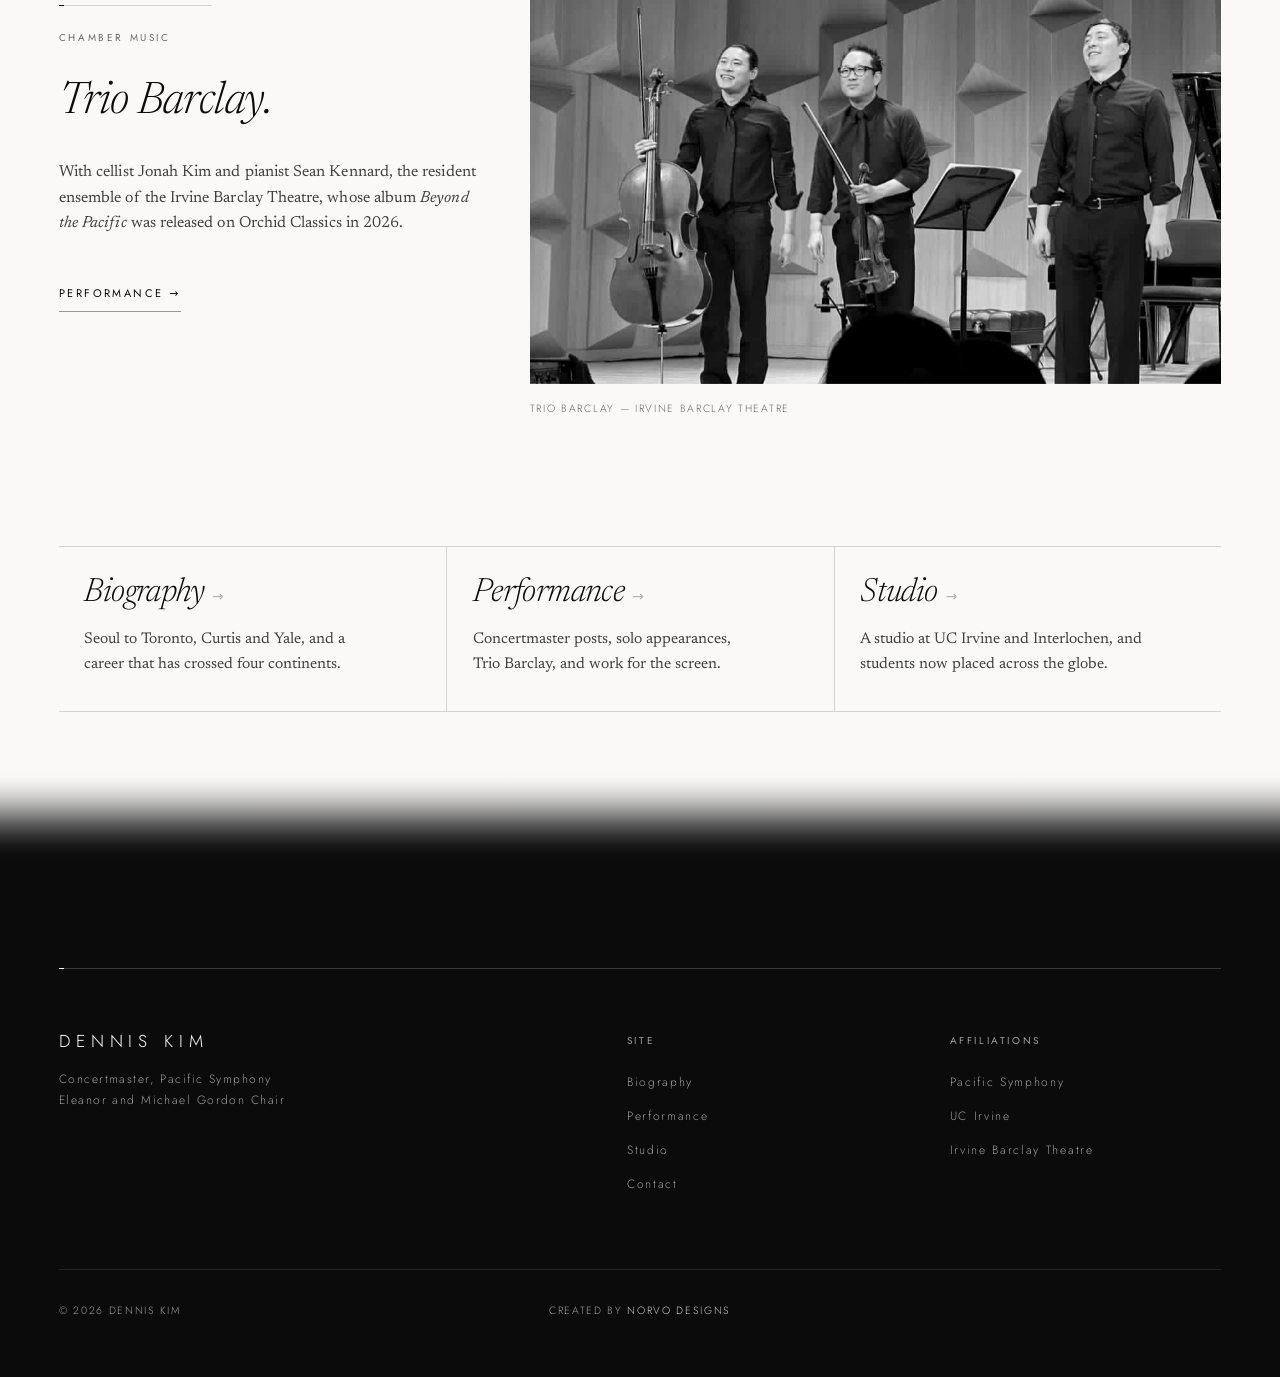
==== commit d7f87f29: "Switch analytics to G-ZF6RB4G2XK Replaces G-VGMKHTKGK2, which was configured a commit ago but never " ====
--- a/index.html
+++ b/index.html
@@ -23,16 +23,16 @@
 <meta name="twitter:title" content="Dennis Kim — Violinist, Concertmaster of Pacific Symphony">
 <meta name="twitter:description" content="Dennis Kim is a violinist and Concertmaster of Pacific Symphony, holder of the Eleanor and Michael Gordon Chair, and Assistant Professor of Violin at UC Irvine.">
 <meta name="twitter:image" content="https://denniskim.org/assets/og-image.jpg">
-<link rel="icon" href="assets/favicon.svg?v=bb094327" type="image/svg+xml">
-<link rel="icon" href="assets/favicon-32.png?v=bb094327" sizes="32x32" type="image/png">
-<link rel="apple-touch-icon" href="assets/apple-touch-icon.png?v=bb094327">
+<link rel="icon" href="assets/favicon.svg?v=b0e8ab17" type="image/svg+xml">
+<link rel="icon" href="assets/favicon-32.png?v=b0e8ab17" sizes="32x32" type="image/png">
+<link rel="apple-touch-icon" href="assets/apple-touch-icon.png?v=b0e8ab17">
 <link rel="preload" as="image" href="img/portrait-wide.jpg" fetchpriority="high">
 <link rel="preconnect" href="https://fonts.googleapis.com">
 <link rel="preconnect" href="https://fonts.gstatic.com" crossorigin>
 <link href="https://fonts.googleapis.com/css2?family=Jost:wght@200;300;400;500&family=Newsreader:ital,opsz,wght@0,6..72,200..800;1,6..72,200..800&display=swap" rel="stylesheet">
 <script>document.documentElement.classList.remove('no-js')</script>
-<link rel="stylesheet" href="assets/site.css?v=bb094327">
-<script src="assets/analytics.js?v=bb094327"></script>
+<link rel="stylesheet" href="assets/site.css?v=b0e8ab17">
+<script src="assets/analytics.js?v=b0e8ab17"></script>
 <script type="application/ld+json">
 {
   "@context": "https://schema.org",
@@ -420,6 +420,6 @@
   </div>
 </footer>
 
-<script src="assets/site.js?v=bb094327"></script>
+<script src="assets/site.js?v=b0e8ab17"></script>
 </body>
 </html>
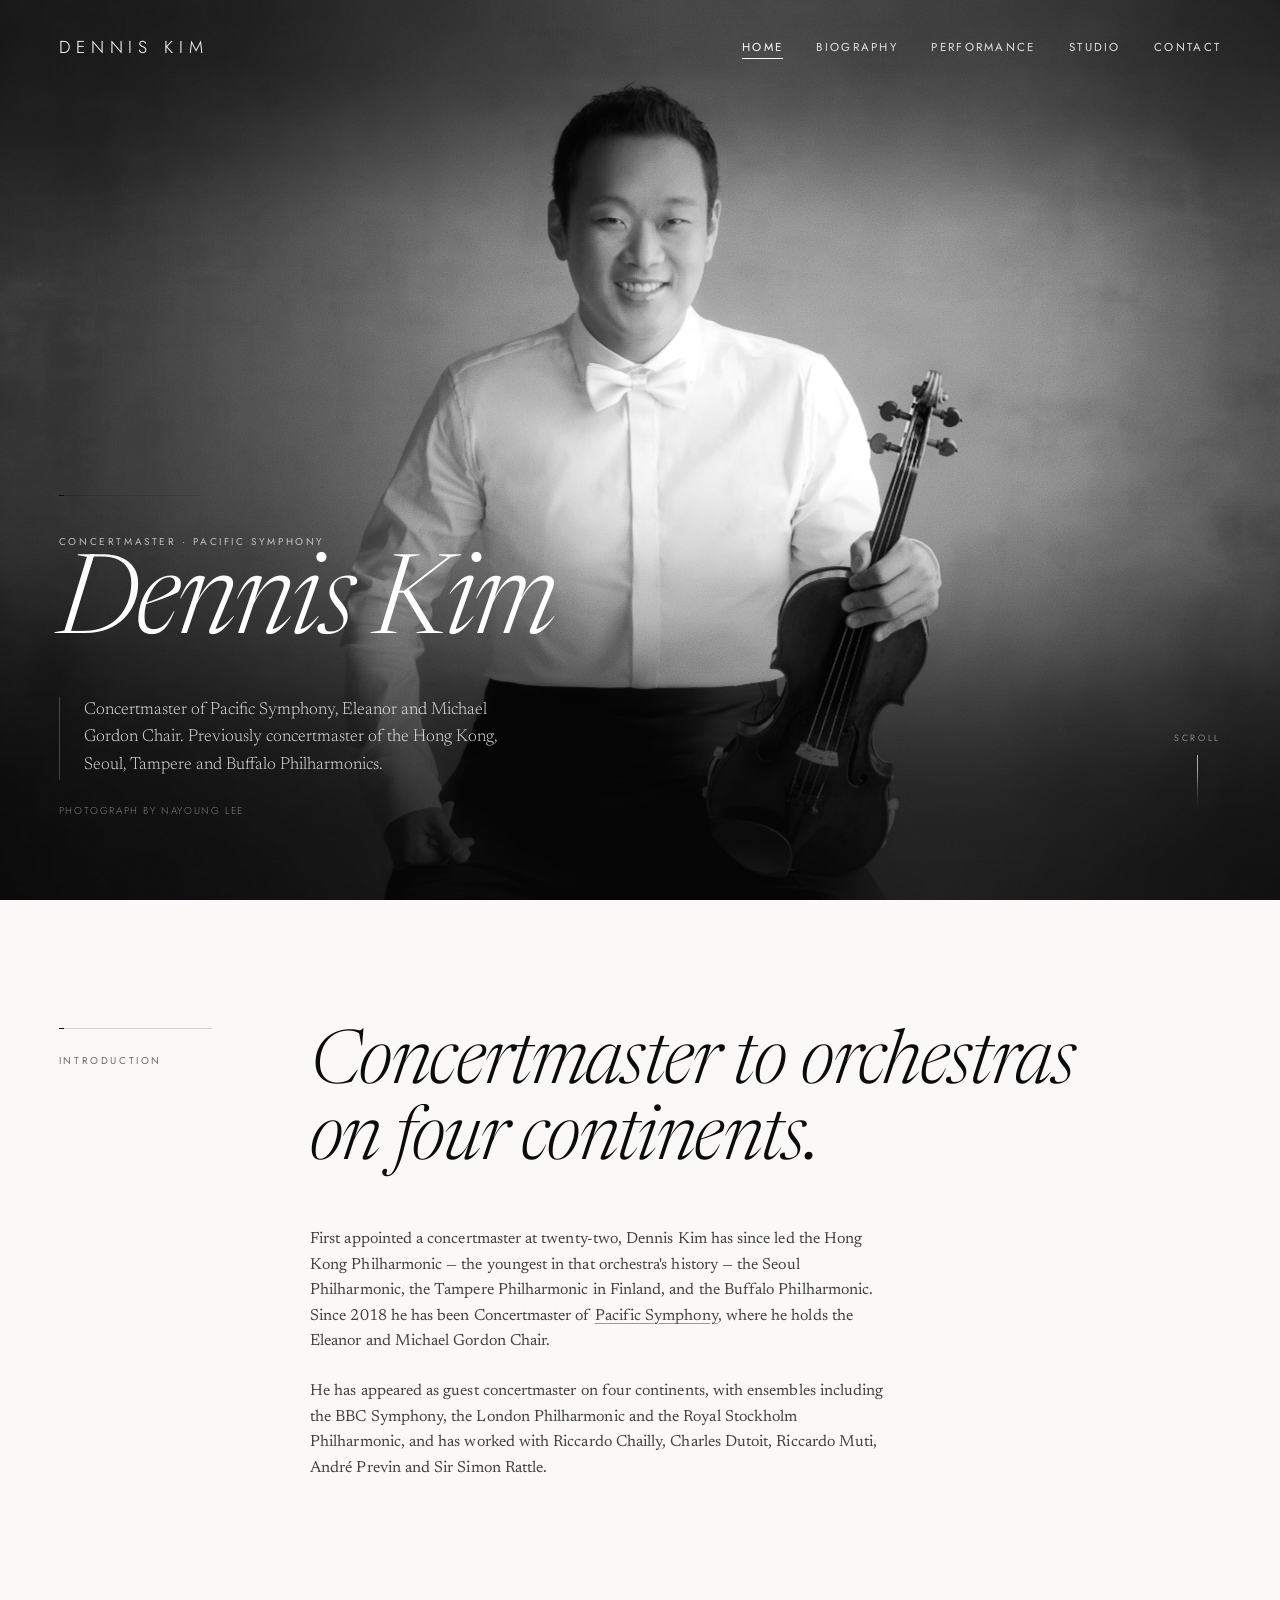
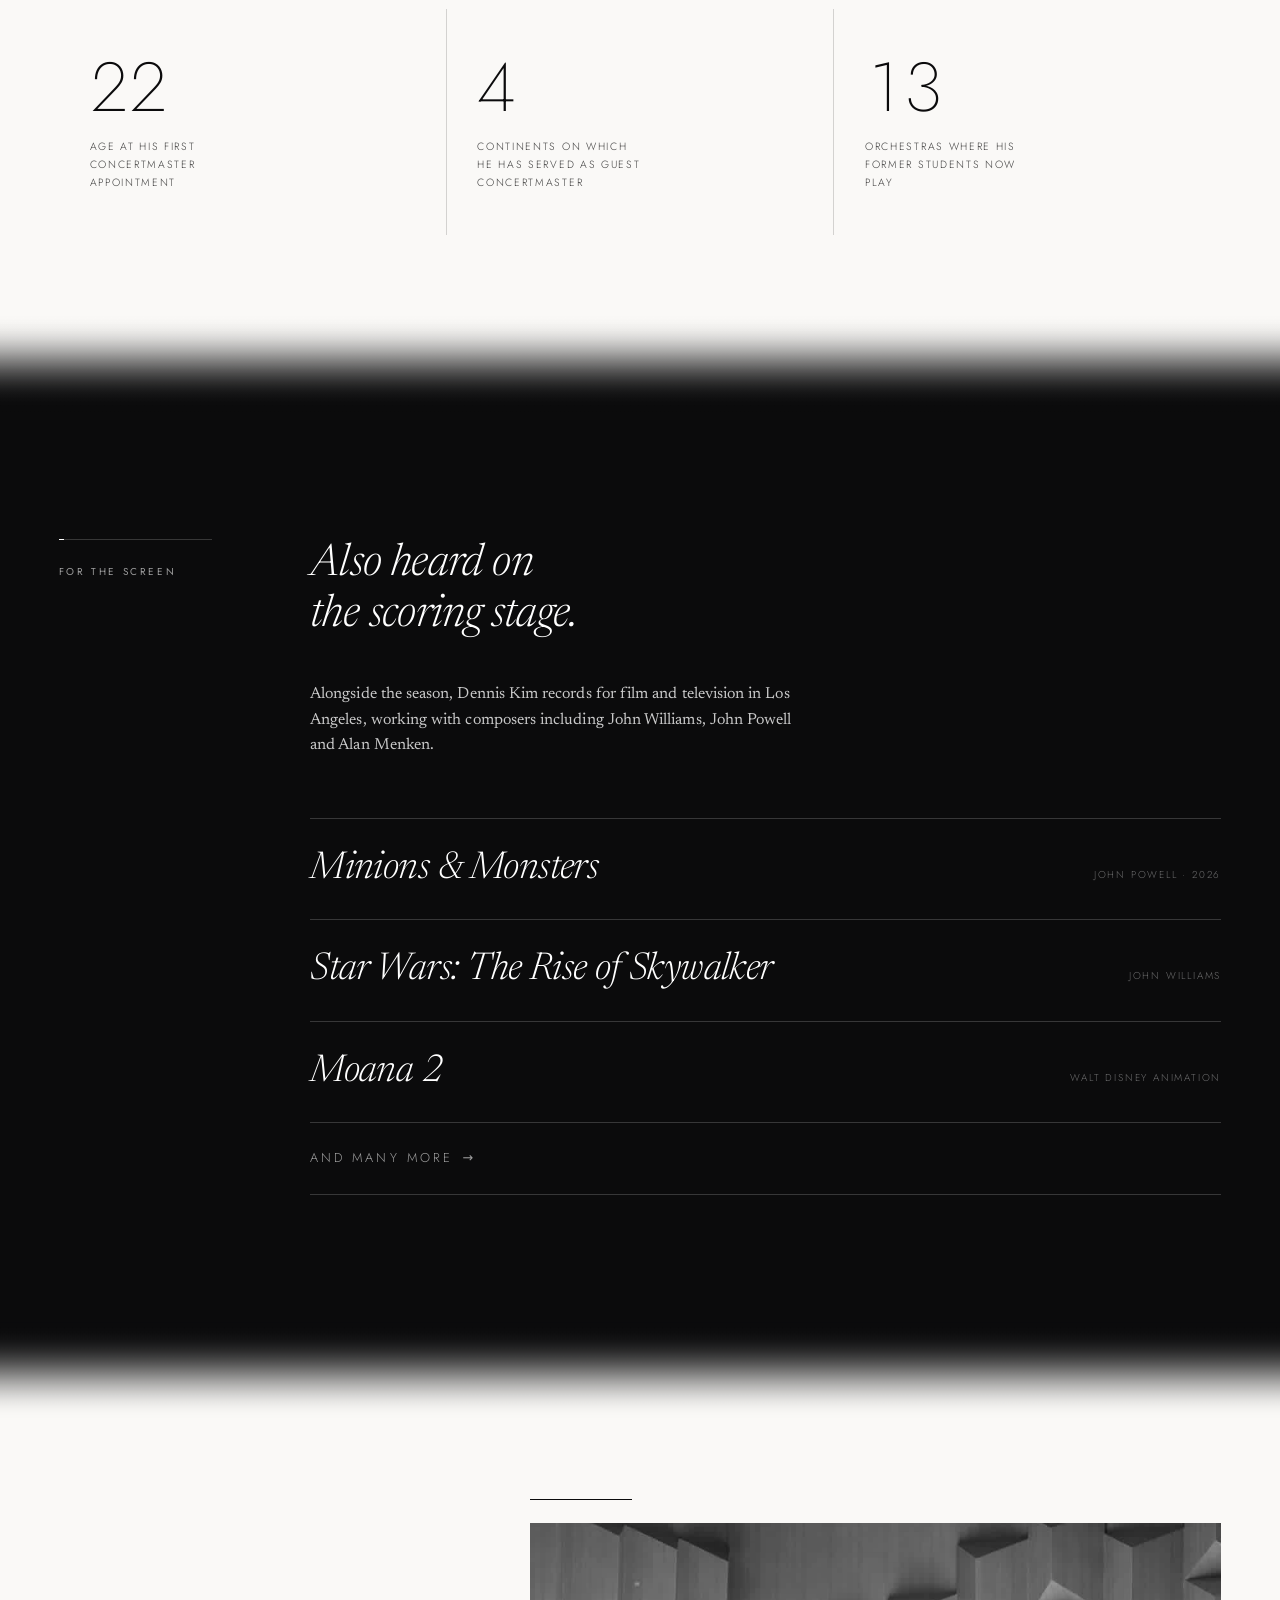
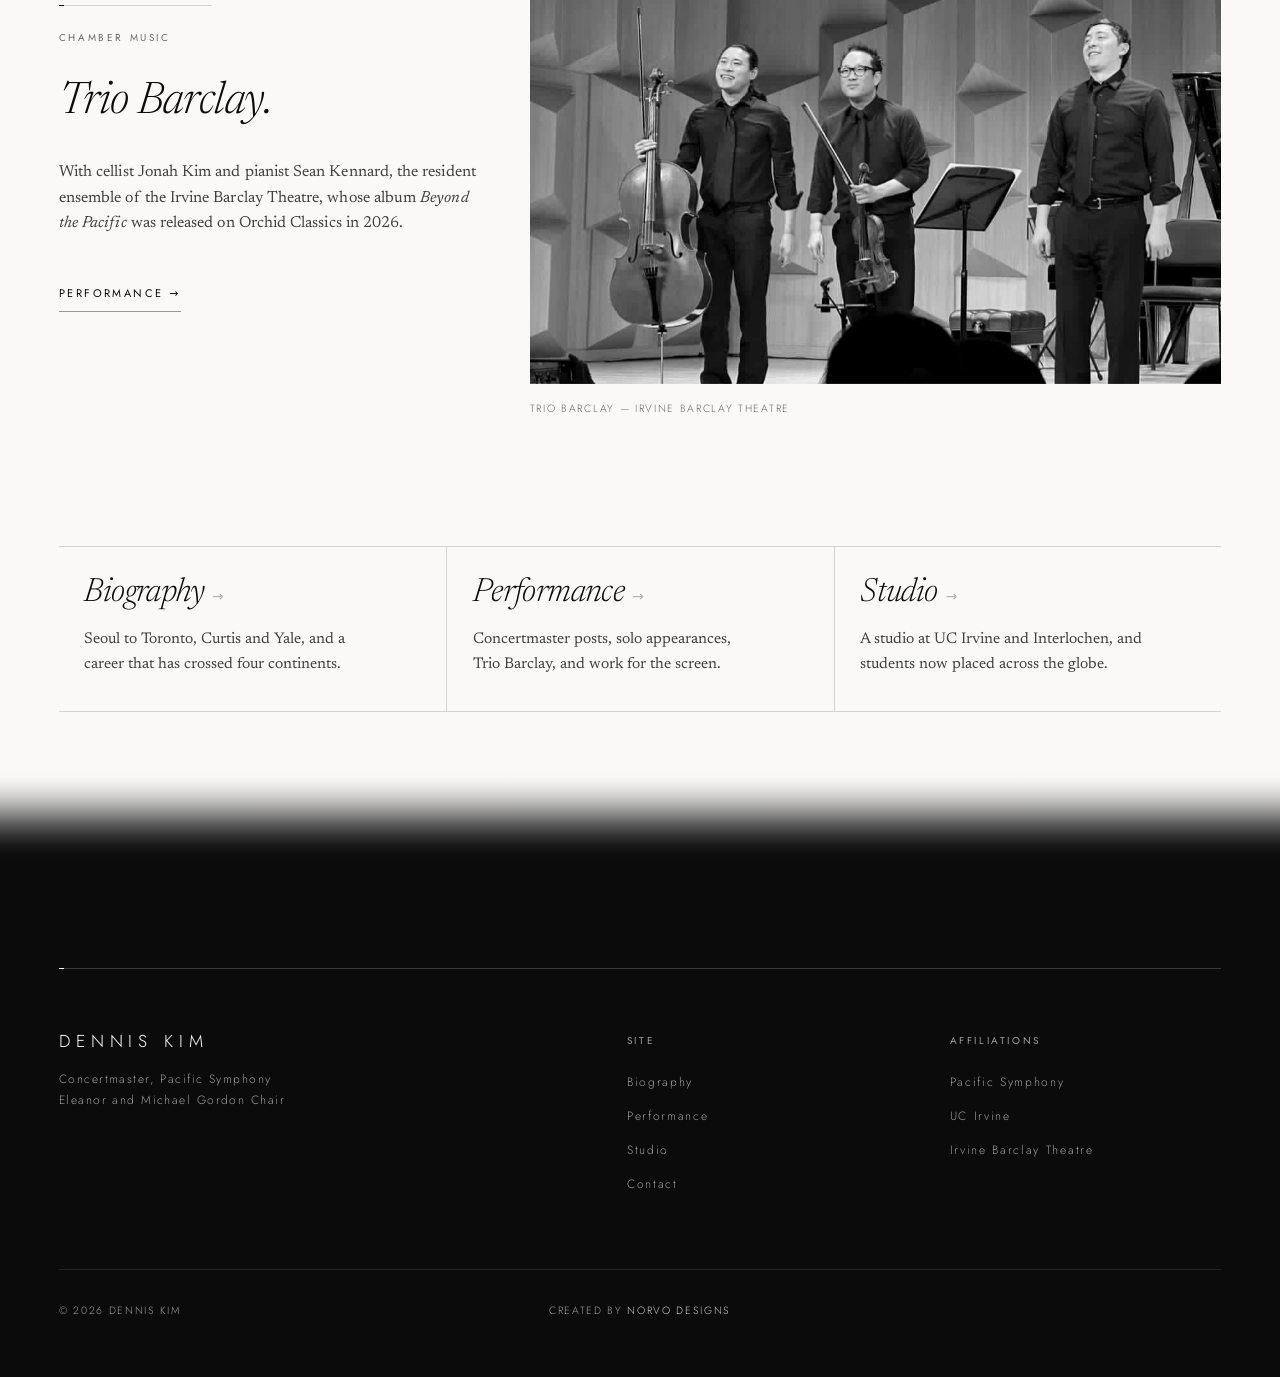
==== commit 1b720e0b: "Add Google tag (gtag.js) to head of every page Co-Authored-By: Claude Sonnet 5 <noreply@anthropic.co" ====
--- a/index.html
+++ b/index.html
@@ -1,6 +1,15 @@
 <!DOCTYPE html>
 <html lang="en" class="no-js">
 <head>
+<!-- Google tag (gtag.js) -->
+<script async src="https://www.googletagmanager.com/gtag/js?id=G-ZF6RB4G2XK"></script>
+<script>
+  window.dataLayer = window.dataLayer || [];
+  function gtag(){dataLayer.push(arguments);}
+  gtag('js', new Date());
+
+  gtag('config', 'G-ZF6RB4G2XK');
+</script>
 <meta charset="utf-8">
 <meta name="viewport" content="width=device-width, initial-scale=1">
 <title>Dennis Kim — Violinist, Concertmaster of Pacific Symphony</title>
@@ -23,16 +32,15 @@
 <meta name="twitter:title" content="Dennis Kim — Violinist, Concertmaster of Pacific Symphony">
 <meta name="twitter:description" content="Dennis Kim is a violinist and Concertmaster of Pacific Symphony, holder of the Eleanor and Michael Gordon Chair, and Assistant Professor of Violin at UC Irvine.">
 <meta name="twitter:image" content="https://denniskim.org/assets/og-image.jpg">
-<link rel="icon" href="assets/favicon.svg?v=b0e8ab17" type="image/svg+xml">
-<link rel="icon" href="assets/favicon-32.png?v=b0e8ab17" sizes="32x32" type="image/png">
-<link rel="apple-touch-icon" href="assets/apple-touch-icon.png?v=b0e8ab17">
+<link rel="icon" href="assets/favicon.svg?v=c086bf68" type="image/svg+xml">
+<link rel="icon" href="assets/favicon-32.png?v=c086bf68" sizes="32x32" type="image/png">
+<link rel="apple-touch-icon" href="assets/apple-touch-icon.png?v=c086bf68">
 <link rel="preload" as="image" href="img/portrait-wide.jpg" fetchpriority="high">
 <link rel="preconnect" href="https://fonts.googleapis.com">
 <link rel="preconnect" href="https://fonts.gstatic.com" crossorigin>
 <link href="https://fonts.googleapis.com/css2?family=Jost:wght@200;300;400;500&family=Newsreader:ital,opsz,wght@0,6..72,200..800;1,6..72,200..800&display=swap" rel="stylesheet">
 <script>document.documentElement.classList.remove('no-js')</script>
-<link rel="stylesheet" href="assets/site.css?v=b0e8ab17">
-<script src="assets/analytics.js?v=b0e8ab17"></script>
+<link rel="stylesheet" href="assets/site.css?v=c086bf68">
 <script type="application/ld+json">
 {
   "@context": "https://schema.org",
@@ -43,25 +51,14 @@
       "name": "Dennis Kim",
       "givenName": "Dennis",
       "familyName": "Kim",
-      "alternateName": "Dennis Kim, violinist",
-      "disambiguatingDescription": "Canadian violinist, born 1975 in Seoul. Concertmaster of Pacific Symphony since 2018 and Assistant Professor of Violin at the University of California, Irvine. Not to be confused with others of the same name.",
       "jobTitle": [
         "Violinist",
         "Concertmaster",
         "Assistant Professor of Violin"
       ],
-      "description": "Violinist and Concertmaster of Pacific Symphony, holder of the Eleanor and Michael Gordon Chair, and Assistant Professor of Violin at UC Irvine. Previously concertmaster of the Hong Kong, Seoul, Tampere and Buffalo Philharmonics, and of the Tucson Symphony.",
+      "description": "Violinist and Concertmaster of Pacific Symphony, holder of the Eleanor and Michael Gordon Chair.",
       "url": "https://denniskim.org/",
-      "mainEntityOfPage": "https://denniskim.org/",
-      "image": {
-        "@type": "ImageObject",
-        "url": "https://denniskim.org/assets/og-image.jpg",
-        "width": 1200,
-        "height": 630,
-        "caption": "Dennis Kim, violinist and Concertmaster of Pacific Symphony"
-      },
-      "gender": "Male",
-      "birthDate": "1975",
+      "image": "https://denniskim.org/assets/og-image.jpg",
       "nationality": {
         "@type": "Country",
         "name": "Canada"
@@ -70,49 +67,20 @@
         "@type": "Place",
         "name": "Seoul, South Korea"
       },
-      "homeLocation": {
-        "@type": "Place",
-        "name": "Irvine, California"
-      },
-      "hasOccupation": [
-        {
-          "@type": "Occupation",
-          "name": "Violinist",
-          "occupationalCategory": "27-2042.01 Musicians and Singers"
-        },
-        {
-          "@type": "Occupation",
-          "name": "Concertmaster",
-          "occupationalCategory": "27-2041 Music Directors and Composers"
-        }
-      ],
       "knowsAbout": [
         "Violin",
         "Orchestral leadership",
-        "Concertmaster technique",
         "Chamber music",
-        "Studio recording",
-        "Violin pedagogy"
-      ],
-      "knowsLanguage": [
-        "en",
-        "ko"
+        "Studio recording"
       ],
       "alumniOf": [
         {
           "@type": "CollegeOrUniversity",
-          "name": "Curtis Institute of Music",
-          "url": "https://www.curtis.edu/"
+          "name": "Curtis Institute of Music"
         },
         {
           "@type": "CollegeOrUniversity",
-          "name": "Yale School of Music",
-          "url": "https://music.yale.edu/"
-        },
-        {
-          "@type": "EducationalOrganization",
-          "name": "The Royal Conservatory of Music",
-          "url": "https://www.rcmusic.com/"
+          "name": "Yale School of Music"
         }
       ],
       "worksFor": [
@@ -124,28 +92,7 @@
         {
           "@type": "CollegeOrUniversity",
           "name": "University of California, Irvine",
-          "department": {
-            "@type": "Organization",
-            "name": "Claire Trevor School of the Arts"
-          },
           "url": "https://music.arts.uci.edu/"
-        },
-        {
-          "@type": "EducationalOrganization",
-          "name": "Interlochen Arts Camp",
-          "url": "https://www.interlochen.org/"
-        }
-      ],
-      "affiliation": [
-        {
-          "@type": "PerformingGroup",
-          "name": "Trio Barclay",
-          "url": "https://thebarclay.org/"
-        },
-        {
-          "@type": "PerformingGroup",
-          "name": "Irvine Barclay Theatre",
-          "url": "https://thebarclay.org/"
         }
       ],
       "memberOf": {
@@ -153,34 +100,10 @@
         "name": "Trio Barclay",
         "url": "https://thebarclay.org/"
       },
-      "subjectOf": [
-        {
-          "@type": "NewsArticle",
-          "headline": "California's Pacific Symphony Announces New Concertmaster",
-          "url": "https://theviolinchannel.com/pacific-symphony-new-concertmaster-dennis-kim-violinist/",
-          "publisher": {
-            "@type": "Organization",
-            "name": "The Violin Channel"
-          }
-        },
-        {
-          "@type": "NewsArticle",
-          "headline": "Meet Pacific Symphony's New Concertmaster: Dennis Kim",
-          "url": "https://voiceofoc.org/2018/09/arts-mangan-20180924-pre-rach3/",
-          "publisher": {
-            "@type": "Organization",
-            "name": "Voice of OC"
-          }
-        }
-      ],
       "sameAs": [
         "https://en.wikipedia.org/wiki/Dennis_Kim",
-        "https://www.wikidata.org/wiki/Q16215347",
         "https://www.pacificsymphony.org/artist-details/34/dennis-kim",
-        "https://music.arts.uci.edu/faculty/dennis-kim",
-        "https://www.arts.uci.edu/faculty/dennis-kim",
-        "https://www.festivalmozaic.org/artist-details/11/dennis-kim",
-        "https://dallasivc.org/jurors/dennis-kim/"
+        "https://music.arts.uci.edu/faculty/dennis-kim"
       ]
     },
     {
@@ -212,9 +135,6 @@
       "primaryImageOfPage": {
         "@type": "ImageObject",
         "url": "https://denniskim.org/assets/og-image.jpg"
-      },
-      "mainEntity": {
-        "@id": "https://denniskim.org/#person"
       }
     }
   ]
@@ -268,7 +188,6 @@
         <span class="eyebrow eyebrow--light">Concertmaster · Pacific Symphony</span>
         <h1 class="display d-xl lines lines--it">
           <span class="line"><i><em>Dennis Kim</em></i></span>
-          <span class="vh">, violinist and Concertmaster of Pacific Symphony</span>
         </h1>
         <p class="hero__sub">Concertmaster of Pacific Symphony, Eleanor and Michael Gordon Chair. Previously concertmaster of the Hong Kong, Seoul, Tampere and Buffalo Philharmonics.</p>
         <p class="hero__credit">Photograph by NaYoung Lee</p>
@@ -420,6 +339,6 @@
   </div>
 </footer>
 
-<script src="assets/site.js?v=b0e8ab17"></script>
+<script src="assets/site.js?v=c086bf68"></script>
 </body>
 </html>
